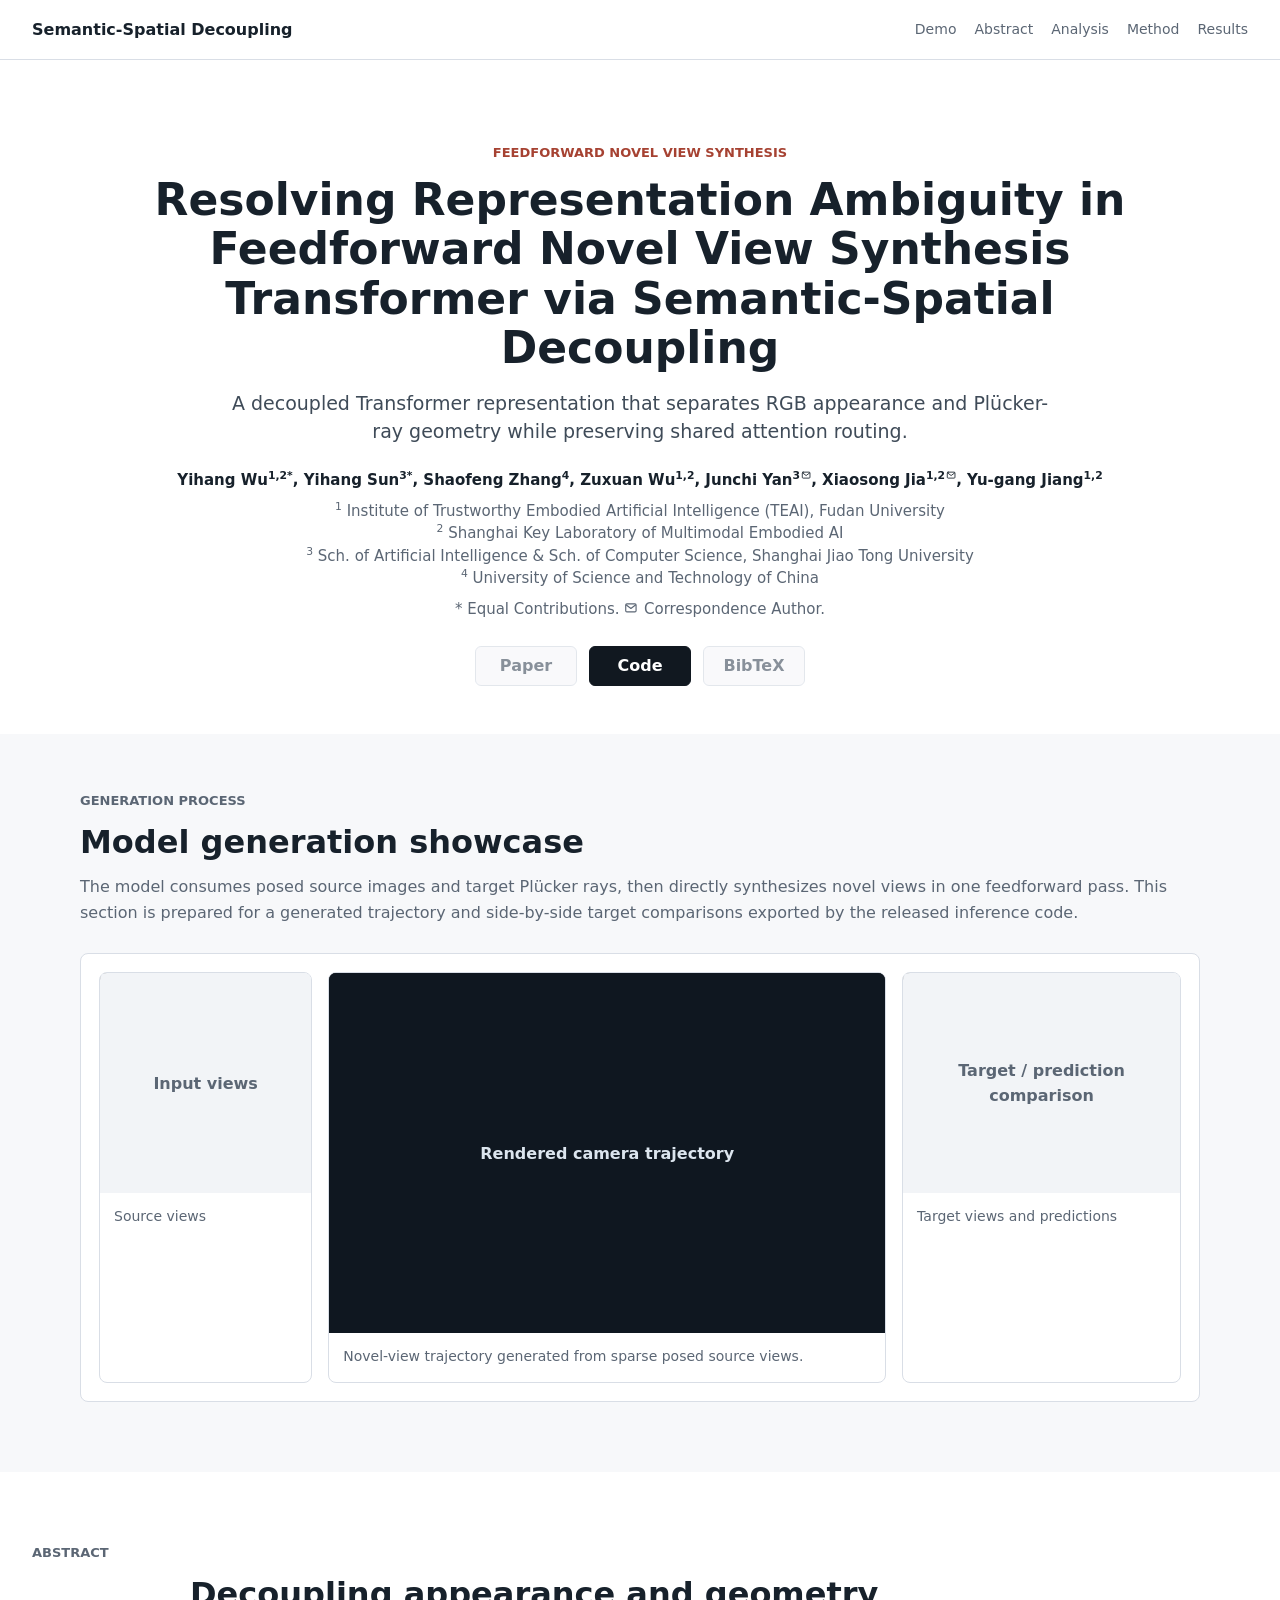
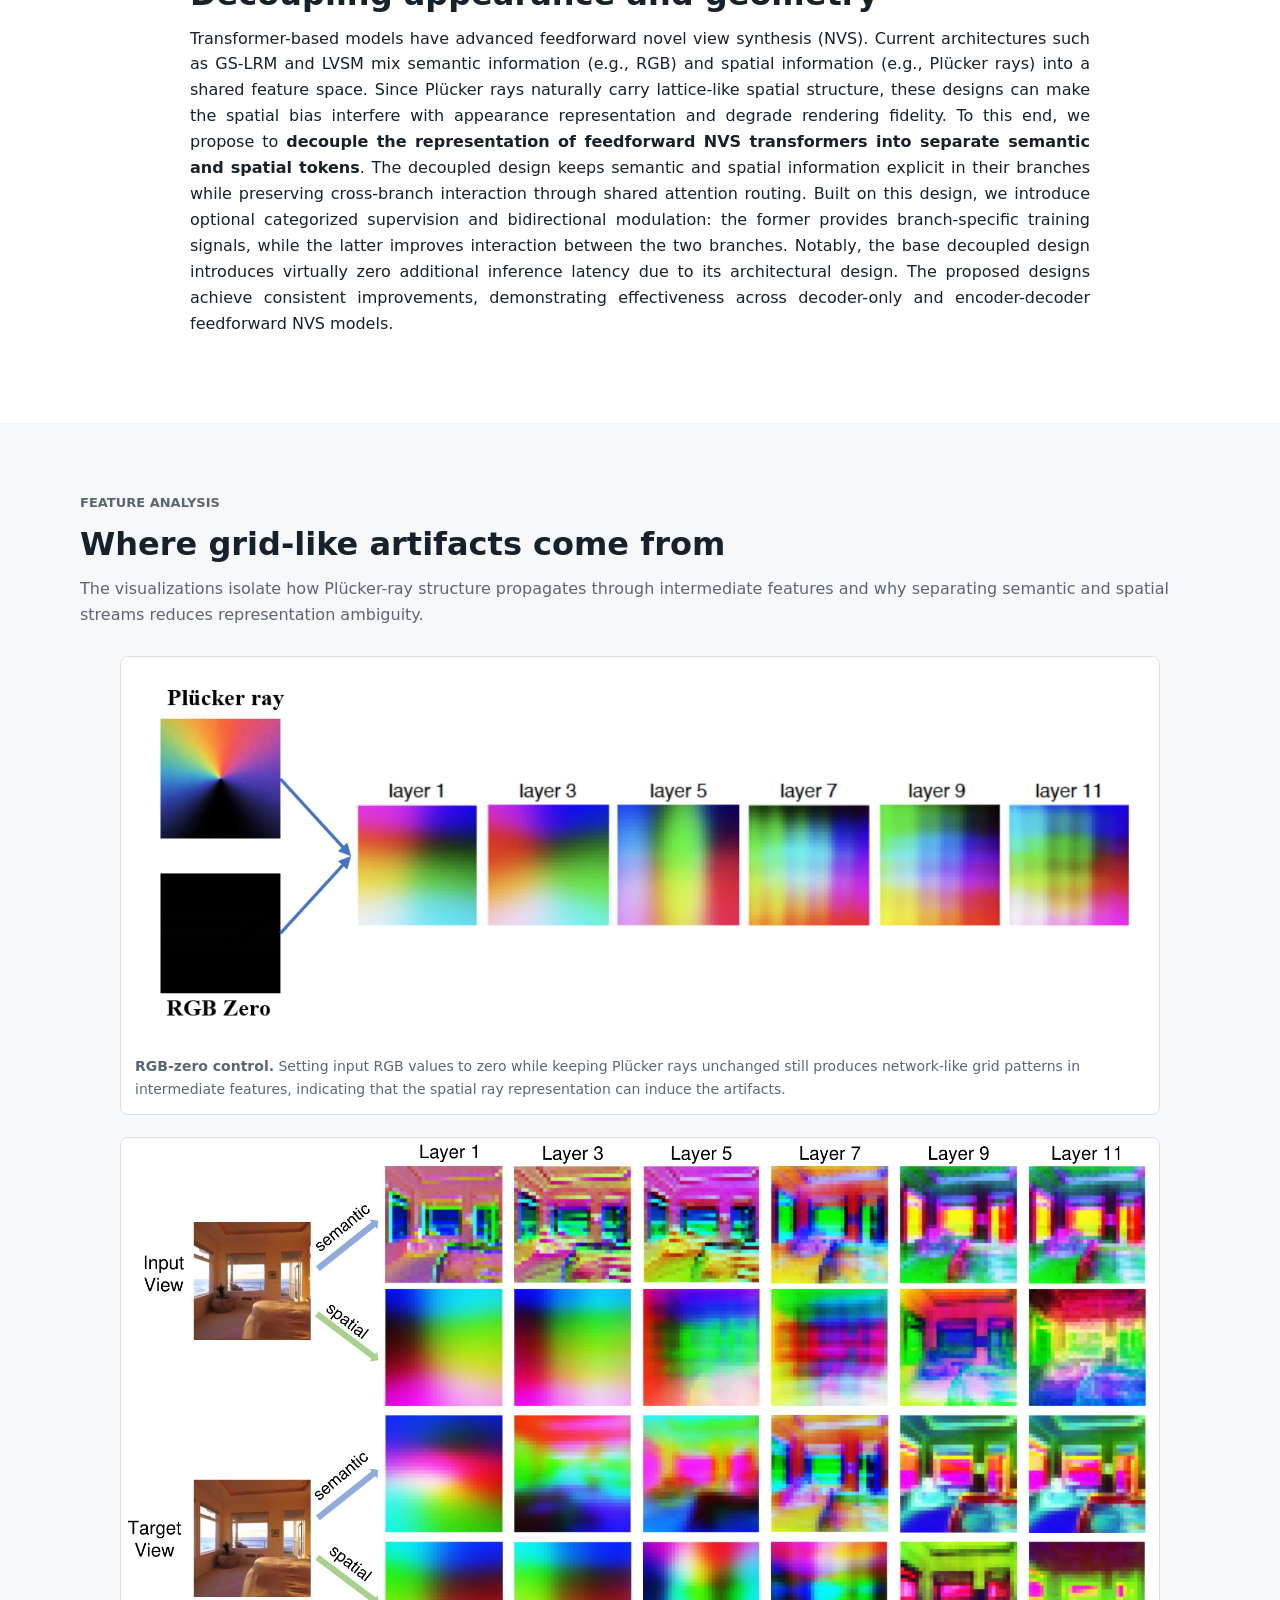
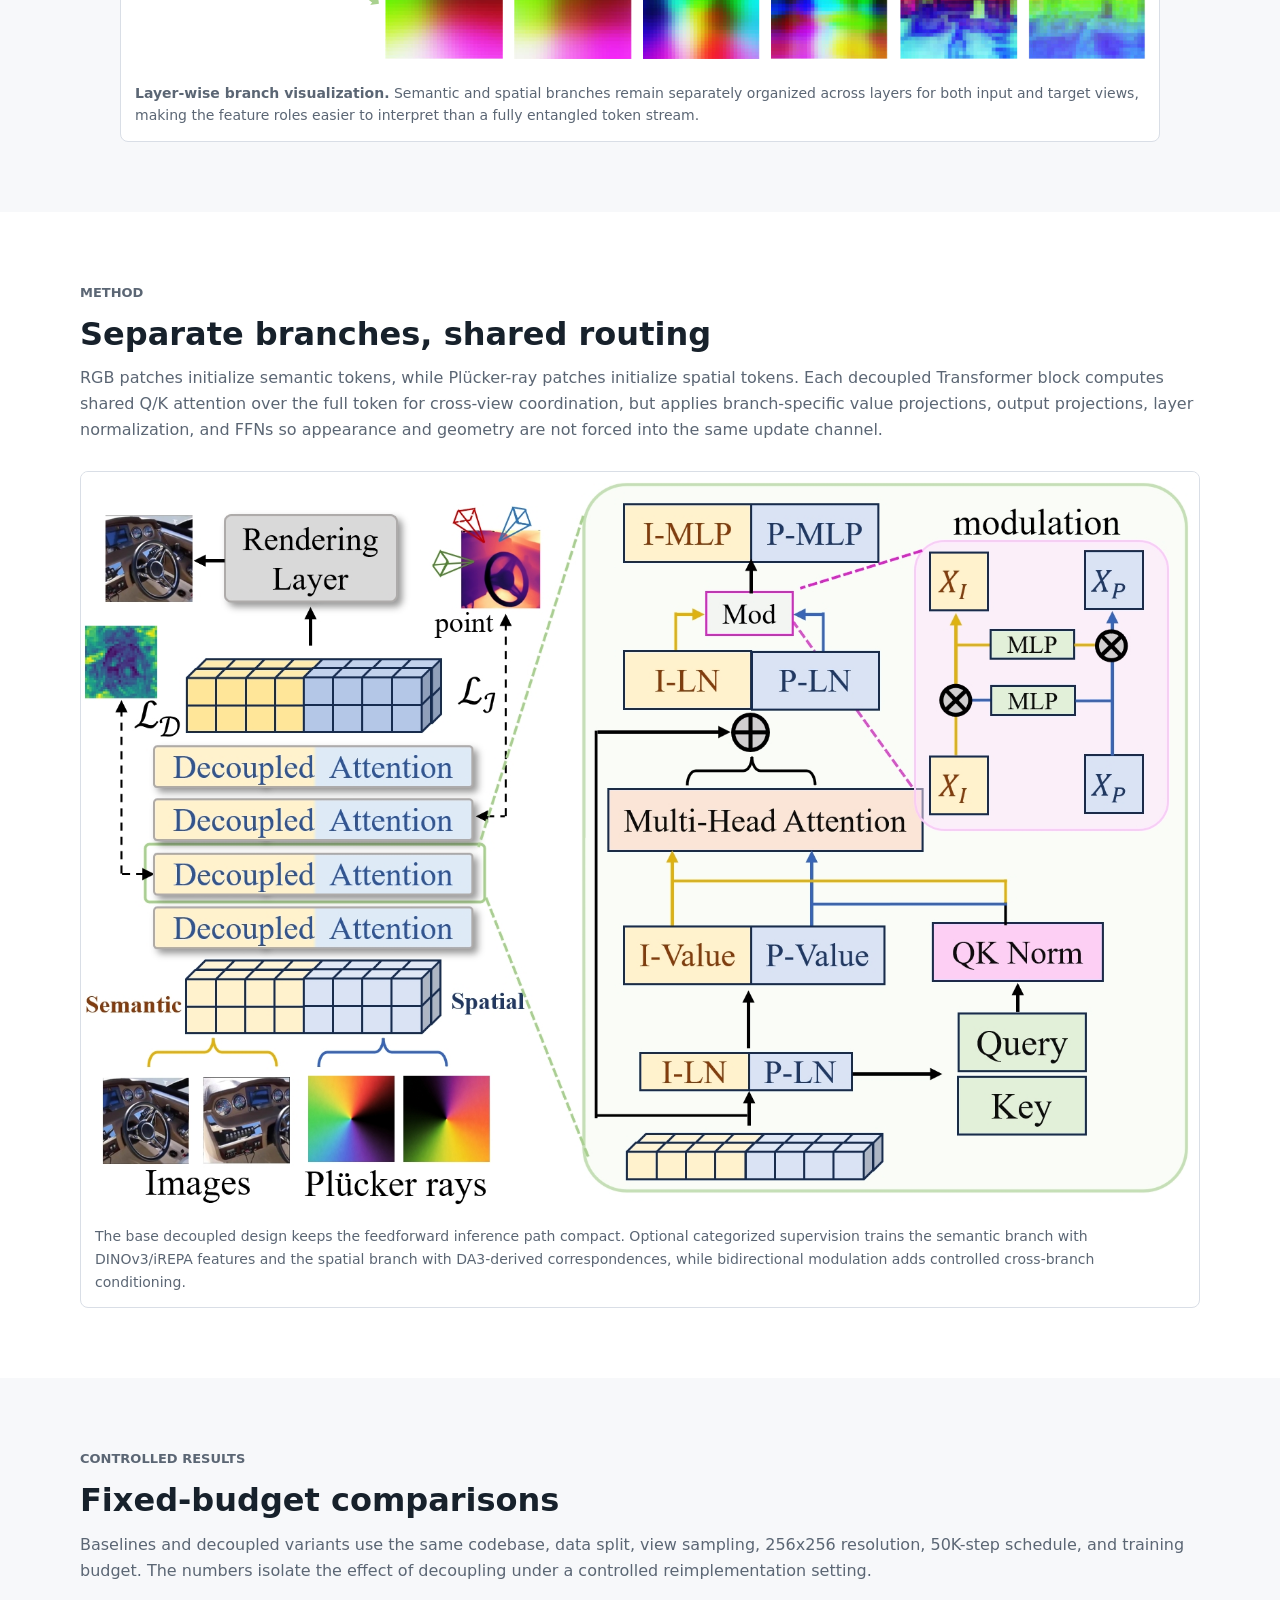
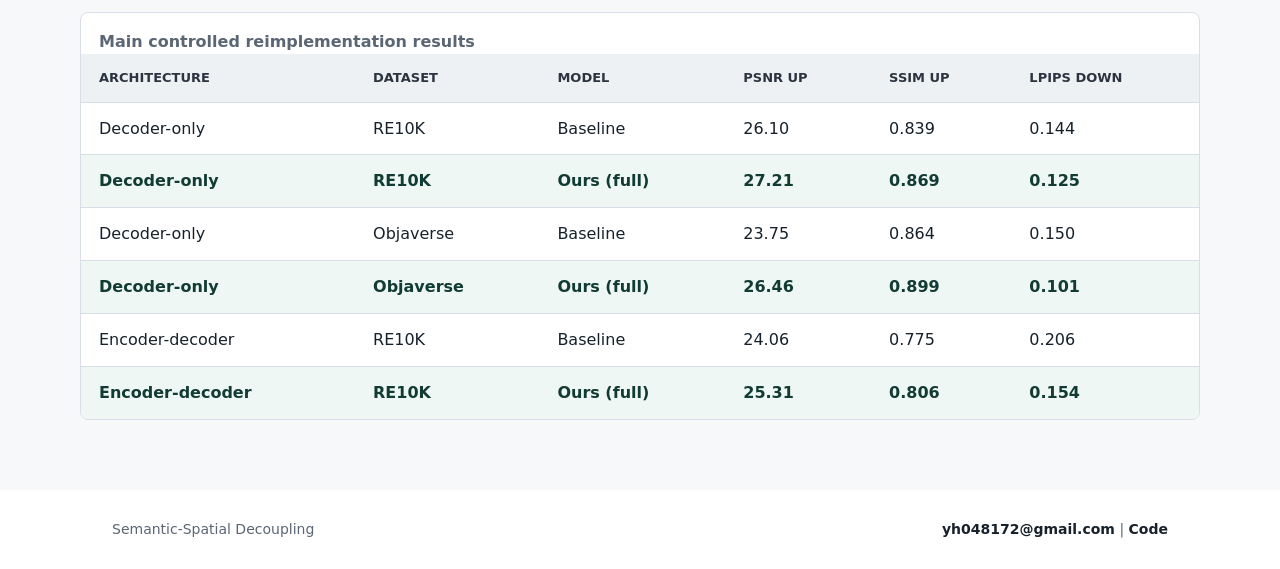
==== docs/index.html @ 6f70162f "docs: simplify demo and restore envelope marker" ====
<!doctype html>
<html lang="en">
  <head>
    <meta charset="utf-8">
    <meta name="viewport" content="width=device-width, initial-scale=1">
    <title>Semantic-Spatial Decoupling</title>
    <meta
      name="description"
      content="Semantic-Spatial Decoupling in feedforward novel view synthesis transformers."
    >
    <link rel="icon" href="data:,">
    <link rel="stylesheet" href="style.css">
  </head>
  <body>
    <header class="site-header" aria-label="Site navigation">
      <a class="brand" href="#top">Semantic-Spatial Decoupling</a>
      <nav>
        <a href="#demo">Demo</a>
        <a href="#abstract">Abstract</a>
        <a href="#analysis">Analysis</a>
        <a href="#method">Method</a>
        <a href="#results">Results</a>
      </nav>
    </header>

    <main id="top">
      <section class="hero" aria-labelledby="hero-title">
        <div class="hero-inner">
          <p class="eyebrow">Feedforward novel view synthesis</p>
          <h1 id="hero-title">
            Resolving Representation Ambiguity in Feedforward Novel View Synthesis Transformer via Semantic-Spatial Decoupling
          </h1>
          <p class="subtitle">
            A decoupled Transformer representation that separates RGB appearance and Pl&uuml;cker-ray geometry while preserving shared attention routing.
          </p>
          <div class="author-block" aria-label="Authors and affiliations">
            <p class="author-list">
              Yihang Wu<sup>1,2*</sup>, Yihang Sun<sup>3*</sup>, Shaofeng Zhang<sup>4</sup>, Zuxuan Wu<sup>1,2</sup>, Junchi Yan<sup>3<span class="corr-envelope" aria-label="Correspondence Author"><svg viewBox="0 0 24 24" aria-hidden="true"><rect x="3" y="5" width="18" height="14" rx="2"></rect><path d="M4 7l8 6 8-6"></path></svg></span></sup>, Xiaosong Jia<sup>1,2<span class="corr-envelope" aria-label="Correspondence Author"><svg viewBox="0 0 24 24" aria-hidden="true"><rect x="3" y="5" width="18" height="14" rx="2"></rect><path d="M4 7l8 6 8-6"></path></svg></span></sup>, Yu-gang Jiang<sup>1,2</sup>
            </p>
            <p class="affiliation-list">
              <sup>1</sup> Institute of Trustworthy Embodied Artificial Intelligence (TEAI), Fudan University<br>
              <sup>2</sup> Shanghai Key Laboratory of Multimodal Embodied AI<br>
              <sup>3</sup> Sch. of Artificial Intelligence &amp; Sch. of Computer Science, Shanghai Jiao Tong University<br>
              <sup>4</sup> University of Science and Technology of China
            </p>
            <p class="contribution-note">* Equal Contributions. <span class="corr-envelope note-envelope" aria-label="Correspondence Author"><svg viewBox="0 0 24 24" aria-hidden="true"><rect x="3" y="5" width="18" height="14" rx="2"></rect><path d="M4 7l8 6 8-6"></path></svg></span> Correspondence Author.</p>
          </div>
          <div class="hero-actions" aria-label="Project links">
            <button class="action secondary" type="button" disabled>Paper</button>
            <a class="action primary" href="https://github.com/hangzay/ssd_lvsm">Code</a>
            <button class="action secondary" type="button" disabled>BibTeX</button>
          </div>
        </div>
      </section>

      <section id="demo" class="section demo-section">
        <div class="section-heading">
          <p class="section-kicker">Generation Process</p>
          <h2>Model generation showcase</h2>
          <p>
            The model consumes posed source images and target Pl&uuml;cker rays, then directly synthesizes novel views in one feedforward pass. This section is prepared for a generated trajectory and side-by-side target comparisons exported by the released inference code.
          </p>
        </div>
        <div class="demo-shell" aria-label="Generation process viewer">
          <div class="demo-grid">
            <figure class="media-card input-card">
              <div class="media-surface image-surface">
                <img id="demoInput" alt="Input source views">
                <div class="media-placeholder" id="demoInputPlaceholder">Input views</div>
              </div>
              <figcaption>Source views</figcaption>
            </figure>
            <figure class="media-card video-card">
              <div class="media-surface video-surface">
                <video id="demoVideo" controls muted loop playsinline></video>
                <div class="media-placeholder" id="demoVideoPlaceholder">Rendered camera trajectory</div>
              </div>
              <figcaption id="demoCaption">Novel-view generation</figcaption>
            </figure>
            <figure class="media-card comparison-card">
              <div class="media-surface image-surface">
                <img id="demoComparison" alt="Ground truth and prediction comparison">
                <div class="media-placeholder" id="demoComparisonPlaceholder">Target / prediction comparison</div>
              </div>
              <figcaption>Target views and predictions</figcaption>
            </figure>
          </div>
        </div>
      </section>

      <section id="abstract" class="section narrow">
        <p class="section-kicker">Abstract</p>
        <h2>Decoupling appearance and geometry</h2>
        <p class="abstract-text">
          Transformer-based models have advanced feedforward novel view synthesis (NVS). Current architectures such as GS-LRM and LVSM mix semantic information (e.g., RGB) and spatial information (e.g., Pl&uuml;cker rays) into a shared feature space. Since Pl&uuml;cker rays naturally carry lattice-like spatial structure, these designs can make the spatial bias interfere with appearance representation and degrade rendering fidelity. To this end, we propose to <strong>decouple the representation of feedforward NVS transformers into separate semantic and spatial tokens</strong>. The decoupled design keeps semantic and spatial information explicit in their branches while preserving cross-branch interaction through shared attention routing. Built on this design, we introduce optional categorized supervision and bidirectional modulation: the former provides branch-specific training signals, while the latter improves interaction between the two branches. Notably, the base decoupled design introduces virtually zero additional inference latency due to its architectural design. The proposed designs achieve consistent improvements, demonstrating effectiveness across decoder-only and encoder-decoder feedforward NVS models.
        </p>
      </section>

      <section id="analysis" class="section muted">
        <div class="section-heading">
          <p class="section-kicker">Feature Analysis</p>
          <h2>Where grid-like artifacts come from</h2>
          <p>
            The visualizations isolate how Pl&uuml;cker-ray structure propagates through intermediate features and why separating semantic and spatial streams reduces representation ambiguity.
          </p>
        </div>
        <div class="analysis-stack">
          <figure class="figure analysis-figure">
            <img src="assets/rgb0.png" alt="RGB-zero Plucker-ray control feature visualization">
            <figcaption>
              <strong>RGB-zero control.</strong> Setting input RGB values to zero while keeping Pl&uuml;cker rays unchanged still produces network-like grid patterns in intermediate features, indicating that the spatial ray representation can induce the artifacts.
            </figcaption>
          </figure>
          <figure class="figure analysis-figure">
            <img src="assets/full-vis.png" alt="Layer-wise semantic and spatial feature visualization">
            <figcaption>
              <strong>Layer-wise branch visualization.</strong> Semantic and spatial branches remain separately organized across layers for both input and target views, making the feature roles easier to interpret than a fully entangled token stream.
            </figcaption>
          </figure>
        </div>
      </section>

      <section id="method" class="section">
        <div class="section-heading">
          <p class="section-kicker">Method</p>
          <h2>Separate branches, shared routing</h2>
          <p>
            RGB patches initialize semantic tokens, while Pl&uuml;cker-ray patches initialize spatial tokens. Each decoupled Transformer block computes shared Q/K attention over the full token for cross-view coordination, but applies branch-specific value projections, output projections, layer normalization, and FFNs so appearance and geometry are not forced into the same update channel.
          </p>
        </div>
        <figure class="figure">
          <img src="assets/model.png" alt="Semantic-Spatial Decoupling architecture diagram">
          <figcaption>
            The base decoupled design keeps the feedforward inference path compact. Optional categorized supervision trains the semantic branch with DINOv3/iREPA features and the spatial branch with DA3-derived correspondences, while bidirectional modulation adds controlled cross-branch conditioning.
          </figcaption>
        </figure>
      </section>

      <section id="results" class="section muted">
        <div class="section-heading">
          <p class="section-kicker">Controlled Results</p>
          <h2>Fixed-budget comparisons</h2>
          <p>
            Baselines and decoupled variants use the same codebase, data split, view sampling, 256x256 resolution, 50K-step schedule, and training budget. The numbers isolate the effect of decoupling under a controlled reimplementation setting.
          </p>
        </div>

        <div class="table-wrap" role="region" aria-label="Main controlled reimplementation results" tabindex="0">
          <table>
            <caption>Main controlled reimplementation results</caption>
            <thead>
              <tr>
                <th>Architecture</th>
                <th>Dataset</th>
                <th>Model</th>
                <th>PSNR up</th>
                <th>SSIM up</th>
                <th>LPIPS down</th>
              </tr>
            </thead>
            <tbody>
              <tr>
                <td>Decoder-only</td>
                <td>RE10K</td>
                <td>Baseline</td>
                <td>26.10</td>
                <td>0.839</td>
                <td>0.144</td>
              </tr>
              <tr class="ours">
                <td>Decoder-only</td>
                <td>RE10K</td>
                <td>Ours (full)</td>
                <td>27.21</td>
                <td>0.869</td>
                <td>0.125</td>
              </tr>
              <tr>
                <td>Decoder-only</td>
                <td>Objaverse</td>
                <td>Baseline</td>
                <td>23.75</td>
                <td>0.864</td>
                <td>0.150</td>
              </tr>
              <tr class="ours">
                <td>Decoder-only</td>
                <td>Objaverse</td>
                <td>Ours (full)</td>
                <td>26.46</td>
                <td>0.899</td>
                <td>0.101</td>
              </tr>
              <tr>
                <td>Encoder-decoder</td>
                <td>RE10K</td>
                <td>Baseline</td>
                <td>24.06</td>
                <td>0.775</td>
                <td>0.206</td>
              </tr>
              <tr class="ours">
                <td>Encoder-decoder</td>
                <td>RE10K</td>
                <td>Ours (full)</td>
                <td>25.31</td>
                <td>0.806</td>
                <td>0.154</td>
              </tr>
            </tbody>
          </table>
        </div>
      </section>
    </main>

    <footer class="site-footer">
      <p>Semantic-Spatial Decoupling</p>
      <p>
        <a href="mailto:yh048172@gmail.com">yh048172@gmail.com</a>
        <span aria-hidden="true">|</span>
        <a href="https://github.com/hangzay/ssd_lvsm">Code</a>
      </p>
    </footer>
    <script src="demo.js"></script>
  </body>
</html>
---- docs/style.css ----
:root {
  --bg: #ffffff;
  --surface: #f7f8fa;
  --surface-strong: #eef1f4;
  --line: #d9dee6;
  --text: #17212b;
  --muted: #5b6674;
  --muted-strong: #3f4b58;
  --green: #0b7564;
  --blue: #245fa8;
  --red: #a64232;
  --ink: #111820;
}

* {
  box-sizing: border-box;
}

html {
  scroll-behavior: smooth;
}

body {
  margin: 0;
  background: var(--bg);
  color: var(--text);
  font-family: Inter, ui-sans-serif, system-ui, -apple-system, BlinkMacSystemFont, "Segoe UI", sans-serif;
  font-size: 16px;
  line-height: 1.62;
}

a {
  color: inherit;
}

img,
video {
  display: block;
  max-width: 100%;
}

.site-header {
  position: sticky;
  top: 0;
  z-index: 20;
  display: flex;
  align-items: center;
  justify-content: space-between;
  gap: 24px;
  min-height: 60px;
  padding: 0 32px;
  background: rgba(255, 255, 255, 0.96);
  border-bottom: 1px solid var(--line);
  backdrop-filter: blur(10px);
}

.brand {
  flex: 0 0 auto;
  color: var(--text);
  font-weight: 800;
  text-decoration: none;
}

nav {
  display: flex;
  align-items: center;
  justify-content: flex-end;
  gap: 18px;
  color: var(--muted);
  font-size: 14px;
  white-space: nowrap;
}

nav a {
  text-decoration: none;
}

nav a:hover {
  color: var(--text);
}

.hero {
  padding: 82px 32px 48px;
  background: var(--bg);
}

.hero-inner,
.section > *,
.site-footer {
  max-width: 1120px;
  margin-left: auto;
  margin-right: auto;
}

.hero-inner {
  text-align: center;
}

.eyebrow,
.section-kicker {
  margin: 0 0 12px;
  color: var(--red);
  font-size: 13px;
  font-weight: 800;
  letter-spacing: 0;
  text-transform: uppercase;
}

h1,
h2,
h3,
p {
  margin-top: 0;
}

h1 {
  max-width: 1040px;
  margin: 0 auto 18px;
  font-size: 44px;
  line-height: 1.12;
  font-weight: 800;
}

.subtitle {
  max-width: 820px;
  margin: 0 auto 24px;
  color: var(--muted-strong);
  font-size: 19px;
  line-height: 1.45;
}

.author-block {
  max-width: 1000px;
  margin: 0 auto 26px;
  color: var(--muted);
  font-size: 15px;
  line-height: 1.5;
}

.author-list {
  margin-bottom: 8px;
  color: var(--text);
  font-weight: 750;
}

.author-list sup,
.affiliation-list sup {
  font-size: 0.72em;
  line-height: 0;
}

.corr-envelope {
  display: inline-flex;
  width: 0.95em;
  height: 0.95em;
  margin-left: 0.08em;
  vertical-align: -0.12em;
  color: currentColor;
}

.corr-envelope svg {
  width: 100%;
  height: 100%;
  fill: none;
  stroke: currentColor;
  stroke-width: 2;
  stroke-linecap: round;
  stroke-linejoin: round;
}

.note-envelope {
  width: 0.92em;
  height: 0.92em;
  margin: 0 0.08em 0 0;
  vertical-align: -0.08em;
}

.affiliation-list {
  margin-bottom: 8px;
}

.contribution-note {
  margin-bottom: 0;
}

.hero-actions {
  display: flex;
  flex-wrap: wrap;
  justify-content: center;
  gap: 12px;
}

.action {
  display: inline-flex;
  align-items: center;
  justify-content: center;
  min-width: 102px;
  min-height: 40px;
  padding: 0 18px;
  border: 1px solid var(--line);
  border-radius: 6px;
  font: inherit;
  font-weight: 750;
  text-decoration: none;
}

.action.primary {
  border-color: var(--ink);
  background: var(--ink);
  color: #ffffff;
}

.action.secondary {
  background: var(--surface);
  color: var(--muted);
  cursor: default;
}

.action:disabled {
  opacity: 0.72;
}

.section {
  padding: 70px 32px;
}

.section.narrow > * {
  max-width: 900px;
}

.muted {
  background: var(--surface);
}

.section-heading {
  margin-bottom: 28px;
}

h2 {
  margin-bottom: 12px;
  font-size: 32px;
  line-height: 1.2;
}

.section-heading p,
.section.narrow p {
  color: var(--muted);
}

.abstract-text {
  color: var(--text) !important;
  text-align: justify;
  text-justify: inter-word;
  hyphens: auto;
}

.demo-section {
  padding-top: 56px;
  background: var(--surface);
}

.demo-shell {
  border: 1px solid var(--line);
  border-radius: 8px;
  background: #ffffff;
  padding: 18px;
}

.demo-grid {
  display: grid;
  grid-template-columns: minmax(170px, 0.65fr) minmax(0, 1.7fr) minmax(190px, 0.85fr);
  gap: 16px;
  align-items: stretch;
}

.media-card {
  display: flex;
  min-width: 0;
  margin: 0;
  flex-direction: column;
  overflow: hidden;
  border: 1px solid var(--line);
  border-radius: 8px;
  background: #ffffff;
}

.media-surface {
  position: relative;
  display: flex;
  min-height: 220px;
  align-items: center;
  justify-content: center;
  overflow: hidden;
  background: #f2f4f7;
}

.video-surface {
  min-height: 360px;
  background: #0f1720;
}

.media-surface img,
.media-surface video {
  width: 100%;
  height: 100%;
  object-fit: contain;
}

.video-surface video {
  min-height: 360px;
  background: #0f1720;
}

.media-placeholder {
  position: absolute;
  inset: 0;
  display: flex;
  align-items: center;
  justify-content: center;
  padding: 20px;
  color: var(--muted);
  text-align: center;
  background: #f2f4f7;
  font-weight: 750;
}

.video-surface .media-placeholder {
  color: #dce5ee;
  background: #0f1720;
}

.media-surface.has-media .media-placeholder {
  display: none;
}

figcaption {
  padding: 12px 14px 14px;
  color: var(--muted);
  font-size: 14px;
}

.analysis-stack {
  display: grid;
  gap: 22px;
}

.figure {
  margin-top: 0;
  margin-bottom: 0;
  overflow: hidden;
  border: 1px solid var(--line);
  border-radius: 8px;
  background: #ffffff;
}

.figure img {
  width: 100%;
  background: #ffffff;
}

.analysis-figure:first-child img {
  padding: 18px;
}

.table-wrap {
  overflow-x: auto;
  border: 1px solid var(--line);
  border-radius: 8px;
  background: #ffffff;
}

table {
  width: 100%;
  min-width: 720px;
  border-collapse: collapse;
}

caption {
  padding: 16px 18px 0;
  text-align: left;
  color: var(--muted);
  font-weight: 750;
}

th,
td {
  padding: 13px 18px;
  border-bottom: 1px solid var(--line);
  text-align: left;
  vertical-align: top;
}

th {
  background: var(--surface-strong);
  color: #2c3440;
  font-size: 13px;
  text-transform: uppercase;
}

tbody tr:last-child td {
  border-bottom: 0;
}

.ours td {
  background: #eef7f3;
  color: #123b34;
  font-weight: 750;
}

.site-footer {
  display: flex;
  justify-content: space-between;
  gap: 24px;
  padding: 28px 32px;
  color: var(--muted);
  font-size: 14px;
}

.site-footer p {
  margin: 0;
}

.site-footer a {
  color: var(--text);
  font-weight: 750;
  text-decoration: none;
}

@media (max-width: 980px) {
  .demo-grid {
    grid-template-columns: 1fr;
  }

  .input-card,
  .comparison-card {
    max-width: none;
  }
}

@media (max-width: 900px) {
  .site-header {
    align-items: flex-start;
    flex-direction: column;
    padding: 14px 22px;
  }

  nav {
    width: 100%;
    flex-wrap: wrap;
    justify-content: flex-start;
    gap: 14px;
    white-space: normal;
  }

  .hero {
    padding: 64px 22px 42px;
  }

  .section {
    padding: 54px 22px;
  }

  h1 {
    font-size: 34px;
  }

  h2 {
    font-size: 27px;
  }

  .subtitle {
    font-size: 17px;
  }

  .site-footer {
    flex-direction: column;
  }
}

@media (max-width: 560px) {
  body {
    font-size: 15px;
  }

  .brand {
    line-height: 1.25;
  }

  nav {
    font-size: 13px;
  }

  h1 {
    font-size: 28px;
  }

  .action {
    min-width: 94px;
    min-height: 38px;
    padding: 0 14px;
  }

  .demo-shell {
    padding: 12px;
  }

  .video-surface,
  .video-surface video {
    min-height: 260px;
  }

  .abstract-text {
    text-align: left;
    hyphens: none;
  }

  th,
  td {
    padding: 11px 13px;
  }
}
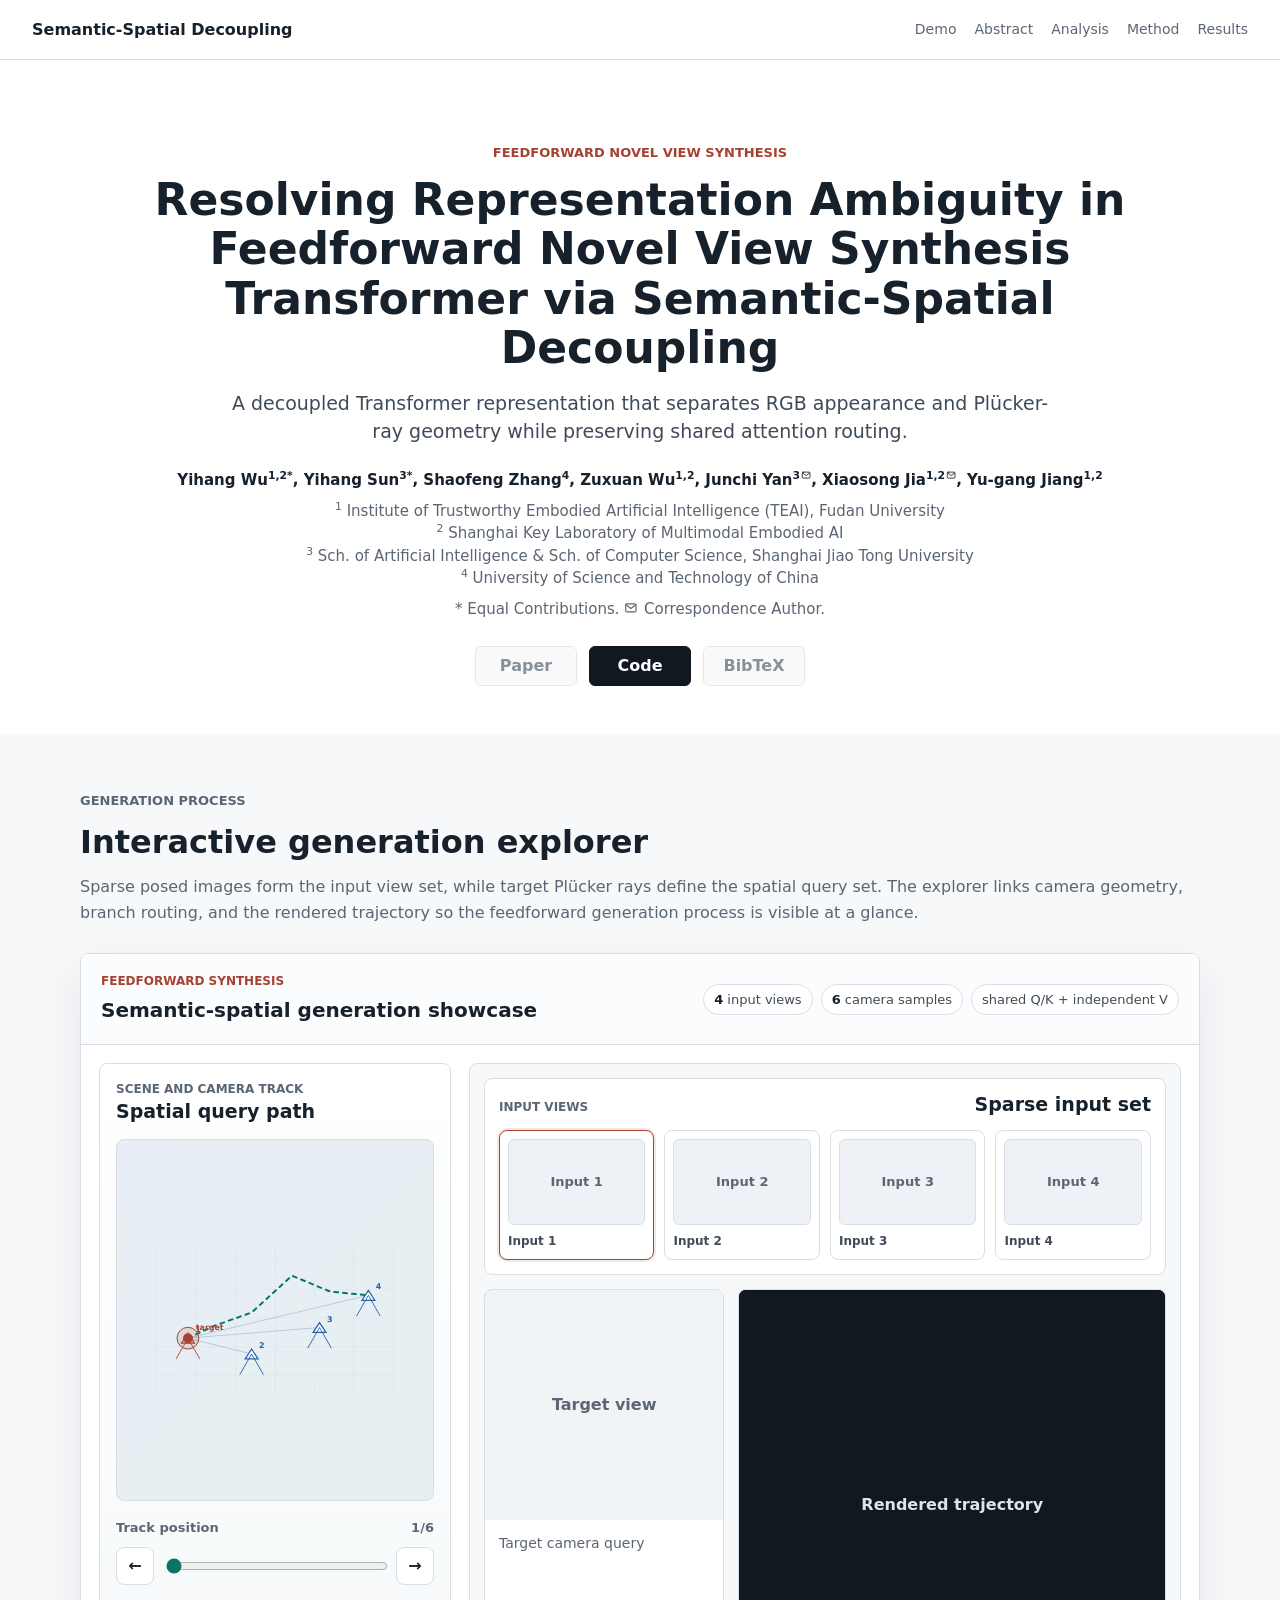
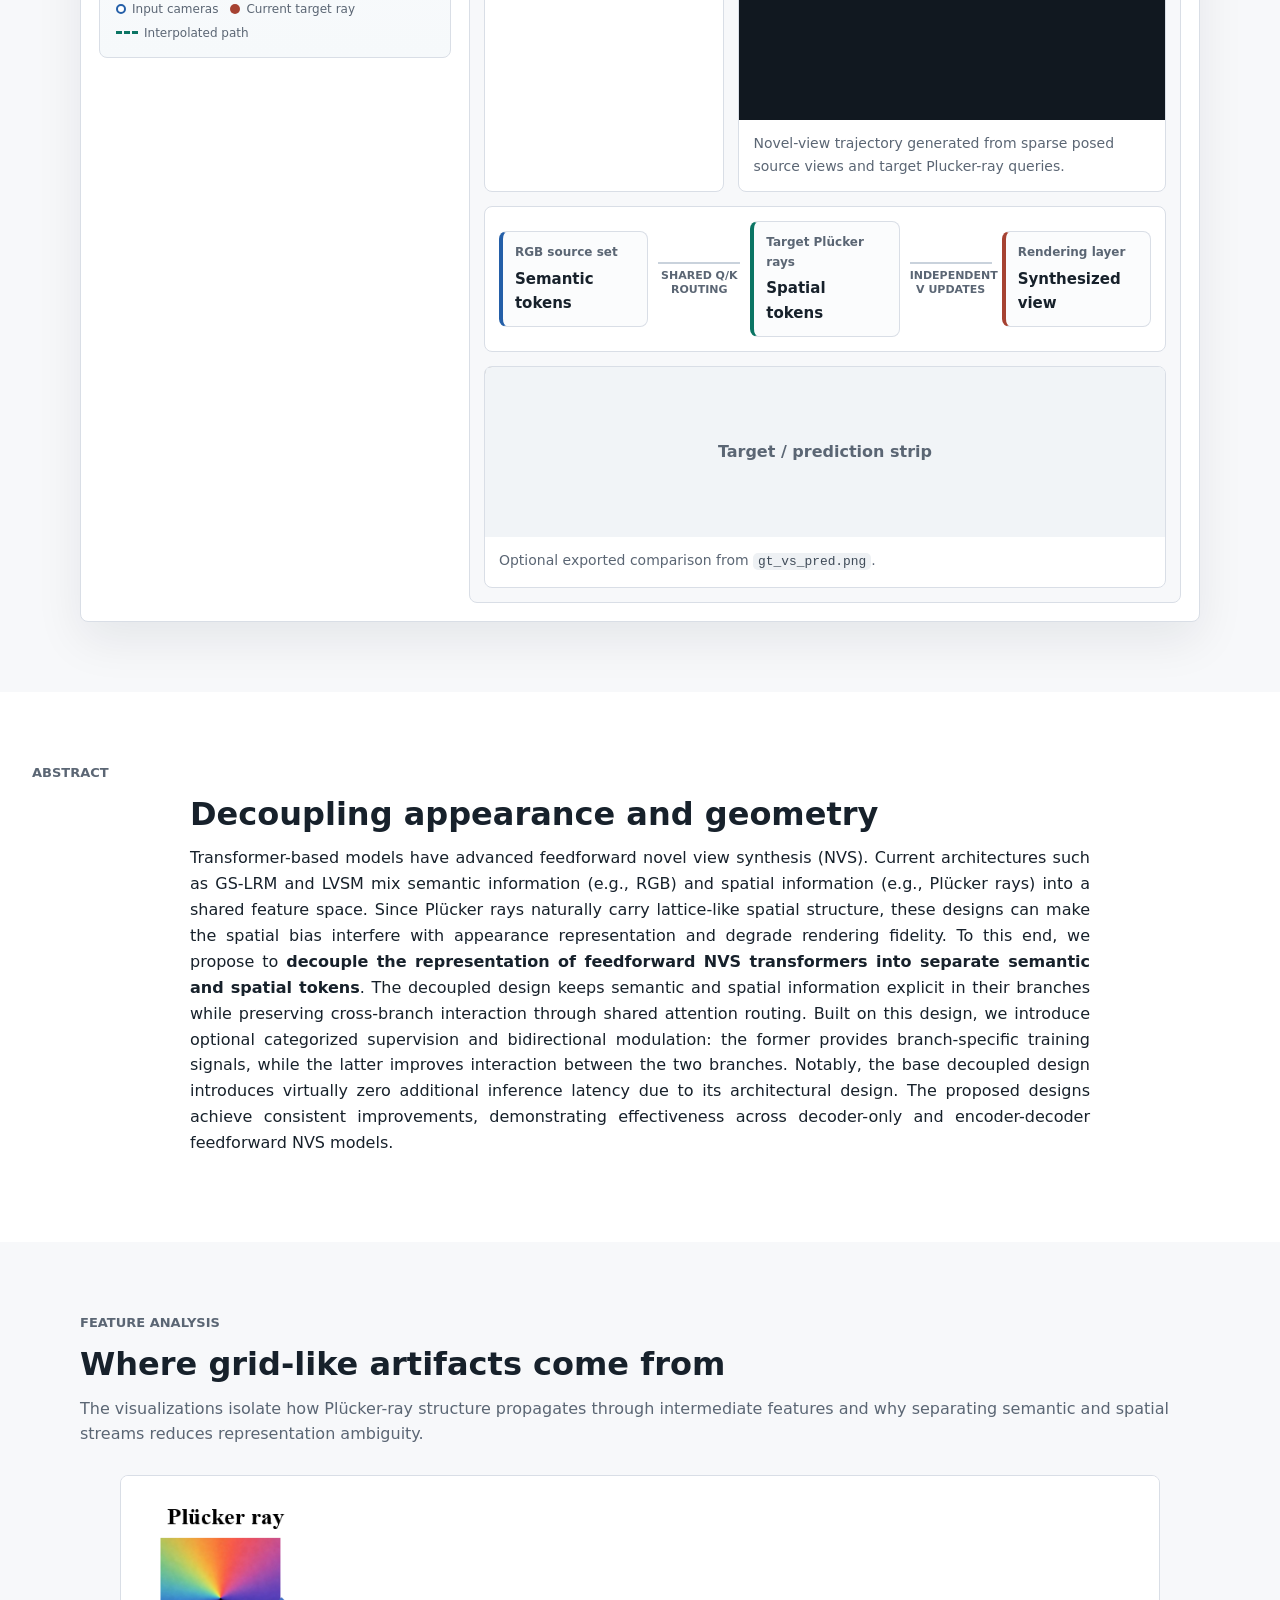
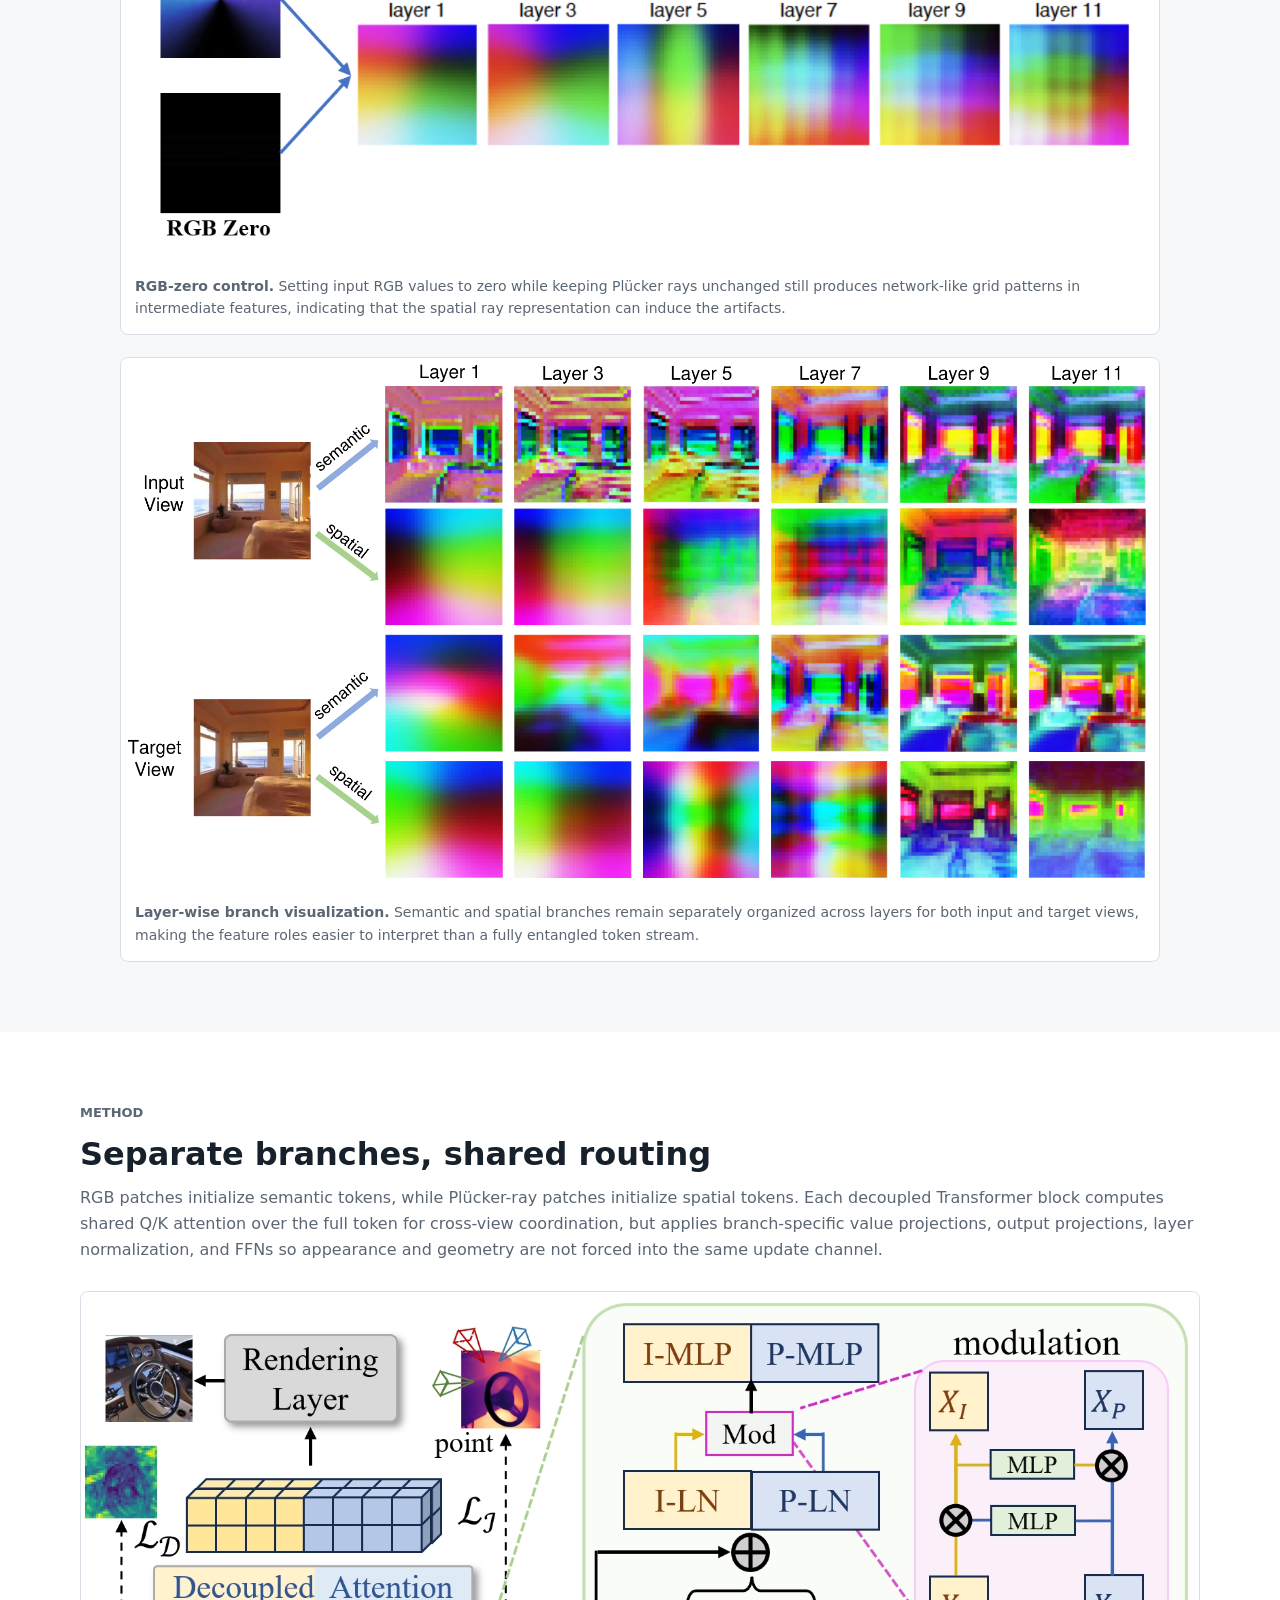
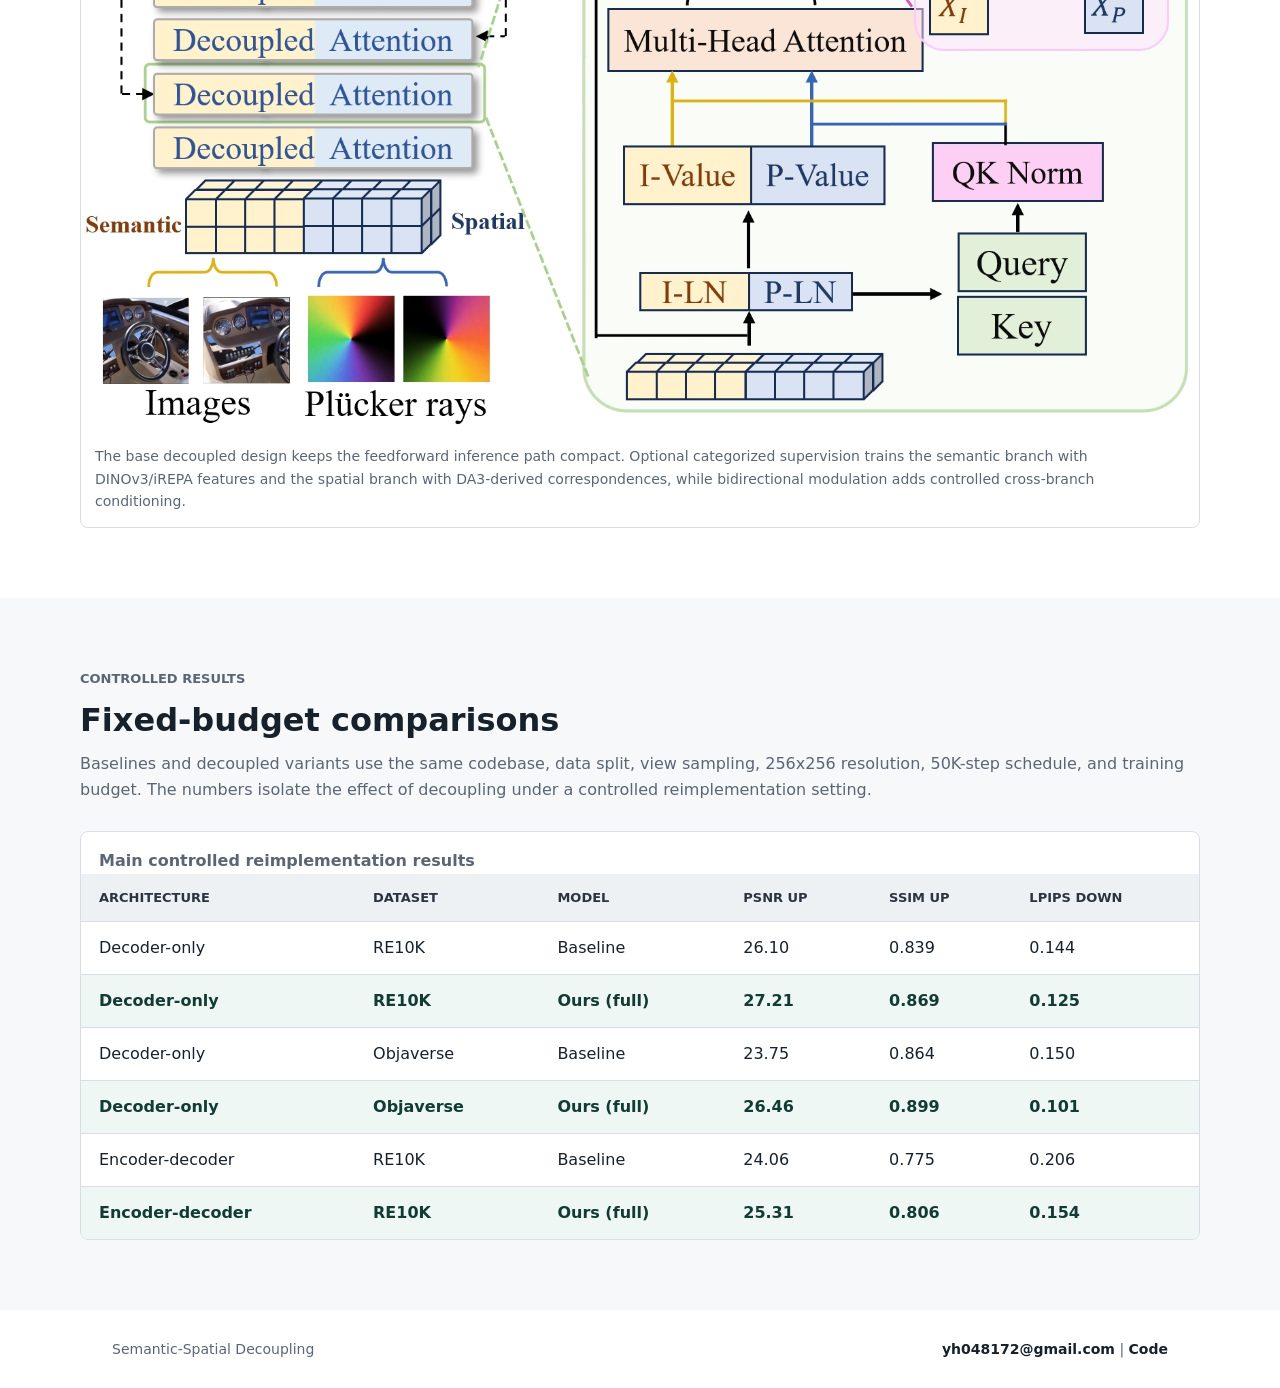
==== commit c9eb2002: "docs: enhance demo visualization explorer" ====
--- a/docs/index.html
+++ b/docs/index.html
@@ -56,34 +56,105 @@
       <section id="demo" class="section demo-section">
         <div class="section-heading">
           <p class="section-kicker">Generation Process</p>
-          <h2>Model generation showcase</h2>
-          <p>
-            The model consumes posed source images and target Pl&uuml;cker rays, then directly synthesizes novel views in one feedforward pass. This section is prepared for a generated trajectory and side-by-side target comparisons exported by the released inference code.
-          </p>
-        </div>
-        <div class="demo-shell" aria-label="Generation process viewer">
-          <div class="demo-grid">
-            <figure class="media-card input-card">
-              <div class="media-surface image-surface">
-                <img id="demoInput" alt="Input source views">
-                <div class="media-placeholder" id="demoInputPlaceholder">Input views</div>
-              </div>
-              <figcaption>Source views</figcaption>
-            </figure>
-            <figure class="media-card video-card">
-              <div class="media-surface video-surface">
-                <video id="demoVideo" controls muted loop playsinline></video>
-                <div class="media-placeholder" id="demoVideoPlaceholder">Rendered camera trajectory</div>
-              </div>
-              <figcaption id="demoCaption">Novel-view generation</figcaption>
-            </figure>
-            <figure class="media-card comparison-card">
-              <div class="media-surface image-surface">
-                <img id="demoComparison" alt="Ground truth and prediction comparison">
-                <div class="media-placeholder" id="demoComparisonPlaceholder">Target / prediction comparison</div>
-              </div>
-              <figcaption>Target views and predictions</figcaption>
-            </figure>
+          <h2>Interactive generation explorer</h2>
+          <p>
+            Sparse posed images form the input view set, while target Pl&uuml;cker rays define the spatial query set. The explorer links camera geometry, branch routing, and the rendered trajectory so the feedforward generation process is visible at a glance.
+          </p>
+        </div>
+        <div class="generation-explorer" aria-label="Interactive generation explorer">
+          <div class="explorer-toolbar">
+            <div>
+              <p class="toolbar-label">Feedforward synthesis</p>
+              <p class="toolbar-title" id="demoTitle">Semantic-spatial generation showcase</p>
+            </div>
+            <div class="toolbar-stats" aria-label="Demo metadata">
+              <span><strong id="demoViewCount">0</strong> input views</span>
+              <span><strong id="demoFrameCount">0</strong> camera samples</span>
+              <span>shared Q/K + independent V</span>
+            </div>
+          </div>
+
+          <div class="explorer-layout">
+            <aside class="camera-panel" aria-label="Spatial camera visualization">
+              <div class="panel-heading">
+                <p class="panel-kicker">Scene and camera track</p>
+                <h3>Spatial query path</h3>
+              </div>
+              <div class="spatial-map">
+                <svg id="cameraMap" viewBox="0 0 640 420" role="img" aria-label="Camera positions and target trajectory"></svg>
+                <div class="map-placeholder" id="cameraMapPlaceholder">Camera geometry is drawn from the demo manifest.</div>
+              </div>
+              <div class="track-controls" aria-label="Track position controls">
+                <button class="icon-button" id="trackBack" type="button" aria-label="Previous camera position">
+                  <span aria-hidden="true">&larr;</span>
+                </button>
+                <label class="track-slider-label" for="trackSlider">
+                  <span>Track position</span>
+                  <strong id="trackPosition">0</strong>
+                </label>
+                <input id="trackSlider" type="range" min="0" max="0" value="0">
+                <button class="icon-button" id="trackForward" type="button" aria-label="Next camera position">
+                  <span aria-hidden="true">&rarr;</span>
+                </button>
+              </div>
+              <div class="map-legend" aria-label="Camera legend">
+                <span><i class="legend-dot input-dot"></i>Input cameras</span>
+                <span><i class="legend-dot target-dot"></i>Current target ray</span>
+                <span><i class="legend-line"></i>Interpolated path</span>
+              </div>
+            </aside>
+
+            <div class="stage-panel">
+              <div class="input-deck">
+                <div class="panel-heading compact">
+                  <p class="panel-kicker">Input views</p>
+                  <h3>Sparse input set</h3>
+                </div>
+                <div class="input-view-grid" id="inputViewGrid" aria-label="Input source views"></div>
+              </div>
+
+              <div class="view-stage">
+                <figure class="target-card">
+                  <div class="media-frame image-frame">
+                    <img id="targetImage" alt="Target view">
+                    <div class="media-placeholder" id="targetPlaceholder">Target view</div>
+                  </div>
+                  <figcaption>Target camera query</figcaption>
+                </figure>
+                <figure class="synth-card">
+                  <div class="media-frame video-frame">
+                    <video id="demoVideo" controls muted loop playsinline></video>
+                    <div class="media-placeholder" id="demoVideoPlaceholder">Rendered trajectory</div>
+                  </div>
+                  <figcaption id="demoCaption">Novel-view trajectory generated from sparse posed source views.</figcaption>
+                </figure>
+              </div>
+
+              <div class="branch-flow" aria-label="Semantic-spatial generation flow">
+                <div class="flow-node semantic-node">
+                  <span>RGB source set</span>
+                  <strong>Semantic tokens</strong>
+                </div>
+                <div class="flow-link">shared Q/K routing</div>
+                <div class="flow-node spatial-node">
+                  <span>Target Pl&uuml;cker rays</span>
+                  <strong>Spatial tokens</strong>
+                </div>
+                <div class="flow-link">independent V updates</div>
+                <div class="flow-node output-node">
+                  <span>Rendering layer</span>
+                  <strong>Synthesized view</strong>
+                </div>
+              </div>
+
+              <figure class="comparison-strip">
+                <div class="media-frame image-frame">
+                  <img id="comparisonImage" alt="Ground truth and prediction comparison">
+                  <div class="media-placeholder" id="comparisonPlaceholder">Target / prediction strip</div>
+                </div>
+                <figcaption>Optional exported comparison from <code>gt_vs_pred.png</code>.</figcaption>
+              </figure>
+            </div>
           </div>
         </div>
       </section>
--- a/docs/style.css
+++ b/docs/style.css
@@ -259,56 +259,425 @@
   background: var(--surface);
 }
 
-.demo-shell {
+.generation-explorer {
+  overflow: hidden;
   border: 1px solid var(--line);
   border-radius: 8px;
   background: #ffffff;
+  box-shadow: 0 18px 48px rgba(17, 24, 32, 0.08);
+}
+
+.explorer-toolbar {
+  display: flex;
+  align-items: center;
+  justify-content: space-between;
+  gap: 18px;
+  padding: 18px 20px;
+  border-bottom: 1px solid var(--line);
+  background: #fbfcfd;
+}
+
+.toolbar-label {
+  margin-bottom: 2px;
+  color: var(--red);
+  font-size: 12px;
+  font-weight: 800;
+  letter-spacing: 0;
+  text-transform: uppercase;
+}
+
+.toolbar-title {
+  margin: 0;
+  color: var(--text);
+  font-size: 20px;
+  font-weight: 850;
+}
+
+.toolbar-stats {
+  display: flex;
+  flex-wrap: wrap;
+  justify-content: flex-end;
+  gap: 8px;
+  color: var(--muted-strong);
+  font-size: 13px;
+}
+
+.toolbar-stats span {
+  min-height: 30px;
+  padding: 4px 10px;
+  border: 1px solid var(--line);
+  border-radius: 999px;
+  background: #ffffff;
+}
+
+.toolbar-stats strong {
+  color: var(--text);
+}
+
+.explorer-layout {
+  display: grid;
+  align-items: start;
+  grid-template-columns: minmax(280px, 0.86fr) minmax(0, 1.74fr);
+  gap: 18px;
   padding: 18px;
 }
 
-.demo-grid {
+.camera-panel,
+.stage-panel,
+.input-deck,
+.target-card,
+.synth-card,
+.branch-flow,
+.comparison-strip {
+  border: 1px solid var(--line);
+  border-radius: 8px;
+  background: #ffffff;
+}
+
+.camera-panel {
+  display: flex;
+  min-width: 0;
+  flex-direction: column;
+  gap: 16px;
+  padding: 16px;
+  background: linear-gradient(180deg, #ffffff 0%, #f6f9fb 100%);
+}
+
+.stage-panel {
   display: grid;
-  grid-template-columns: minmax(170px, 0.65fr) minmax(0, 1.7fr) minmax(190px, 0.85fr);
-  gap: 16px;
+  min-width: 0;
+  gap: 14px;
+  padding: 14px;
+  background: #f7f8fa;
+}
+
+.panel-heading h3,
+.panel-heading p {
+  margin: 0;
+}
+
+.panel-heading h3 {
+  color: var(--text);
+  font-size: 19px;
+  line-height: 1.25;
+}
+
+.panel-heading.compact {
+  display: flex;
+  align-items: baseline;
+  justify-content: space-between;
+  gap: 14px;
+  margin-bottom: 12px;
+}
+
+.panel-kicker {
+  color: var(--muted);
+  font-size: 12px;
+  font-weight: 800;
+  letter-spacing: 0;
+  text-transform: uppercase;
+}
+
+.spatial-map {
+  position: relative;
+  min-height: 360px;
+  overflow: hidden;
+  border: 1px solid var(--line);
+  border-radius: 8px;
+  background:
+    linear-gradient(135deg, rgba(36, 95, 168, 0.08), rgba(11, 117, 100, 0.08)),
+    #f8fafc;
+}
+
+.spatial-map svg {
+  display: block;
+  width: 100%;
+  height: 100%;
+  min-height: 360px;
+}
+
+.map-placeholder {
+  position: absolute;
+  inset: 0;
+  display: flex;
+  align-items: center;
+  justify-content: center;
+  padding: 20px;
+  color: var(--muted);
+  text-align: center;
+  font-weight: 750;
+}
+
+.map-placeholder[hidden] {
+  display: none;
+}
+
+.map-grid-lines line {
+  stroke: #d8e2eb;
+  stroke-width: 1;
+}
+
+.trajectory-line {
+  fill: none;
+  stroke: var(--green);
+  stroke-dasharray: 8 10;
+  stroke-linecap: round;
+  stroke-linejoin: round;
+  stroke-width: 4;
+}
+
+.ray-fan line {
+  stroke: rgba(36, 95, 168, 0.25);
+  stroke-linecap: round;
+  stroke-width: 2;
+}
+
+.input-camera polygon {
+  fill: #ffffff;
+  stroke: var(--blue);
+  stroke-width: 2.5;
+}
+
+.input-camera line {
+  stroke: var(--blue);
+  stroke-width: 1.8;
+}
+
+.input-camera text,
+.current-camera text {
+  font-family: inherit;
+  font-size: 16px;
+  font-weight: 850;
+}
+
+.input-camera text {
+  fill: var(--blue);
+}
+
+.input-camera.active polygon {
+  fill: #fff4f1;
+  stroke: var(--red);
+}
+
+.input-camera.active line {
+  stroke: var(--red);
+}
+
+.input-camera.active text {
+  fill: var(--red);
+}
+
+.current-camera circle:first-child {
+  fill: var(--red);
+}
+
+.current-camera circle:nth-child(2) {
+  fill: rgba(166, 66, 50, 0.13);
+  stroke: var(--red);
+  stroke-width: 2;
+}
+
+.current-camera text {
+  fill: var(--red);
+}
+
+.track-controls {
+  display: grid;
+  grid-template-columns: 38px minmax(0, 1fr) 38px;
+  gap: 8px 10px;
+  align-items: center;
+}
+
+#trackBack {
+  grid-column: 1;
+  grid-row: 2;
+}
+
+#trackForward {
+  grid-column: 3;
+  grid-row: 2;
+}
+
+.icon-button {
+  display: inline-flex;
+  align-items: center;
+  justify-content: center;
+  width: 38px;
+  height: 38px;
+  border: 1px solid var(--line);
+  border-radius: 8px;
+  background: #ffffff;
+  color: var(--text);
+  cursor: pointer;
+  font: inherit;
+  font-weight: 850;
+}
+
+.icon-button:hover,
+.input-view-tile:hover {
+  border-color: #b9c2cc;
+  background: #fbfcfd;
+}
+
+.track-slider-label {
+  display: flex;
+  grid-column: 1 / -1;
+  align-items: center;
+  justify-content: space-between;
+  gap: 10px;
+  color: var(--muted);
+  font-size: 13px;
+  font-weight: 750;
+}
+
+#trackSlider {
+  grid-column: 2;
+  grid-row: 2;
+  width: 100%;
+  accent-color: var(--green);
+}
+
+.map-legend {
+  display: flex;
+  flex-wrap: wrap;
+  gap: 8px 12px;
+  color: var(--muted);
+  font-size: 12px;
+  line-height: 1.35;
+}
+
+.map-legend span {
+  display: inline-flex;
+  align-items: center;
+  gap: 6px;
+}
+
+.legend-dot {
+  display: inline-block;
+  width: 10px;
+  height: 10px;
+  border-radius: 999px;
+}
+
+.input-dot {
+  border: 2px solid var(--blue);
+  background: #ffffff;
+}
+
+.target-dot {
+  background: var(--red);
+}
+
+.legend-line {
+  display: inline-block;
+  width: 22px;
+  border-top: 3px dashed var(--green);
+}
+
+.input-deck {
+  padding: 14px;
+}
+
+.input-view-grid {
+  display: grid;
+  grid-template-columns: repeat(4, minmax(0, 1fr));
+  gap: 10px;
+}
+
+.input-view-tile {
+  display: grid;
+  min-width: 0;
+  gap: 7px;
+  padding: 8px;
+  border: 1px solid var(--line);
+  border-radius: 8px;
+  background: #ffffff;
+  color: var(--text);
+  cursor: pointer;
+  font: inherit;
+  text-align: left;
+}
+
+.input-view-tile.active {
+  border-color: var(--red);
+  box-shadow: 0 0 0 2px rgba(166, 66, 50, 0.12);
+}
+
+.input-thumb-frame {
+  display: flex;
+  align-items: center;
+  justify-content: center;
+  aspect-ratio: 16 / 10;
+  overflow: hidden;
+  border: 1px solid var(--line);
+  border-radius: 6px;
+  background: #eef2f6;
+  color: var(--muted);
+  font-size: 13px;
+  font-weight: 800;
+}
+
+.input-thumb-frame.has-media img {
+  width: 100%;
+  height: 100%;
+  object-fit: cover;
+}
+
+.input-thumb-label {
+  overflow: hidden;
+  color: var(--muted-strong);
+  font-size: 12px;
+  font-weight: 800;
+  text-overflow: ellipsis;
+  white-space: nowrap;
+}
+
+.view-stage {
+  display: grid;
+  grid-template-columns: minmax(0, 0.72fr) minmax(0, 1.28fr);
+  gap: 14px;
   align-items: stretch;
 }
 
-.media-card {
+.target-card,
+.synth-card,
+.comparison-strip {
   display: flex;
   min-width: 0;
   margin: 0;
   flex-direction: column;
   overflow: hidden;
-  border: 1px solid var(--line);
-  border-radius: 8px;
-  background: #ffffff;
-}
-
-.media-surface {
+}
+
+.media-frame {
   position: relative;
   display: flex;
-  min-height: 220px;
+  min-height: 230px;
   align-items: center;
   justify-content: center;
   overflow: hidden;
-  background: #f2f4f7;
-}
-
-.video-surface {
-  min-height: 360px;
-  background: #0f1720;
-}
-
-.media-surface img,
-.media-surface video {
+  background: #f1f4f7;
+}
+
+.video-frame {
+  min-height: 430px;
+  background: var(--ink);
+}
+
+.comparison-strip .media-frame {
+  min-height: 170px;
+}
+
+.media-frame img,
+.media-frame video {
   width: 100%;
   height: 100%;
   object-fit: contain;
 }
 
-.video-surface video {
-  min-height: 360px;
-  background: #0f1720;
+.video-frame video {
+  min-height: 430px;
+  background: var(--ink);
 }
 
 .media-placeholder {
@@ -320,17 +689,85 @@
   padding: 20px;
   color: var(--muted);
   text-align: center;
-  background: #f2f4f7;
+  background: #f1f4f7;
   font-weight: 750;
 }
 
-.video-surface .media-placeholder {
+.video-frame .media-placeholder {
   color: #dce5ee;
-  background: #0f1720;
-}
-
-.media-surface.has-media .media-placeholder {
+  background: var(--ink);
+}
+
+.media-frame.has-media .media-placeholder {
   display: none;
+}
+
+.branch-flow {
+  display: grid;
+  grid-template-columns: minmax(0, 1fr) minmax(82px, 0.46fr) minmax(0, 1fr) minmax(82px, 0.46fr) minmax(0, 1fr);
+  gap: 10px;
+  align-items: center;
+  padding: 14px;
+}
+
+.flow-node {
+  display: grid;
+  gap: 4px;
+  min-height: 78px;
+  align-content: center;
+  padding: 11px 12px;
+  border: 1px solid var(--line);
+  border-radius: 8px;
+  background: #fbfcfd;
+}
+
+.flow-node span {
+  color: var(--muted);
+  font-size: 12px;
+  font-weight: 750;
+}
+
+.flow-node strong {
+  color: var(--text);
+  font-size: 15px;
+}
+
+.semantic-node {
+  border-left: 4px solid var(--blue);
+}
+
+.spatial-node {
+  border-left: 4px solid var(--green);
+}
+
+.output-node {
+  border-left: 4px solid var(--red);
+}
+
+.flow-link {
+  color: var(--muted);
+  font-size: 11px;
+  font-weight: 850;
+  line-height: 1.25;
+  text-align: center;
+  text-transform: uppercase;
+}
+
+.flow-link::before {
+  display: block;
+  width: 100%;
+  margin-bottom: 5px;
+  border-top: 2px solid #c9d2dc;
+  content: "";
+}
+
+.generation-explorer code {
+  padding: 1px 5px;
+  border-radius: 5px;
+  background: #eef1f4;
+  color: var(--muted-strong);
+  font-family: "SFMono-Regular", Consolas, "Liberation Mono", monospace;
+  font-size: 0.92em;
 }
 
 figcaption {
@@ -427,13 +864,28 @@
 }
 
 @media (max-width: 980px) {
-  .demo-grid {
+  .explorer-layout,
+  .view-stage {
     grid-template-columns: 1fr;
   }
 
-  .input-card,
-  .comparison-card {
-    max-width: none;
+  .input-view-grid {
+    grid-template-columns: repeat(2, minmax(0, 1fr));
+  }
+
+  .spatial-map,
+  .spatial-map svg {
+    min-height: 310px;
+  }
+
+  .branch-flow {
+    grid-template-columns: 1fr;
+  }
+
+  .flow-link::before {
+    width: 48px;
+    margin-left: auto;
+    margin-right: auto;
   }
 }
 
@@ -500,12 +952,29 @@
     padding: 0 14px;
   }
 
-  .demo-shell {
+  .generation-explorer {
     padding: 12px;
   }
 
-  .video-surface,
-  .video-surface video {
+  .explorer-toolbar {
+    align-items: flex-start;
+    flex-direction: column;
+  }
+
+  .toolbar-stats {
+    justify-content: flex-start;
+  }
+
+  .explorer-layout {
+    padding: 0;
+  }
+
+  .track-controls {
+    grid-template-columns: 38px minmax(0, 1fr) 38px;
+  }
+
+  .video-frame,
+  .video-frame video {
     min-height: 260px;
   }
 
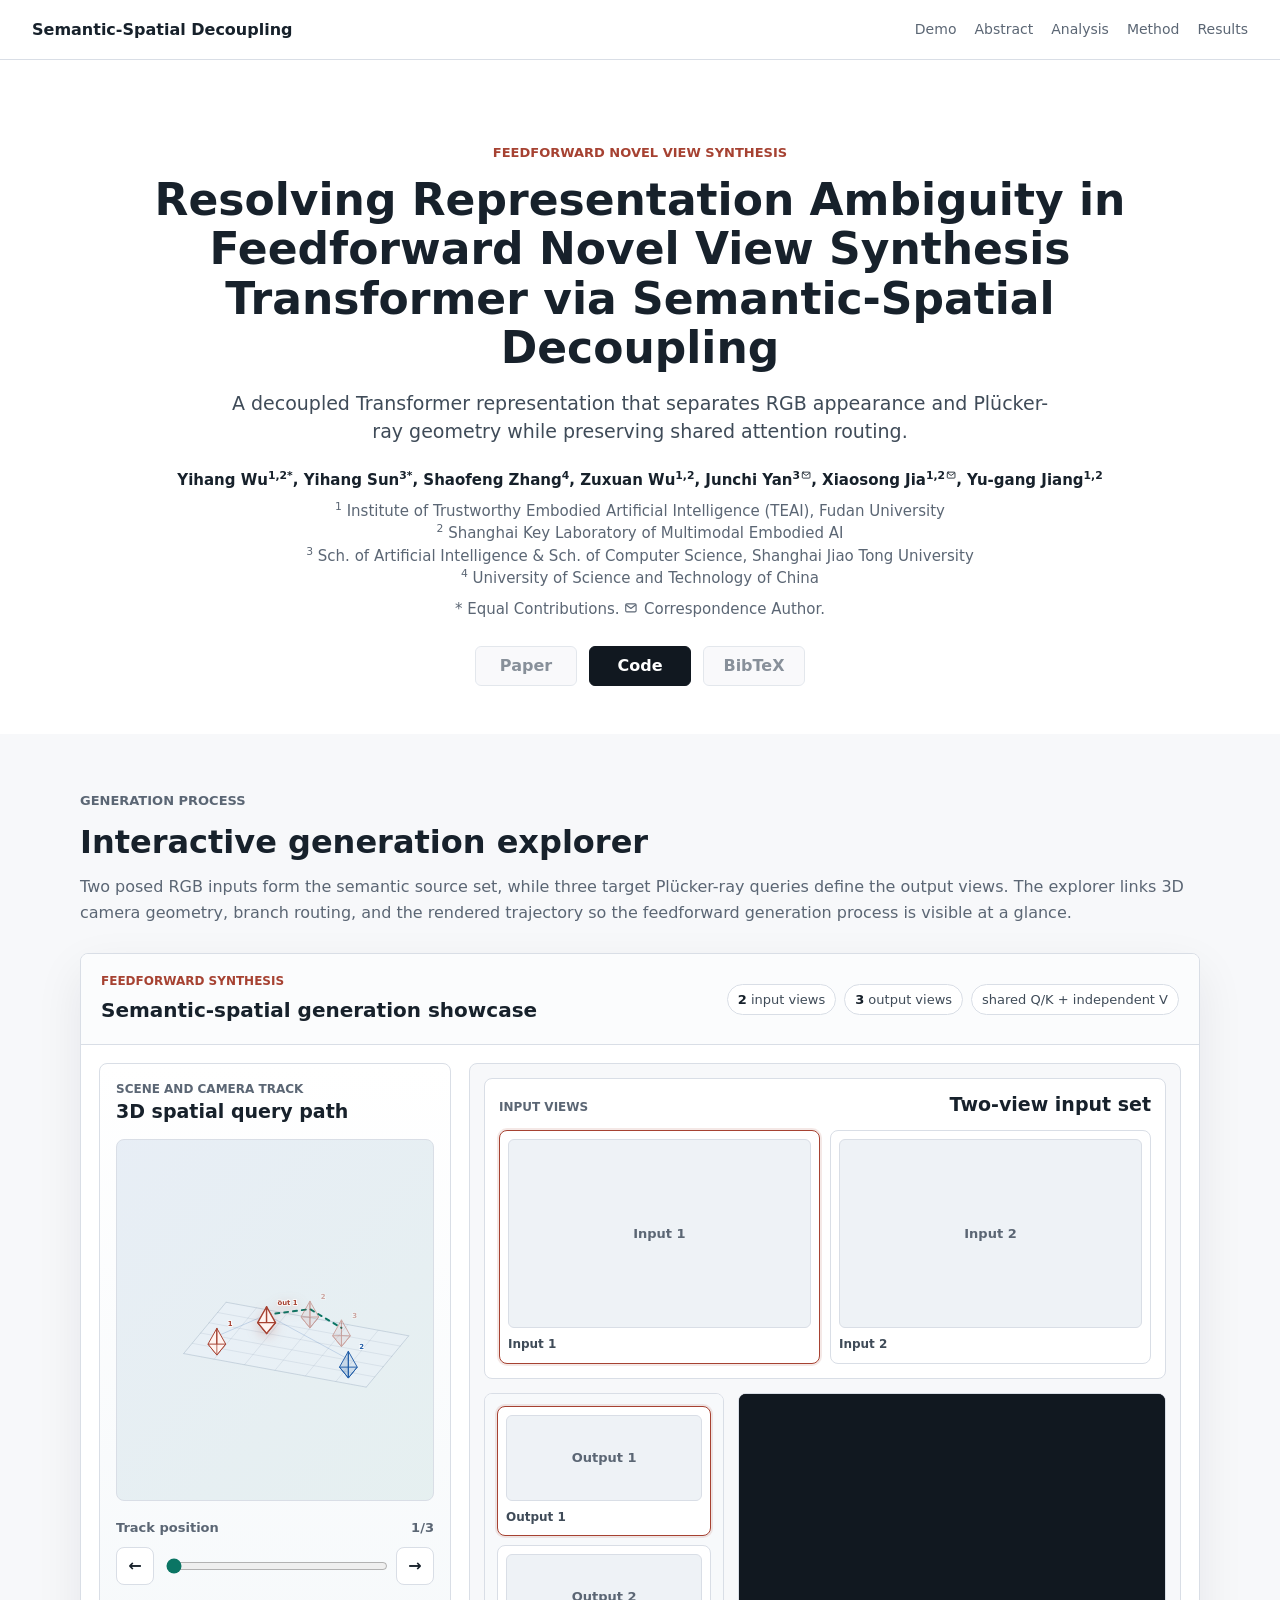
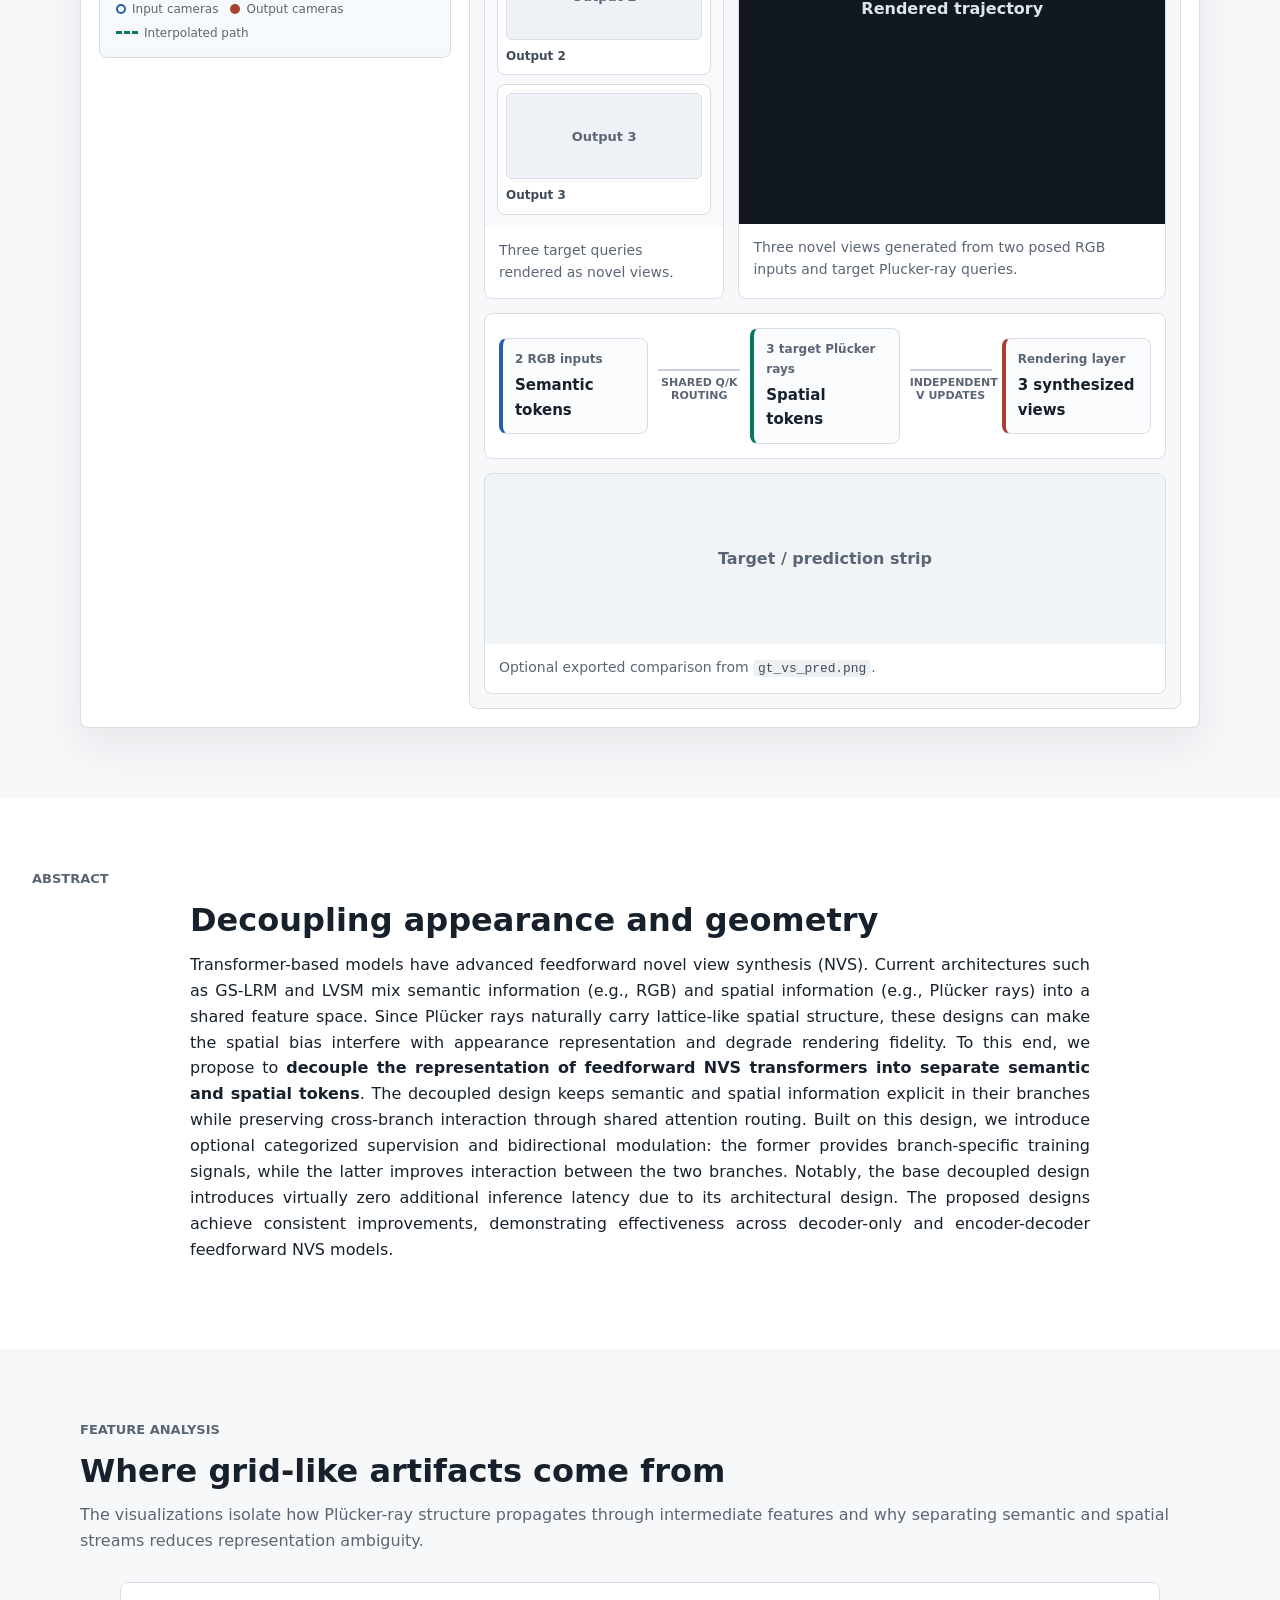
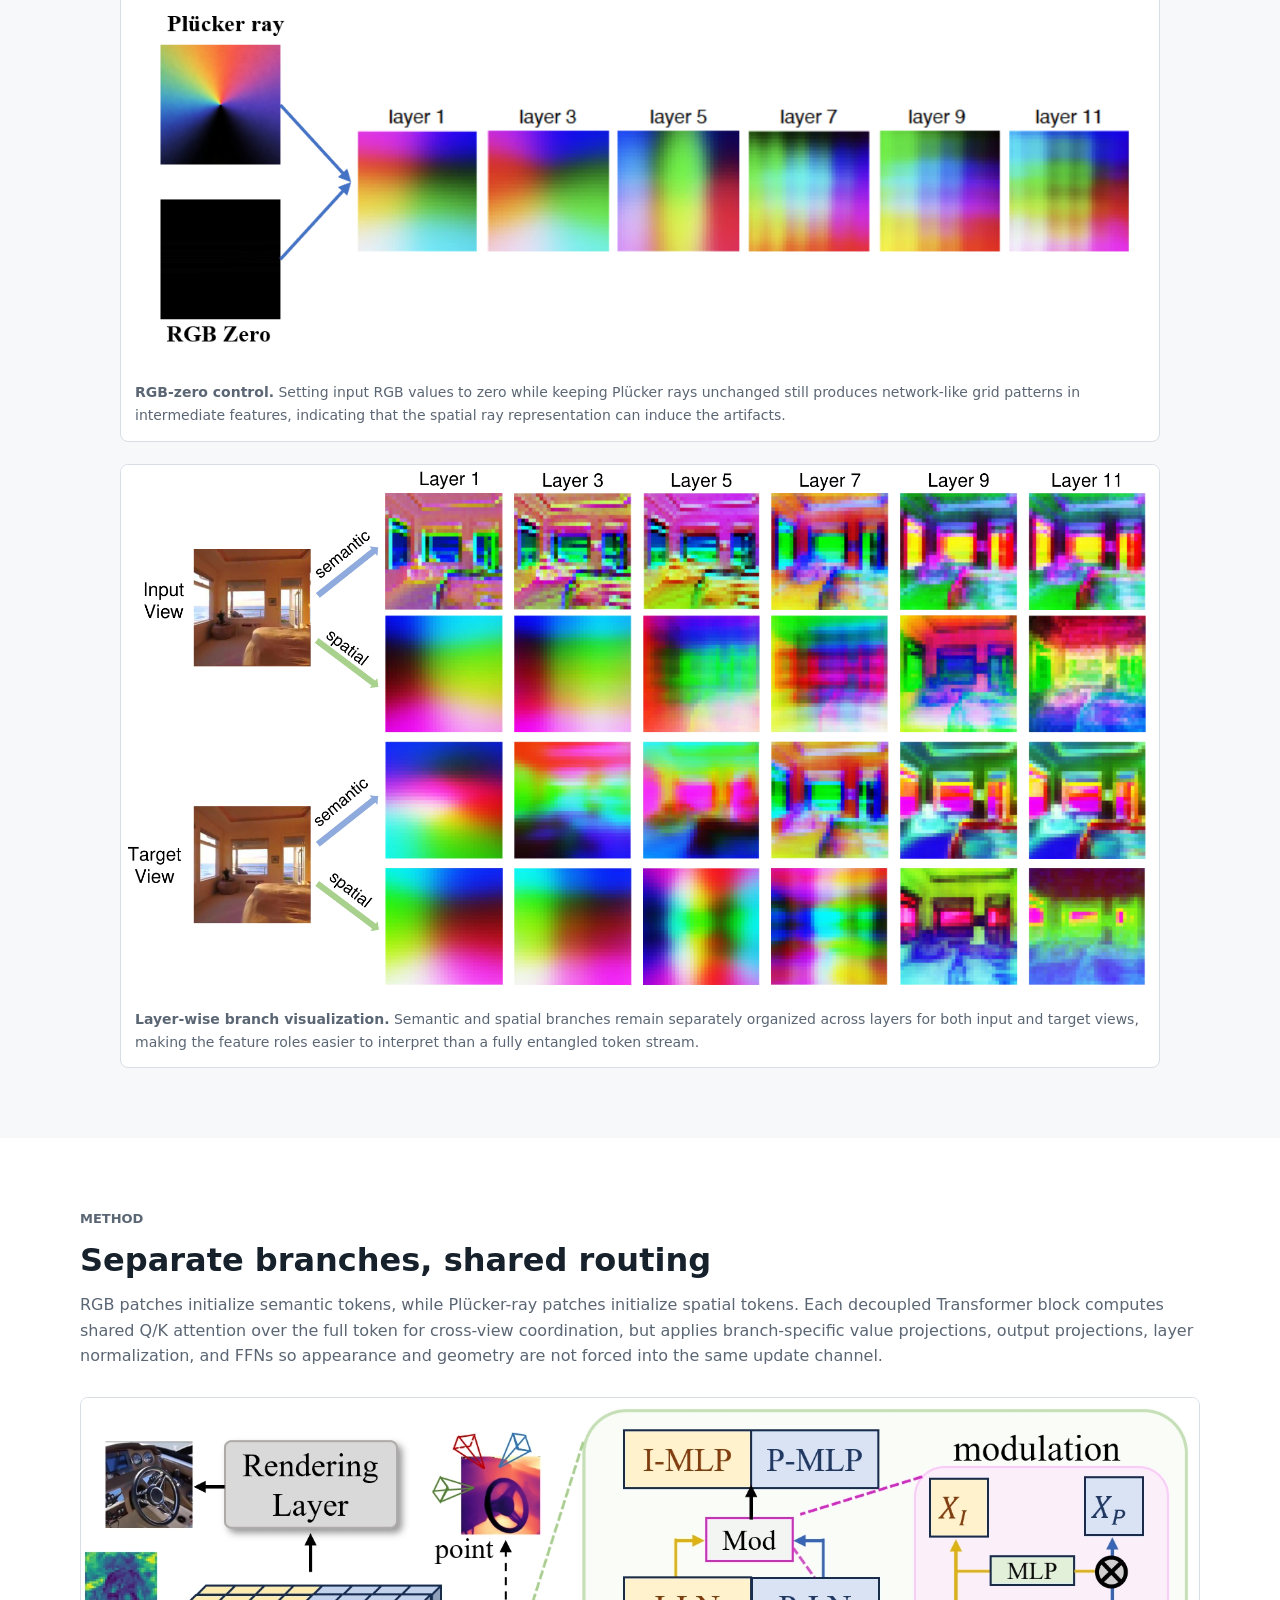
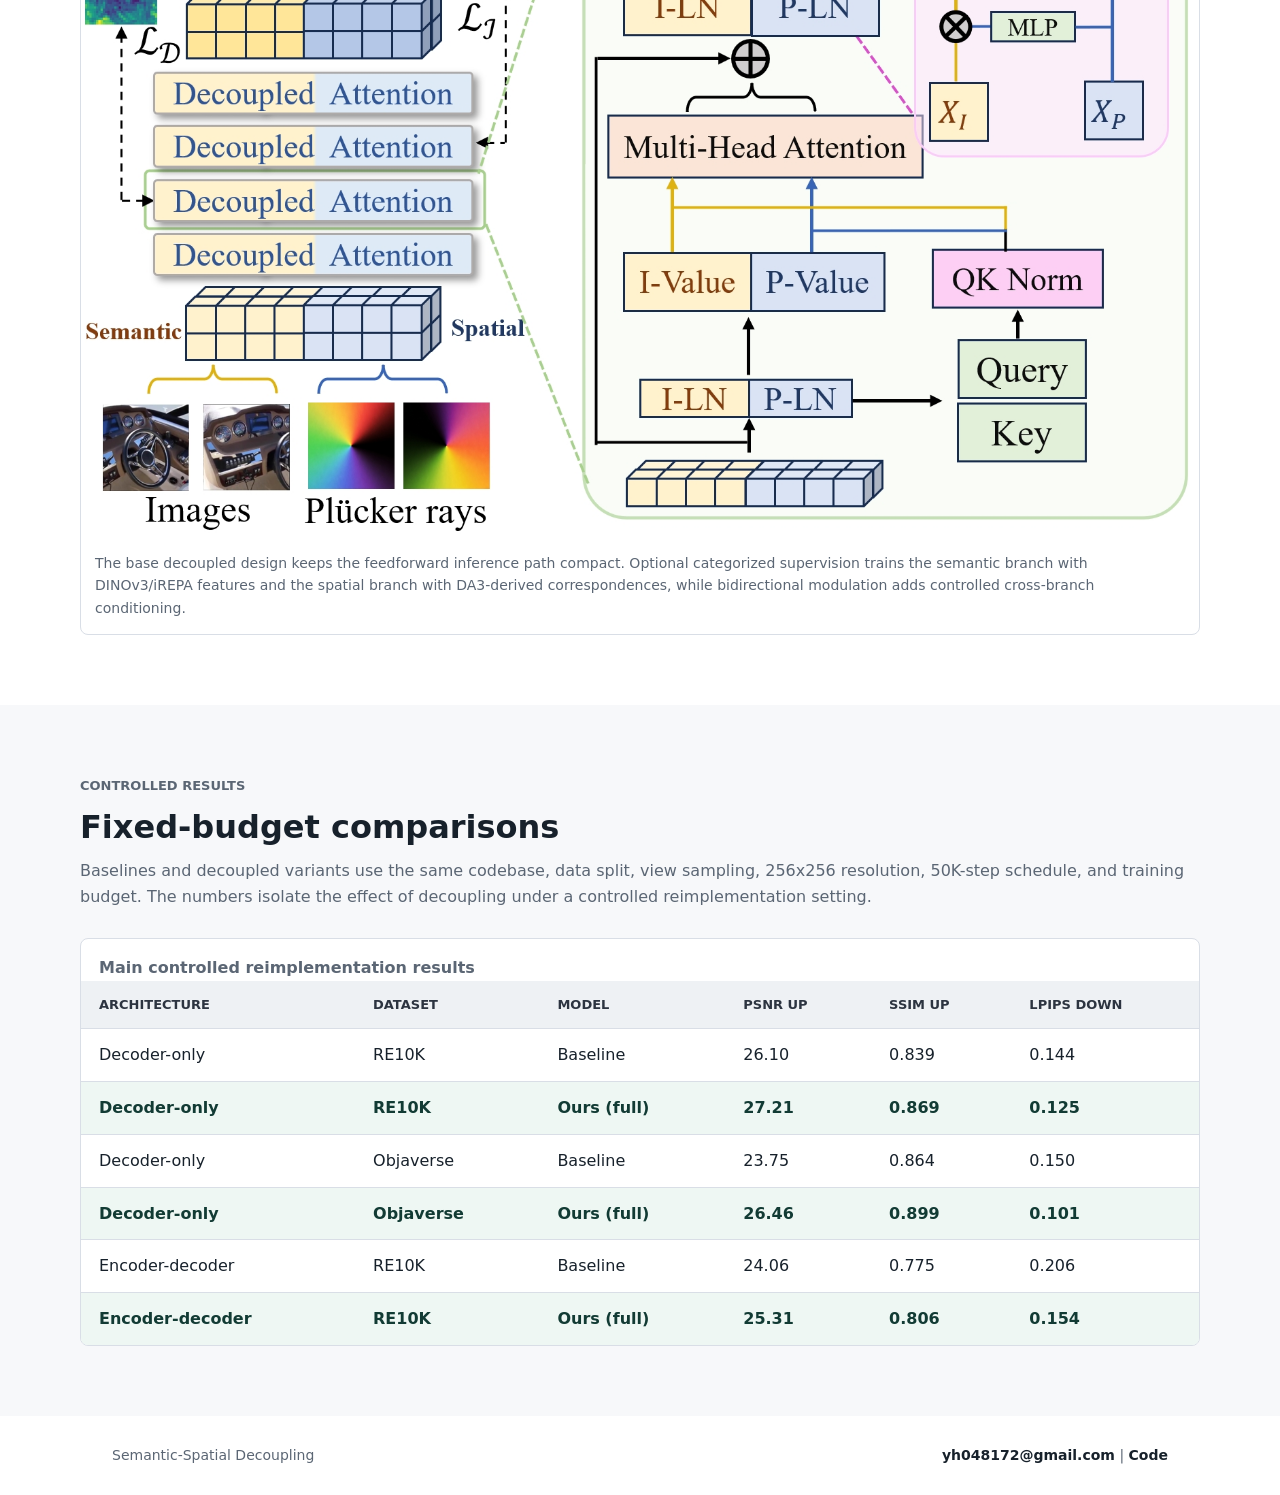
==== commit 534e3bfb: "docs: refine demo camera visualization" ====
--- a/docs/index.html
+++ b/docs/index.html
@@ -58,7 +58,7 @@
           <p class="section-kicker">Generation Process</p>
           <h2>Interactive generation explorer</h2>
           <p>
-            Sparse posed images form the input view set, while target Pl&uuml;cker rays define the spatial query set. The explorer links camera geometry, branch routing, and the rendered trajectory so the feedforward generation process is visible at a glance.
+            Two posed RGB inputs form the semantic source set, while three target Pl&uuml;cker-ray queries define the output views. The explorer links 3D camera geometry, branch routing, and the rendered trajectory so the feedforward generation process is visible at a glance.
           </p>
         </div>
         <div class="generation-explorer" aria-label="Interactive generation explorer">
@@ -69,7 +69,7 @@
             </div>
             <div class="toolbar-stats" aria-label="Demo metadata">
               <span><strong id="demoViewCount">0</strong> input views</span>
-              <span><strong id="demoFrameCount">0</strong> camera samples</span>
+              <span><strong id="demoFrameCount">0</strong> output views</span>
               <span>shared Q/K + independent V</span>
             </div>
           </div>
@@ -78,10 +78,10 @@
             <aside class="camera-panel" aria-label="Spatial camera visualization">
               <div class="panel-heading">
                 <p class="panel-kicker">Scene and camera track</p>
-                <h3>Spatial query path</h3>
+                <h3>3D spatial query path</h3>
               </div>
               <div class="spatial-map">
-                <svg id="cameraMap" viewBox="0 0 640 420" role="img" aria-label="Camera positions and target trajectory"></svg>
+                <svg id="cameraMap" viewBox="0 0 640 460" role="img" aria-label="3D camera positions and target trajectory"></svg>
                 <div class="map-placeholder" id="cameraMapPlaceholder">Camera geometry is drawn from the demo manifest.</div>
               </div>
               <div class="track-controls" aria-label="Track position controls">
@@ -99,7 +99,7 @@
               </div>
               <div class="map-legend" aria-label="Camera legend">
                 <span><i class="legend-dot input-dot"></i>Input cameras</span>
-                <span><i class="legend-dot target-dot"></i>Current target ray</span>
+                <span><i class="legend-dot target-dot"></i>Output cameras</span>
                 <span><i class="legend-line"></i>Interpolated path</span>
               </div>
             </aside>
@@ -108,18 +108,15 @@
               <div class="input-deck">
                 <div class="panel-heading compact">
                   <p class="panel-kicker">Input views</p>
-                  <h3>Sparse input set</h3>
+                  <h3>Two-view input set</h3>
                 </div>
                 <div class="input-view-grid" id="inputViewGrid" aria-label="Input source views"></div>
               </div>
 
               <div class="view-stage">
-                <figure class="target-card">
-                  <div class="media-frame image-frame">
-                    <img id="targetImage" alt="Target view">
-                    <div class="media-placeholder" id="targetPlaceholder">Target view</div>
-                  </div>
-                  <figcaption>Target camera query</figcaption>
+                <figure class="output-card">
+                  <div class="output-view-grid" id="outputViewGrid" aria-label="Generated output views"></div>
+                  <figcaption>Three target queries rendered as novel views.</figcaption>
                 </figure>
                 <figure class="synth-card">
                   <div class="media-frame video-frame">
@@ -132,18 +129,18 @@
 
               <div class="branch-flow" aria-label="Semantic-spatial generation flow">
                 <div class="flow-node semantic-node">
-                  <span>RGB source set</span>
+                  <span>2 RGB inputs</span>
                   <strong>Semantic tokens</strong>
                 </div>
                 <div class="flow-link">shared Q/K routing</div>
                 <div class="flow-node spatial-node">
-                  <span>Target Pl&uuml;cker rays</span>
+                  <span>3 target Pl&uuml;cker rays</span>
                   <strong>Spatial tokens</strong>
                 </div>
                 <div class="flow-link">independent V updates</div>
                 <div class="flow-node output-node">
                   <span>Rendering layer</span>
-                  <strong>Synthesized view</strong>
+                  <strong>3 synthesized views</strong>
                 </div>
               </div>
 
--- a/docs/style.css
+++ b/docs/style.css
@@ -325,7 +325,7 @@
 .camera-panel,
 .stage-panel,
 .input-deck,
-.target-card,
+.output-card,
 .synth-card,
 .branch-flow,
 .comparison-strip {
@@ -412,9 +412,16 @@
   display: none;
 }
 
+.map-floor {
+  fill: rgba(234, 241, 247, 0.82);
+  stroke: #c8d5df;
+  stroke-width: 1.2;
+}
+
 .map-grid-lines line {
-  stroke: #d8e2eb;
-  stroke-width: 1;
+  stroke: rgba(139, 159, 176, 0.34);
+  stroke-linecap: round;
+  stroke-width: 1.1;
 }
 
 .trajectory-line {
@@ -427,39 +434,82 @@
 }
 
 .ray-fan line {
-  stroke: rgba(36, 95, 168, 0.25);
+  stroke: rgba(36, 95, 168, 0.2);
   stroke-linecap: round;
   stroke-width: 2;
 }
 
-.input-camera polygon {
-  fill: #ffffff;
+.camera-glyph {
+  transform-box: fill-box;
+  transform-origin: center;
+}
+
+.camera-glyph .pyramid-face,
+.camera-glyph .pyramid-base {
+  stroke-linejoin: round;
+  stroke-width: 2;
+}
+
+.camera-glyph .pyramid-center {
+  stroke-linecap: round;
+  stroke-width: 1.6;
+}
+
+.input-camera .pyramid-left {
+  fill: rgba(36, 95, 168, 0.16);
   stroke: var(--blue);
-  stroke-width: 2.5;
-}
-
-.input-camera line {
+}
+
+.input-camera .pyramid-right,
+.input-camera .pyramid-base {
+  fill: rgba(36, 95, 168, 0.07);
   stroke: var(--blue);
-  stroke-width: 1.8;
-}
-
-.input-camera text,
-.current-camera text {
+}
+
+.input-camera .pyramid-center {
+  stroke: rgba(36, 95, 168, 0.82);
+}
+
+.output-camera .pyramid-left {
+  fill: rgba(166, 66, 50, 0.16);
+  stroke: var(--red);
+}
+
+.output-camera .pyramid-right,
+.output-camera .pyramid-base {
+  fill: rgba(166, 66, 50, 0.08);
+  stroke: var(--red);
+}
+
+.output-camera .pyramid-center {
+  stroke: rgba(166, 66, 50, 0.82);
+}
+
+.camera-glyph text {
   font-family: inherit;
-  font-size: 16px;
+  font-size: 14px;
   font-weight: 850;
+  paint-order: stroke;
+  stroke: #ffffff;
+  stroke-width: 3px;
 }
 
 .input-camera text {
   fill: var(--blue);
 }
 
-.input-camera.active polygon {
+.output-camera text,
+.current-camera text {
+  fill: var(--red);
+}
+
+.input-camera.active .pyramid-face,
+.input-camera.active .pyramid-base {
   fill: #fff4f1;
   stroke: var(--red);
 }
 
-.input-camera.active line {
+.input-camera.active .pyramid-center {
   stroke: var(--red);
 }
 
@@ -467,18 +517,23 @@
   fill: var(--red);
 }
 
-.current-camera circle:first-child {
-  fill: var(--red);
-}
-
-.current-camera circle:nth-child(2) {
-  fill: rgba(166, 66, 50, 0.13);
+.output-camera {
+  opacity: 0.42;
+}
+
+.output-camera.active {
+  opacity: 0.7;
+}
+
+.current-camera {
+  filter: drop-shadow(0 8px 12px rgba(166, 66, 50, 0.25));
+}
+
+.current-camera .pyramid-face,
+.current-camera .pyramid-base {
+  fill: #fff4f1;
   stroke: var(--red);
-  stroke-width: 2;
-}
-
-.current-camera text {
-  fill: var(--red);
+  stroke-width: 2.8;
 }
 
 .track-controls {
@@ -514,7 +569,8 @@
 }
 
 .icon-button:hover,
-.input-view-tile:hover {
+.input-view-tile:hover,
+.output-view-tile:hover {
   border-color: #b9c2cc;
   background: #fbfcfd;
 }
@@ -580,11 +636,20 @@
 
 .input-view-grid {
   display: grid;
-  grid-template-columns: repeat(4, minmax(0, 1fr));
+  grid-template-columns: repeat(2, minmax(0, 1fr));
   gap: 10px;
 }
 
-.input-view-tile {
+.output-view-grid {
+  display: grid;
+  grid-template-columns: 1fr;
+  gap: 9px;
+  padding: 12px;
+  background: #f7f9fb;
+}
+
+.input-view-tile,
+.output-view-tile {
   display: grid;
   min-width: 0;
   gap: 7px;
@@ -598,12 +663,14 @@
   text-align: left;
 }
 
-.input-view-tile.active {
+.input-view-tile.active,
+.output-view-tile.active {
   border-color: var(--red);
   box-shadow: 0 0 0 2px rgba(166, 66, 50, 0.12);
 }
 
-.input-thumb-frame {
+.input-thumb-frame,
+.output-thumb-frame {
   display: flex;
   align-items: center;
   justify-content: center;
@@ -617,19 +684,22 @@
   font-weight: 800;
 }
 
-.input-thumb-frame.has-media img {
+.output-thumb-frame {
+  aspect-ratio: 16 / 7;
+}
+
+.input-thumb-frame.has-media img,
+.output-thumb-frame.has-media img {
   width: 100%;
   height: 100%;
   object-fit: cover;
 }
 
-.input-thumb-label {
-  overflow: hidden;
+.input-thumb-label,
+.output-thumb-label {
   color: var(--muted-strong);
   font-size: 12px;
   font-weight: 800;
-  text-overflow: ellipsis;
-  white-space: nowrap;
 }
 
 .view-stage {
@@ -639,7 +709,7 @@
   align-items: stretch;
 }
 
-.target-card,
+.output-card,
 .synth-card,
 .comparison-strip {
   display: flex;
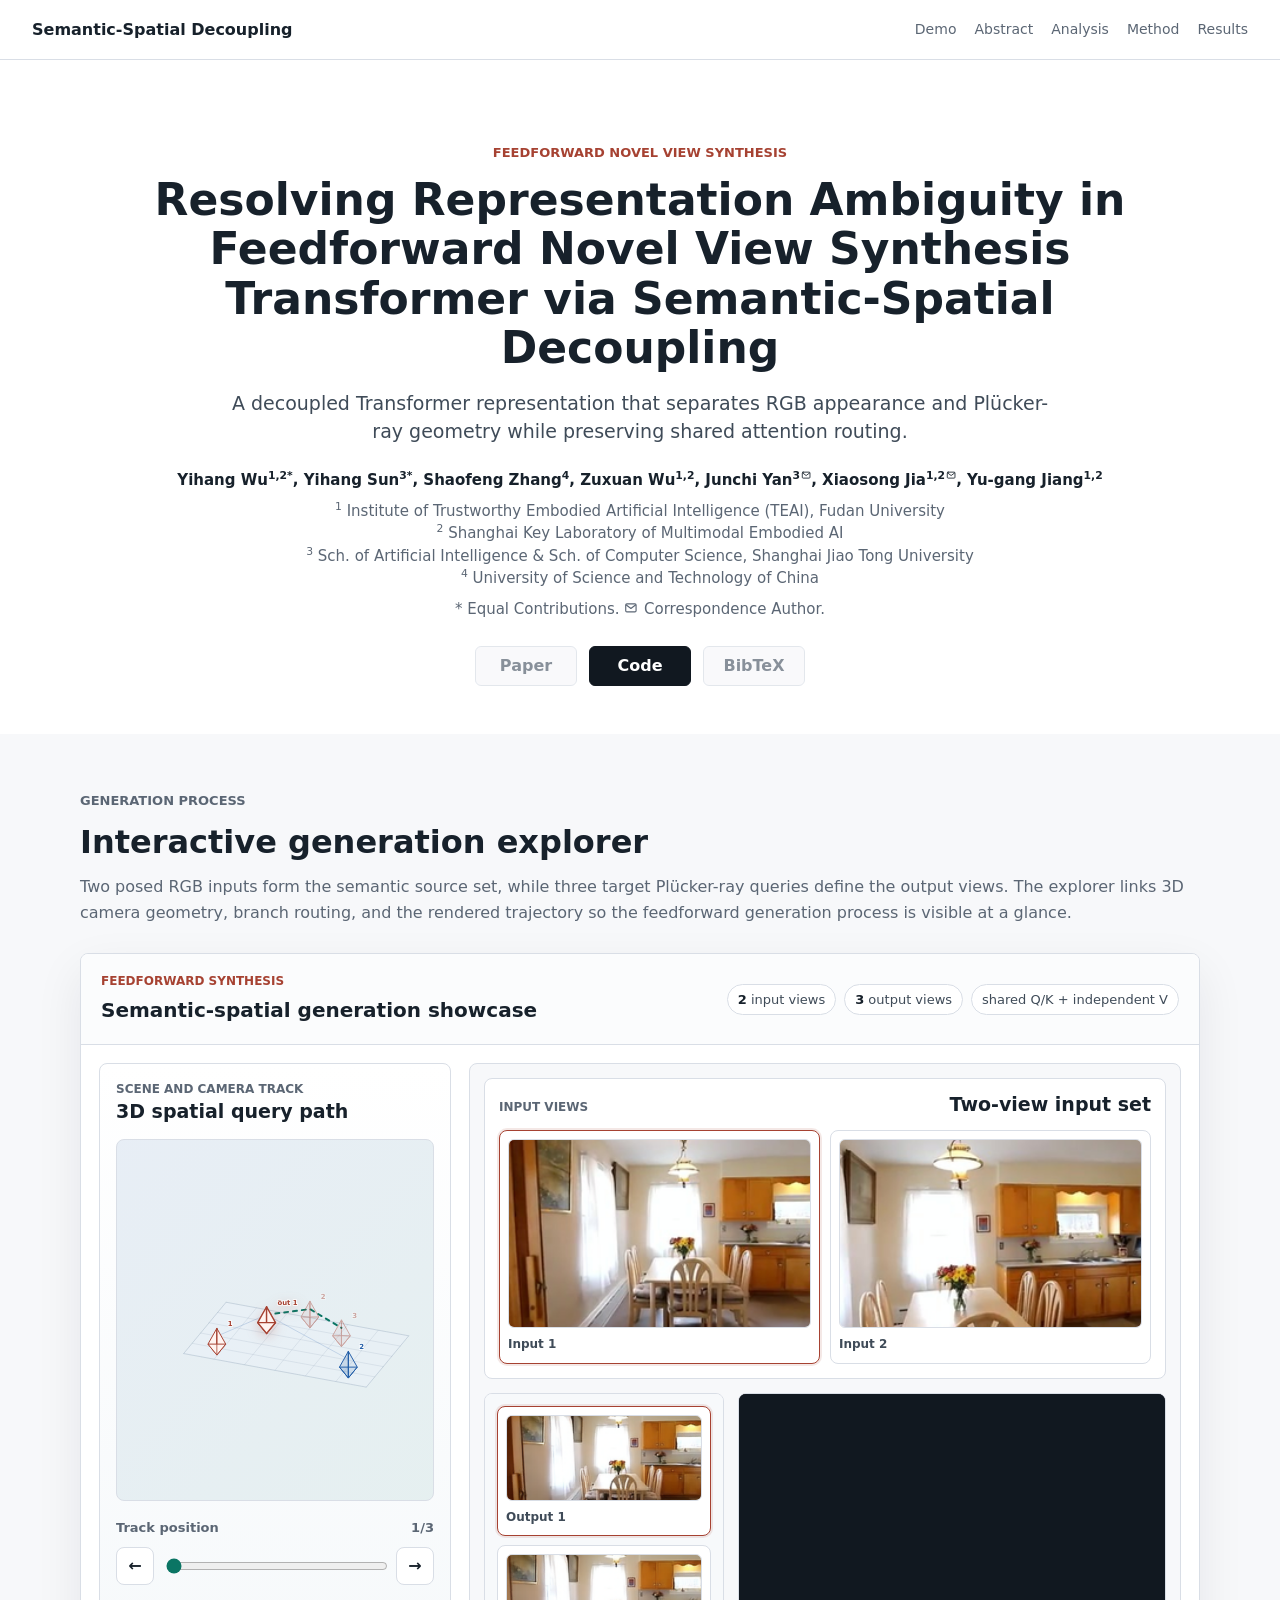
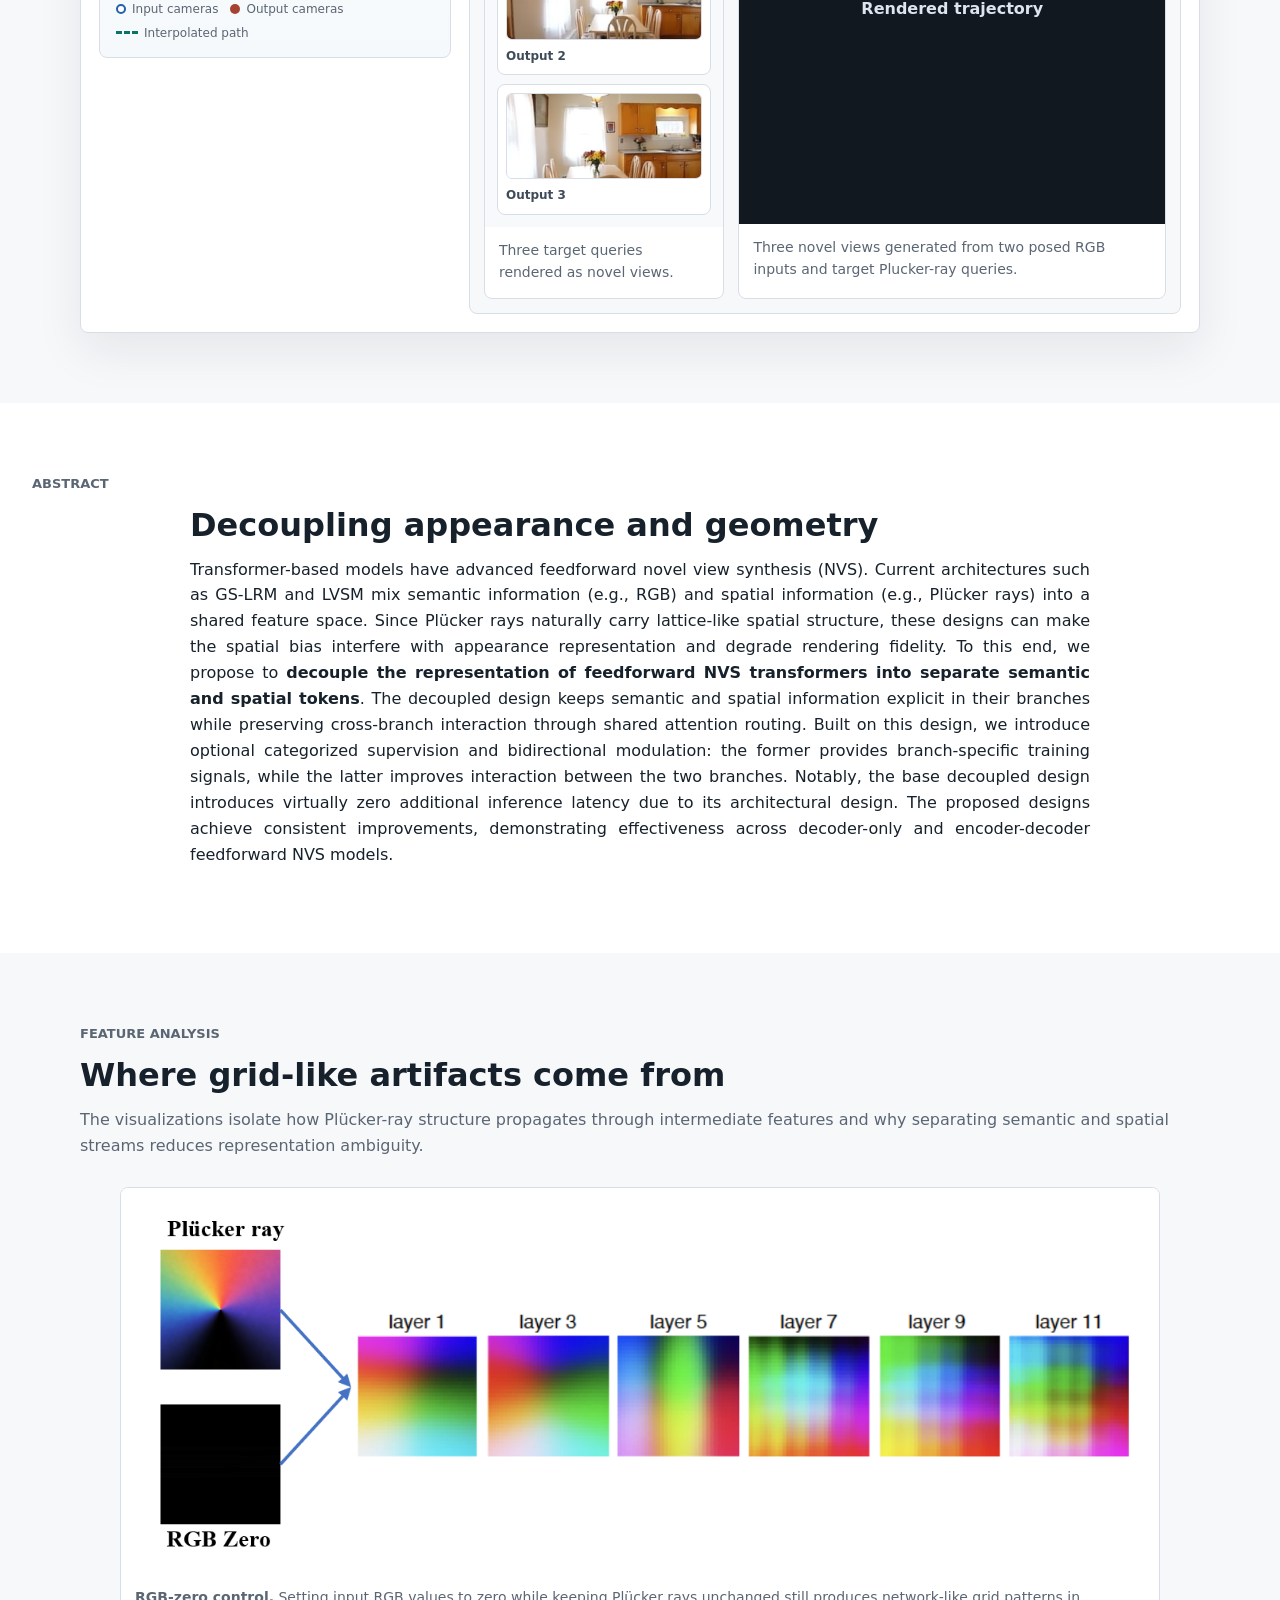
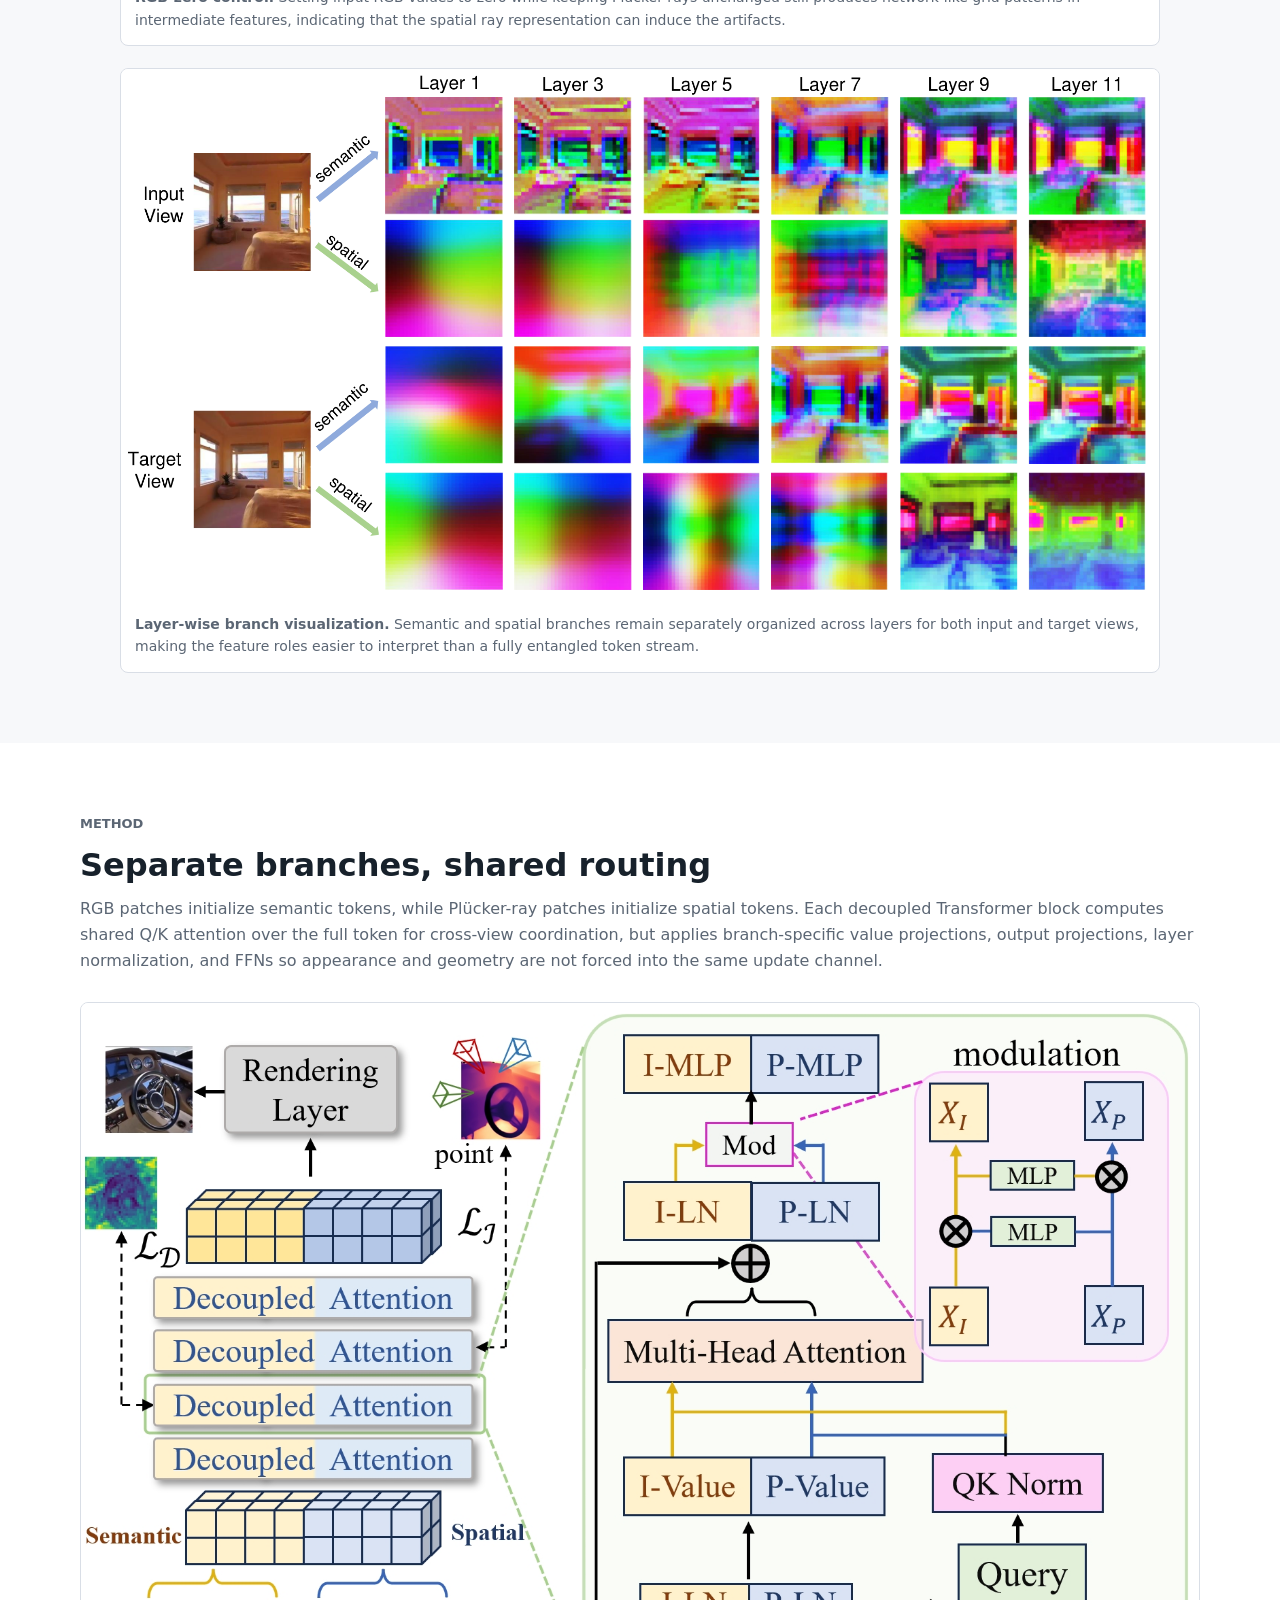
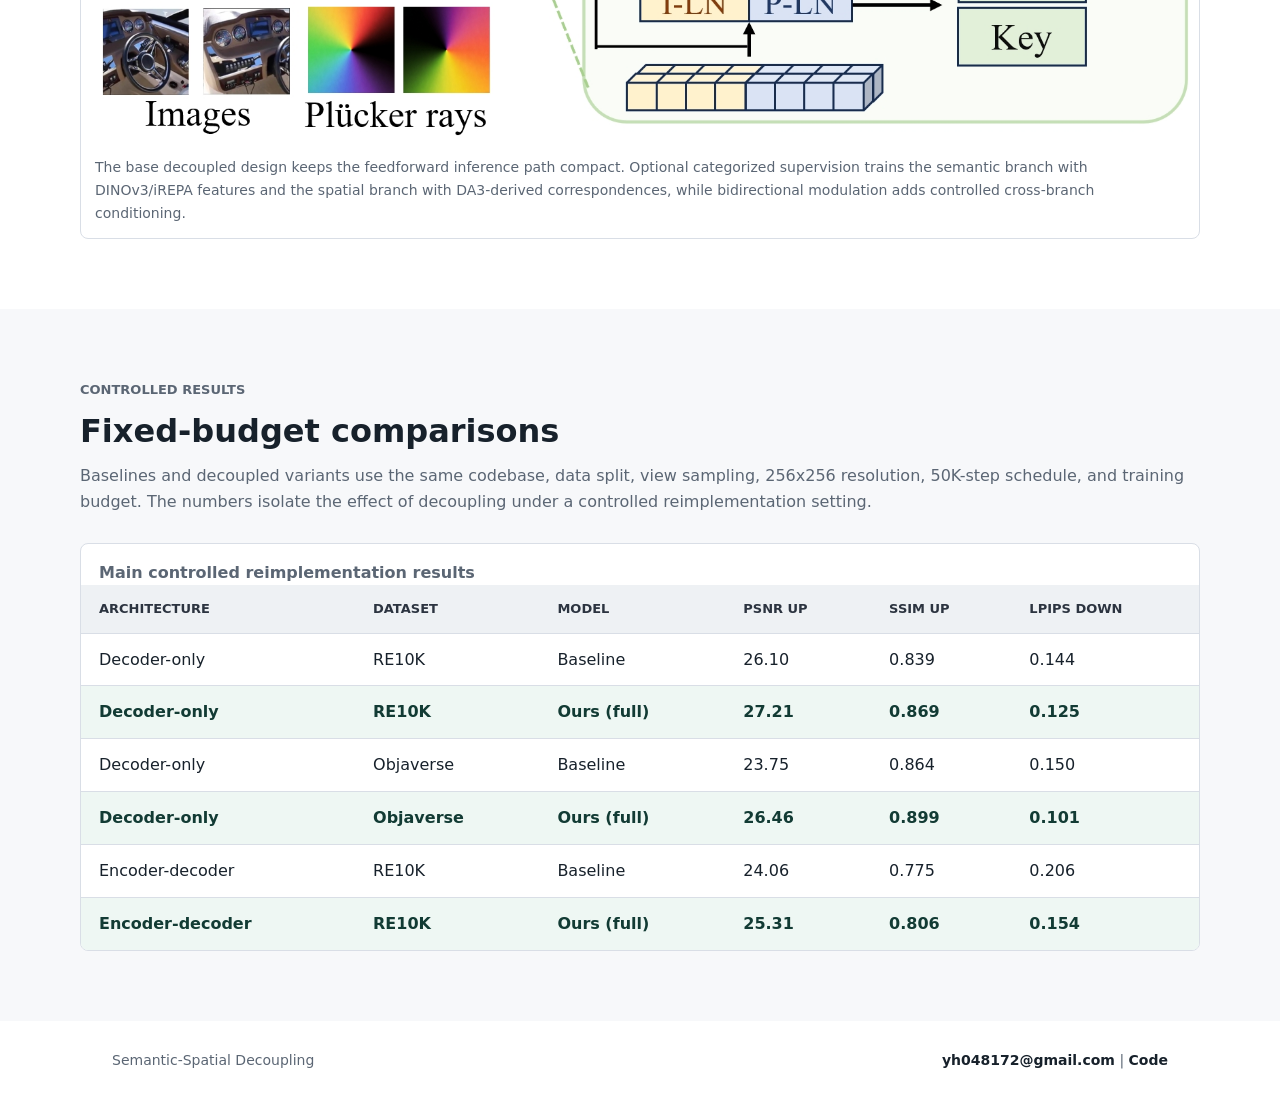
==== commit e8223282: "docs: simplify demo showcase" ====
--- a/docs/index.html
+++ b/docs/index.html
@@ -126,31 +126,6 @@
                   <figcaption id="demoCaption">Novel-view trajectory generated from sparse posed source views.</figcaption>
                 </figure>
               </div>
-
-              <div class="branch-flow" aria-label="Semantic-spatial generation flow">
-                <div class="flow-node semantic-node">
-                  <span>2 RGB inputs</span>
-                  <strong>Semantic tokens</strong>
-                </div>
-                <div class="flow-link">shared Q/K routing</div>
-                <div class="flow-node spatial-node">
-                  <span>3 target Pl&uuml;cker rays</span>
-                  <strong>Spatial tokens</strong>
-                </div>
-                <div class="flow-link">independent V updates</div>
-                <div class="flow-node output-node">
-                  <span>Rendering layer</span>
-                  <strong>3 synthesized views</strong>
-                </div>
-              </div>
-
-              <figure class="comparison-strip">
-                <div class="media-frame image-frame">
-                  <img id="comparisonImage" alt="Ground truth and prediction comparison">
-                  <div class="media-placeholder" id="comparisonPlaceholder">Target / prediction strip</div>
-                </div>
-                <figcaption>Optional exported comparison from <code>gt_vs_pred.png</code>.</figcaption>
-              </figure>
             </div>
           </div>
         </div>
--- a/docs/style.css
+++ b/docs/style.css
@@ -326,9 +326,7 @@
 .stage-panel,
 .input-deck,
 .output-card,
-.synth-card,
-.branch-flow,
-.comparison-strip {
+.synth-card {
   border: 1px solid var(--line);
   border-radius: 8px;
   background: #ffffff;
@@ -710,8 +708,7 @@
 }
 
 .output-card,
-.synth-card,
-.comparison-strip {
+.synth-card {
   display: flex;
   min-width: 0;
   margin: 0;
@@ -732,10 +729,6 @@
 .video-frame {
   min-height: 430px;
   background: var(--ink);
-}
-
-.comparison-strip .media-frame {
-  min-height: 170px;
 }
 
 .media-frame img,
@@ -770,74 +763,6 @@
 
 .media-frame.has-media .media-placeholder {
   display: none;
-}
-
-.branch-flow {
-  display: grid;
-  grid-template-columns: minmax(0, 1fr) minmax(82px, 0.46fr) minmax(0, 1fr) minmax(82px, 0.46fr) minmax(0, 1fr);
-  gap: 10px;
-  align-items: center;
-  padding: 14px;
-}
-
-.flow-node {
-  display: grid;
-  gap: 4px;
-  min-height: 78px;
-  align-content: center;
-  padding: 11px 12px;
-  border: 1px solid var(--line);
-  border-radius: 8px;
-  background: #fbfcfd;
-}
-
-.flow-node span {
-  color: var(--muted);
-  font-size: 12px;
-  font-weight: 750;
-}
-
-.flow-node strong {
-  color: var(--text);
-  font-size: 15px;
-}
-
-.semantic-node {
-  border-left: 4px solid var(--blue);
-}
-
-.spatial-node {
-  border-left: 4px solid var(--green);
-}
-
-.output-node {
-  border-left: 4px solid var(--red);
-}
-
-.flow-link {
-  color: var(--muted);
-  font-size: 11px;
-  font-weight: 850;
-  line-height: 1.25;
-  text-align: center;
-  text-transform: uppercase;
-}
-
-.flow-link::before {
-  display: block;
-  width: 100%;
-  margin-bottom: 5px;
-  border-top: 2px solid #c9d2dc;
-  content: "";
-}
-
-.generation-explorer code {
-  padding: 1px 5px;
-  border-radius: 5px;
-  background: #eef1f4;
-  color: var(--muted-strong);
-  font-family: "SFMono-Regular", Consolas, "Liberation Mono", monospace;
-  font-size: 0.92em;
 }
 
 figcaption {
@@ -948,15 +873,6 @@
     min-height: 310px;
   }
 
-  .branch-flow {
-    grid-template-columns: 1fr;
-  }
-
-  .flow-link::before {
-    width: 48px;
-    margin-left: auto;
-    margin-right: auto;
-  }
 }
 
 @media (max-width: 900px) {
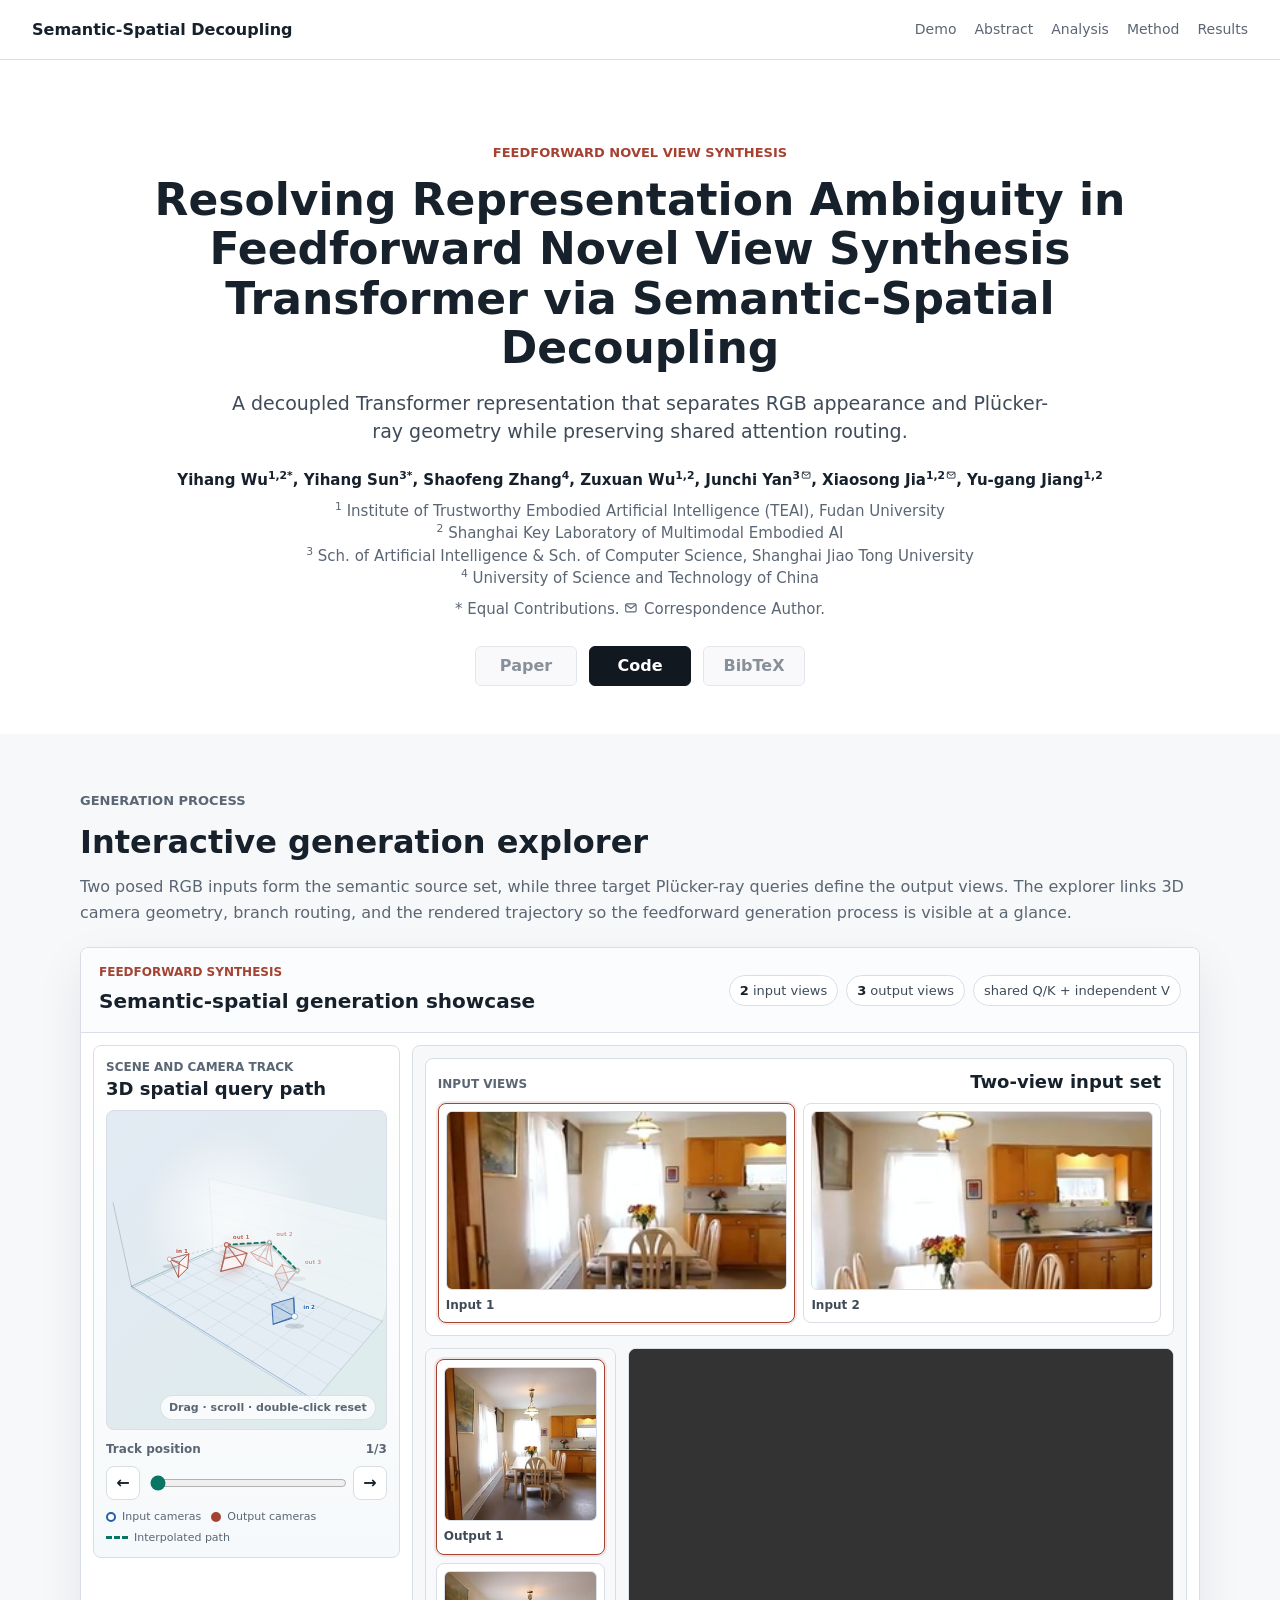
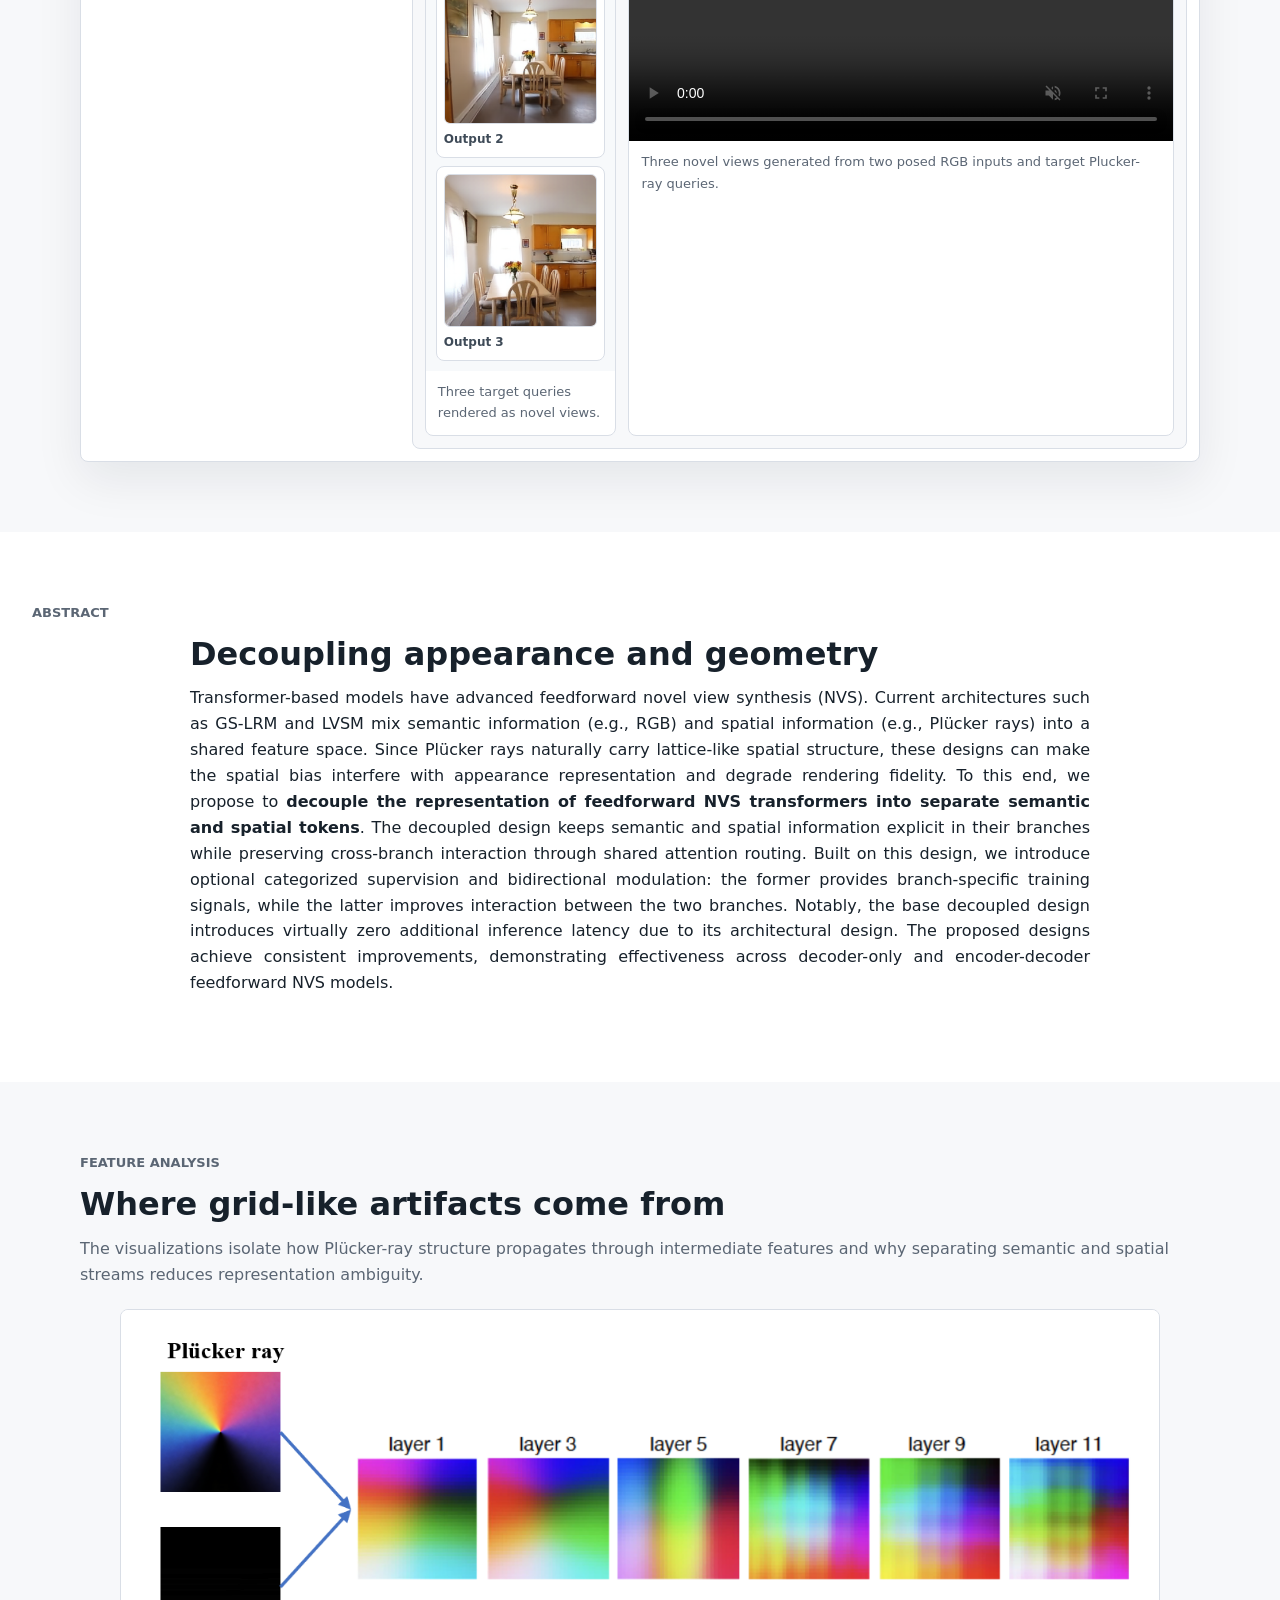
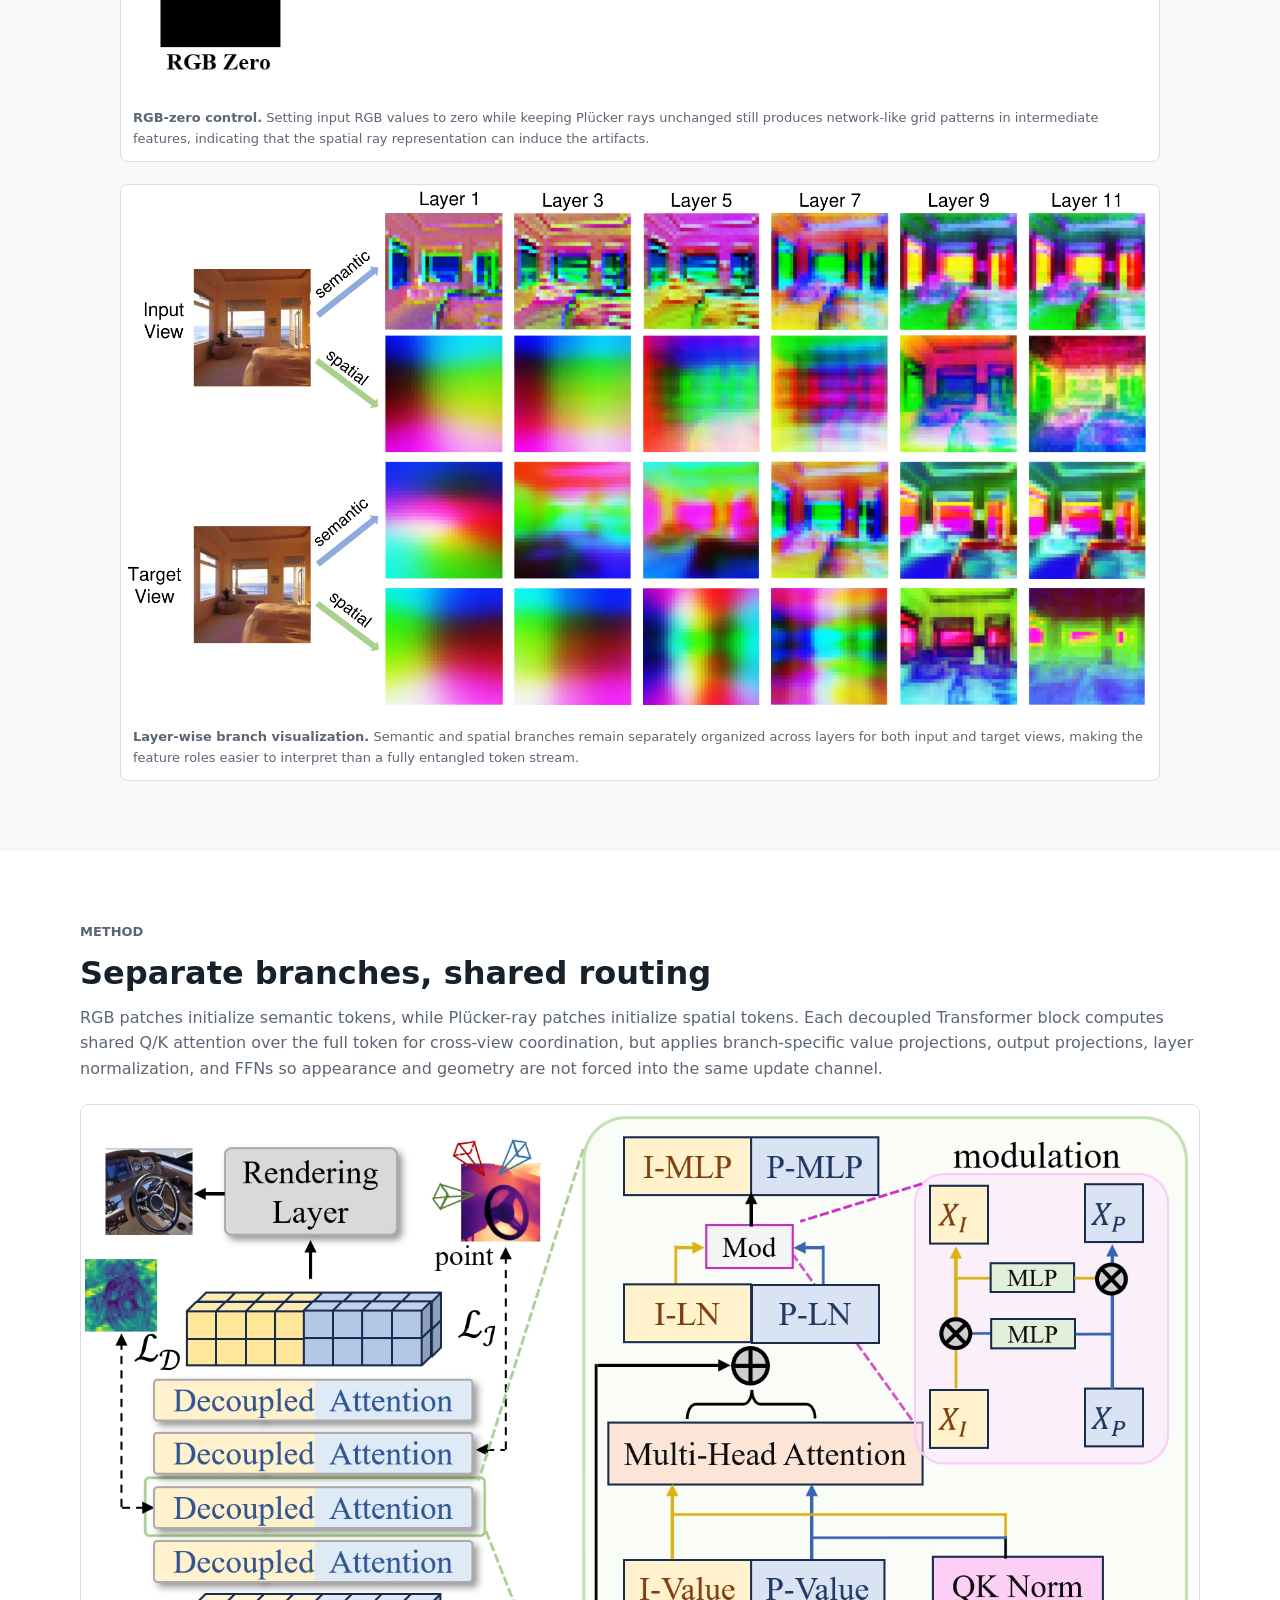
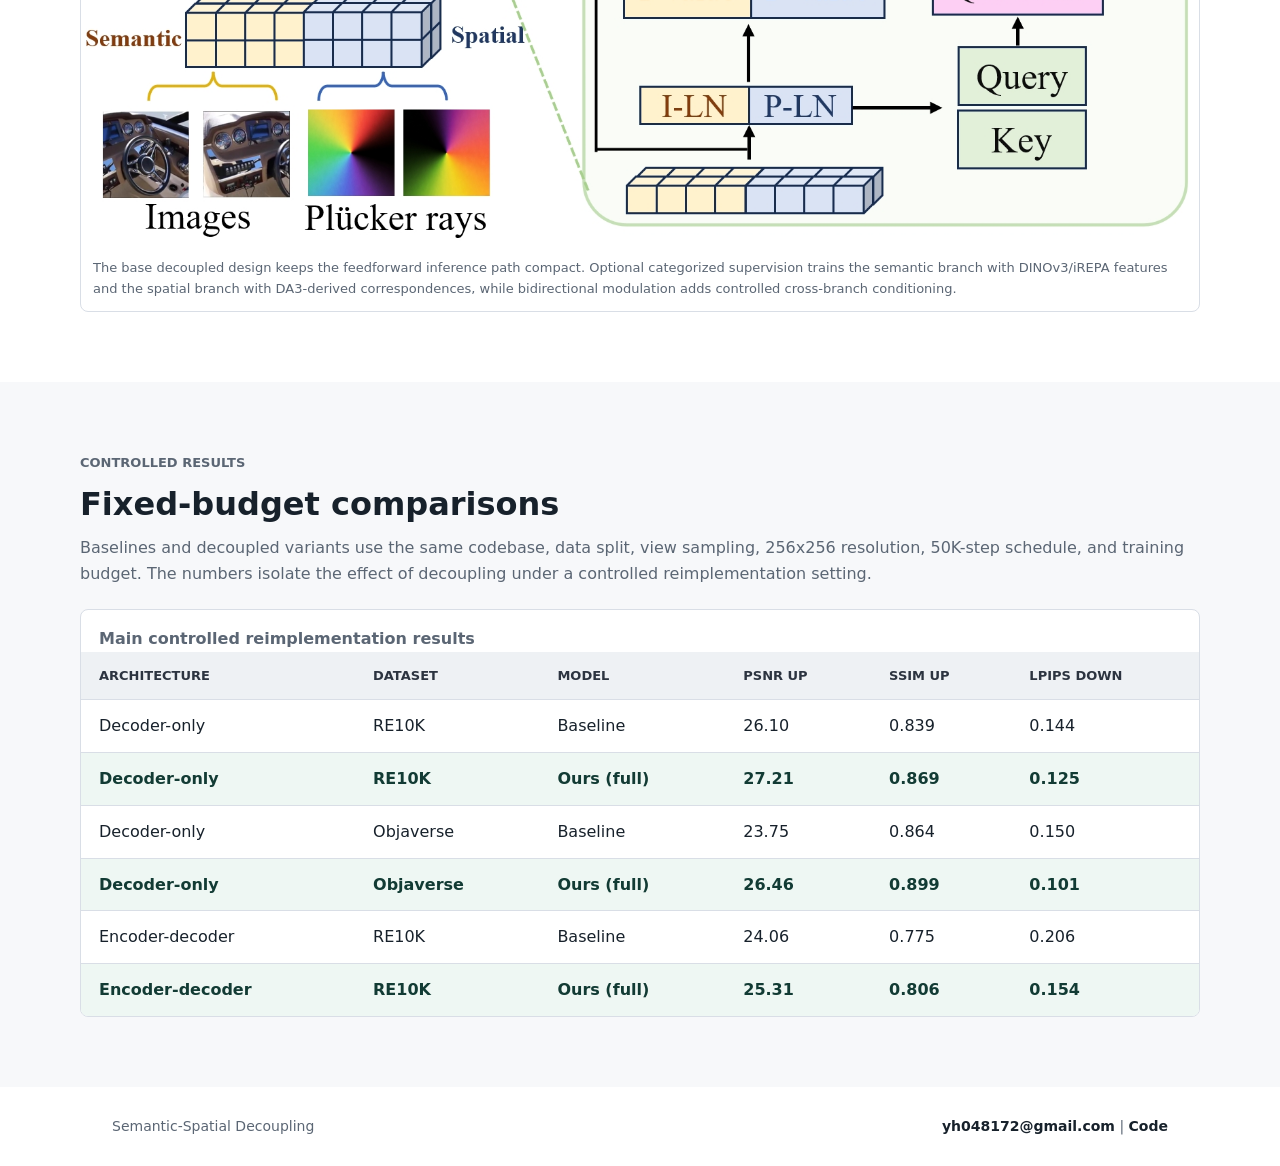
==== commit 48b1d313: "docs: improve interactive demo visualization" ====
--- a/docs/index.html
+++ b/docs/index.html
@@ -81,8 +81,9 @@
                 <h3>3D spatial query path</h3>
               </div>
               <div class="spatial-map">
-                <svg id="cameraMap" viewBox="0 0 640 460" role="img" aria-label="3D camera positions and target trajectory"></svg>
+                <svg id="cameraMap" viewBox="0 0 640 390" role="img" tabindex="0" aria-label="Interactive 3D camera positions and target trajectory"></svg>
                 <div class="map-placeholder" id="cameraMapPlaceholder">Camera geometry is drawn from the demo manifest.</div>
+                <div class="map-action-hint" aria-hidden="true">Drag · scroll · double-click reset</div>
               </div>
               <div class="track-controls" aria-label="Track position controls">
                 <button class="icon-button" id="trackBack" type="button" aria-label="Previous camera position">
--- a/docs/style.css
+++ b/docs/style.css
@@ -233,7 +233,7 @@
 }
 
 .section-heading {
-  margin-bottom: 28px;
+  margin-bottom: 22px;
 }
 
 h2 {
@@ -272,7 +272,7 @@
   align-items: center;
   justify-content: space-between;
   gap: 18px;
-  padding: 18px 20px;
+  padding: 15px 18px;
   border-bottom: 1px solid var(--line);
   background: #fbfcfd;
 }
@@ -317,9 +317,9 @@
 .explorer-layout {
   display: grid;
   align-items: start;
-  grid-template-columns: minmax(280px, 0.86fr) minmax(0, 1.74fr);
-  gap: 18px;
-  padding: 18px;
+  grid-template-columns: minmax(300px, 0.76fr) minmax(0, 1.92fr);
+  gap: 12px;
+  padding: 12px;
 }
 
 .camera-panel,
@@ -334,18 +334,19 @@
 
 .camera-panel {
   display: flex;
+  align-self: start;
   min-width: 0;
   flex-direction: column;
-  gap: 16px;
-  padding: 16px;
+  gap: 10px;
+  padding: 12px;
   background: linear-gradient(180deg, #ffffff 0%, #f6f9fb 100%);
 }
 
 .stage-panel {
   display: grid;
   min-width: 0;
-  gap: 14px;
-  padding: 14px;
+  gap: 12px;
+  padding: 12px;
   background: #f7f8fa;
 }
 
@@ -356,7 +357,7 @@
 
 .panel-heading h3 {
   color: var(--text);
-  font-size: 19px;
+  font-size: 18px;
   line-height: 1.25;
 }
 
@@ -365,7 +366,7 @@
   align-items: baseline;
   justify-content: space-between;
   gap: 14px;
-  margin-bottom: 12px;
+  margin-bottom: 8px;
 }
 
 .panel-kicker {
@@ -378,20 +379,49 @@
 
 .spatial-map {
   position: relative;
-  min-height: 360px;
+  min-height: 320px;
+  aspect-ratio: 1.32;
   overflow: hidden;
   border: 1px solid var(--line);
   border-radius: 8px;
   background:
-    linear-gradient(135deg, rgba(36, 95, 168, 0.08), rgba(11, 117, 100, 0.08)),
+    radial-gradient(circle at 44% 34%, rgba(255, 255, 255, 0.88), rgba(255, 255, 255, 0) 34%),
+    linear-gradient(135deg, rgba(36, 95, 168, 0.1), rgba(11, 117, 100, 0.11)),
     #f8fafc;
+  cursor: grab;
+  touch-action: none;
+}
+
+.spatial-map:active {
+  cursor: grabbing;
 }
 
 .spatial-map svg {
   display: block;
   width: 100%;
   height: 100%;
-  min-height: 360px;
+  min-height: 320px;
+  outline: none;
+}
+
+.spatial-map svg:focus-visible {
+  box-shadow: inset 0 0 0 2px rgba(36, 95, 168, 0.42);
+}
+
+.map-action-hint {
+  position: absolute;
+  right: 10px;
+  bottom: 9px;
+  max-width: calc(100% - 20px);
+  padding: 5px 8px;
+  border: 1px solid rgba(139, 159, 176, 0.28);
+  border-radius: 999px;
+  background: rgba(255, 255, 255, 0.76);
+  color: var(--muted);
+  font-size: 11px;
+  font-weight: 750;
+  line-height: 1.2;
+  pointer-events: none;
 }
 
 .map-placeholder {
@@ -411,81 +441,131 @@
 }
 
 .map-floor {
-  fill: rgba(234, 241, 247, 0.82);
-  stroke: #c8d5df;
-  stroke-width: 1.2;
-}
-
-.map-grid-lines line {
+  fill: rgba(230, 238, 246, 0.82);
+  stroke: rgba(117, 139, 158, 0.42);
+  stroke-width: 1.1;
+}
+
+.map-backdrop {
+  fill: rgba(245, 248, 251, 0.62);
+  stroke: rgba(160, 176, 190, 0.26);
+  stroke-width: 1;
+}
+
+.map-grid-lines .grid-line {
   stroke: rgba(139, 159, 176, 0.34);
   stroke-linecap: round;
   stroke-width: 1.1;
 }
 
+.map-grid-lines .wall-grid-line {
+  stroke: rgba(139, 159, 176, 0.18);
+  stroke-dasharray: 3 7;
+  stroke-linecap: round;
+}
+
+.scene-axes .axis-line {
+  stroke-linecap: round;
+  stroke-width: 2.1;
+}
+
+.axis-x {
+  stroke: rgba(36, 95, 168, 0.42);
+}
+
+.axis-y {
+  stroke: rgba(82, 93, 105, 0.3);
+}
+
+.axis-z {
+  stroke: rgba(11, 117, 100, 0.4);
+}
+
+.trajectory-shadow {
+  fill: none;
+  stroke: rgba(10, 18, 32, 0.14);
+  stroke-linecap: round;
+  stroke-linejoin: round;
+  stroke-width: 7;
+}
+
 .trajectory-line {
   fill: none;
   stroke: var(--green);
-  stroke-dasharray: 8 10;
+  stroke-dasharray: 8 8;
   stroke-linecap: round;
   stroke-linejoin: round;
-  stroke-width: 4;
-}
-
-.ray-fan line {
-  stroke: rgba(36, 95, 168, 0.2);
+  stroke-width: 4.2;
+}
+
+.trajectory-knot {
+  fill: #ffffff;
+  stroke: var(--green);
+  stroke-width: 2;
+}
+
+.trajectory-knot.active {
+  fill: var(--red);
+  stroke: #ffffff;
+  stroke-width: 2.4;
+}
+
+.ray-fan .ray-line {
+  stroke: rgba(36, 95, 168, 0.22);
+  stroke-dasharray: 4 7;
   stroke-linecap: round;
-  stroke-width: 2;
-}
-
-.camera-glyph {
-  transform-box: fill-box;
-  transform-origin: center;
-}
-
-.camera-glyph .pyramid-face,
-.camera-glyph .pyramid-base {
+  stroke-width: 2.1;
+}
+
+.camera-frustum {
+  transition: opacity 160ms ease;
+}
+
+.camera-shadow {
+  fill: rgba(10, 18, 32, 0.13);
+}
+
+.frustum-face {
   stroke-linejoin: round;
   stroke-width: 2;
 }
 
-.camera-glyph .pyramid-center {
+.frustum-edge {
   stroke-linecap: round;
-  stroke-width: 1.6;
-}
-
-.input-camera .pyramid-left {
-  fill: rgba(36, 95, 168, 0.16);
+  stroke-width: 1.75;
+}
+
+.input-camera .frustum-face {
+  fill: rgba(36, 95, 168, 0.17);
   stroke: var(--blue);
 }
 
-.input-camera .pyramid-right,
-.input-camera .pyramid-base {
-  fill: rgba(36, 95, 168, 0.07);
+.input-camera .frustum-edge,
+.input-camera .camera-center {
   stroke: var(--blue);
 }
 
-.input-camera .pyramid-center {
-  stroke: rgba(36, 95, 168, 0.82);
-}
-
-.output-camera .pyramid-left {
-  fill: rgba(166, 66, 50, 0.16);
+.input-camera .camera-center {
+  fill: #ffffff;
+}
+
+.output-camera .frustum-face {
+  fill: rgba(166, 66, 50, 0.13);
   stroke: var(--red);
 }
 
-.output-camera .pyramid-right,
-.output-camera .pyramid-base {
-  fill: rgba(166, 66, 50, 0.08);
+.output-camera .frustum-edge,
+.output-camera .camera-center {
   stroke: var(--red);
 }
 
-.output-camera .pyramid-center {
-  stroke: rgba(166, 66, 50, 0.82);
-}
-
-.camera-glyph text {
+.output-camera .camera-center {
+  fill: #ffffff;
+}
+
+.camera-frustum text {
   font-family: inherit;
-  font-size: 14px;
+  font-size: 13px;
   font-weight: 850;
   paint-order: stroke;
   stroke: #ffffff;
@@ -501,13 +581,13 @@
   fill: var(--red);
 }
 
-.input-camera.active .pyramid-face,
-.input-camera.active .pyramid-base {
+.input-camera.active .frustum-face {
   fill: #fff4f1;
   stroke: var(--red);
 }
 
-.input-camera.active .pyramid-center {
+.input-camera.active .frustum-edge,
+.input-camera.active .camera-center {
   stroke: var(--red);
 }
 
@@ -516,28 +596,34 @@
 }
 
 .output-camera {
-  opacity: 0.42;
+  opacity: 0.46;
 }
 
 .output-camera.active {
-  opacity: 0.7;
+  opacity: 0.78;
 }
 
 .current-camera {
-  filter: drop-shadow(0 8px 12px rgba(166, 66, 50, 0.25));
-}
-
-.current-camera .pyramid-face,
-.current-camera .pyramid-base {
+  opacity: 1;
+  filter: drop-shadow(0 10px 14px rgba(166, 66, 50, 0.28));
+}
+
+.current-camera .frustum-face {
   fill: #fff4f1;
   stroke: var(--red);
   stroke-width: 2.8;
 }
 
+.current-camera .frustum-edge,
+.current-camera .camera-center {
+  stroke: var(--red);
+  stroke-width: 2.4;
+}
+
 .track-controls {
   display: grid;
-  grid-template-columns: 38px minmax(0, 1fr) 38px;
-  gap: 8px 10px;
+  grid-template-columns: 34px minmax(0, 1fr) 34px;
+  gap: 6px 8px;
   align-items: center;
 }
 
@@ -555,8 +641,8 @@
   display: inline-flex;
   align-items: center;
   justify-content: center;
-  width: 38px;
-  height: 38px;
+  width: 34px;
+  height: 34px;
   border: 1px solid var(--line);
   border-radius: 8px;
   background: #ffffff;
@@ -580,7 +666,7 @@
   justify-content: space-between;
   gap: 10px;
   color: var(--muted);
-  font-size: 13px;
+  font-size: 12px;
   font-weight: 750;
 }
 
@@ -594,9 +680,9 @@
 .map-legend {
   display: flex;
   flex-wrap: wrap;
-  gap: 8px 12px;
-  color: var(--muted);
-  font-size: 12px;
+  gap: 6px 10px;
+  color: var(--muted);
+  font-size: 11px;
   line-height: 1.35;
 }
 
@@ -629,20 +715,22 @@
 }
 
 .input-deck {
-  padding: 14px;
+  padding: 12px;
 }
 
 .input-view-grid {
   display: grid;
   grid-template-columns: repeat(2, minmax(0, 1fr));
-  gap: 10px;
+  gap: 8px;
 }
 
 .output-view-grid {
   display: grid;
   grid-template-columns: 1fr;
-  gap: 9px;
-  padding: 12px;
+  grid-template-rows: repeat(3, minmax(0, 1fr));
+  flex: 1;
+  gap: 8px;
+  padding: 10px;
   background: #f7f9fb;
 }
 
@@ -650,8 +738,8 @@
 .output-view-tile {
   display: grid;
   min-width: 0;
-  gap: 7px;
-  padding: 8px;
+  gap: 6px;
+  padding: 7px;
   border: 1px solid var(--line);
   border-radius: 8px;
   background: #ffffff;
@@ -661,6 +749,10 @@
   text-align: left;
 }
 
+.output-view-tile {
+  grid-template-rows: minmax(0, 1fr) auto;
+}
+
 .input-view-tile.active,
 .output-view-tile.active {
   border-color: var(--red);
@@ -672,7 +764,7 @@
   display: flex;
   align-items: center;
   justify-content: center;
-  aspect-ratio: 16 / 10;
+  aspect-ratio: 16 / 8.4;
   overflow: hidden;
   border: 1px solid var(--line);
   border-radius: 6px;
@@ -683,7 +775,8 @@
 }
 
 .output-thumb-frame {
-  aspect-ratio: 16 / 7;
+  min-height: 0;
+  aspect-ratio: auto;
 }
 
 .input-thumb-frame.has-media img,
@@ -702,8 +795,8 @@
 
 .view-stage {
   display: grid;
-  grid-template-columns: minmax(0, 0.72fr) minmax(0, 1.28fr);
-  gap: 14px;
+  grid-template-columns: minmax(172px, 0.52fr) minmax(0, 1.48fr);
+  gap: 12px;
   align-items: stretch;
 }
 
@@ -719,7 +812,7 @@
 .media-frame {
   position: relative;
   display: flex;
-  min-height: 230px;
+  min-height: 210px;
   align-items: center;
   justify-content: center;
   overflow: hidden;
@@ -727,7 +820,7 @@
 }
 
 .video-frame {
-  min-height: 430px;
+  min-height: 392px;
   background: var(--ink);
 }
 
@@ -739,7 +832,7 @@
 }
 
 .video-frame video {
-  min-height: 430px;
+  min-height: 392px;
   background: var(--ink);
 }
 
@@ -766,9 +859,9 @@
 }
 
 figcaption {
-  padding: 12px 14px 14px;
-  color: var(--muted);
-  font-size: 14px;
+  padding: 10px 12px 12px;
+  color: var(--muted);
+  font-size: 13px;
 }
 
 .analysis-stack {
@@ -870,7 +963,12 @@
 
   .spatial-map,
   .spatial-map svg {
-    min-height: 310px;
+    min-height: 300px;
+  }
+
+  .video-frame,
+  .video-frame video {
+    min-height: 340px;
   }
 
 }
@@ -939,7 +1037,7 @@
   }
 
   .generation-explorer {
-    padding: 12px;
+    border-radius: 8px;
   }
 
   .explorer-toolbar {
@@ -952,11 +1050,11 @@
   }
 
   .explorer-layout {
-    padding: 0;
+    padding: 10px;
   }
 
   .track-controls {
-    grid-template-columns: 38px minmax(0, 1fr) 38px;
+    grid-template-columns: 34px minmax(0, 1fr) 34px;
   }
 
   .video-frame,
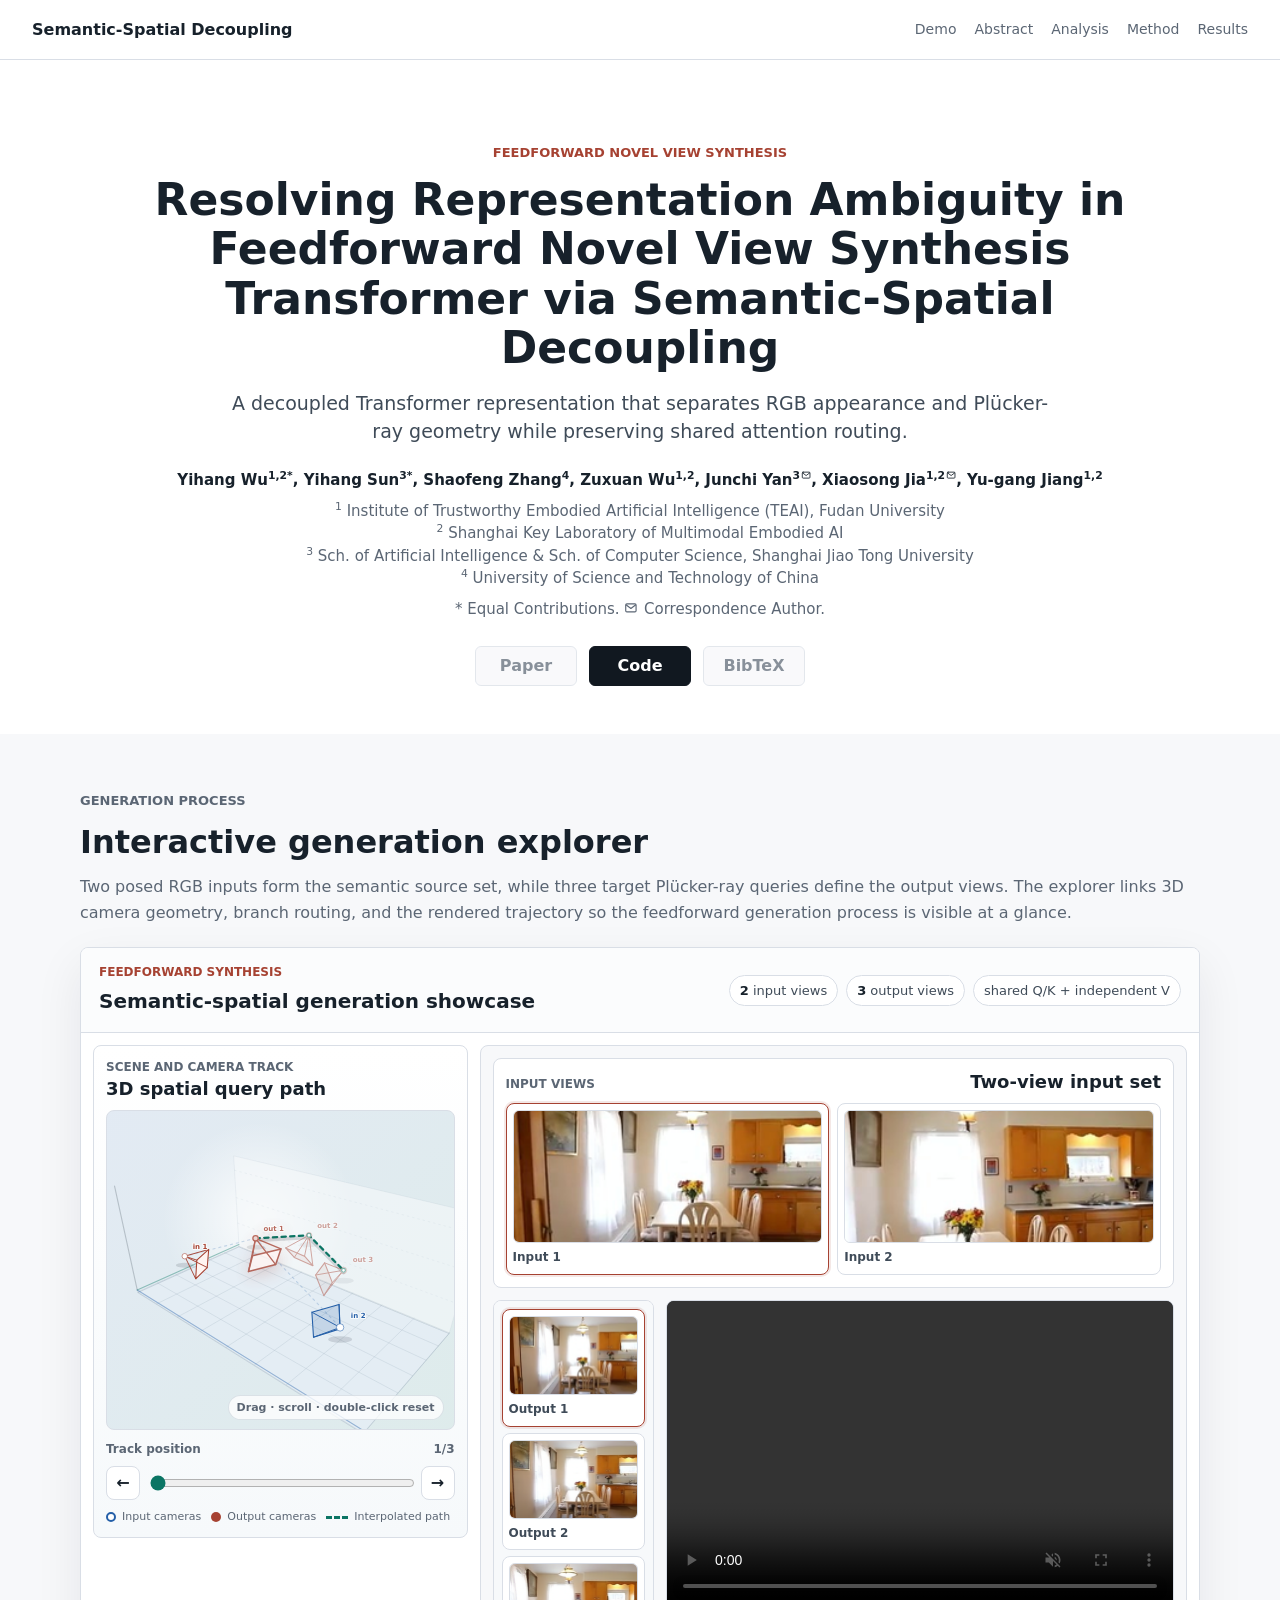
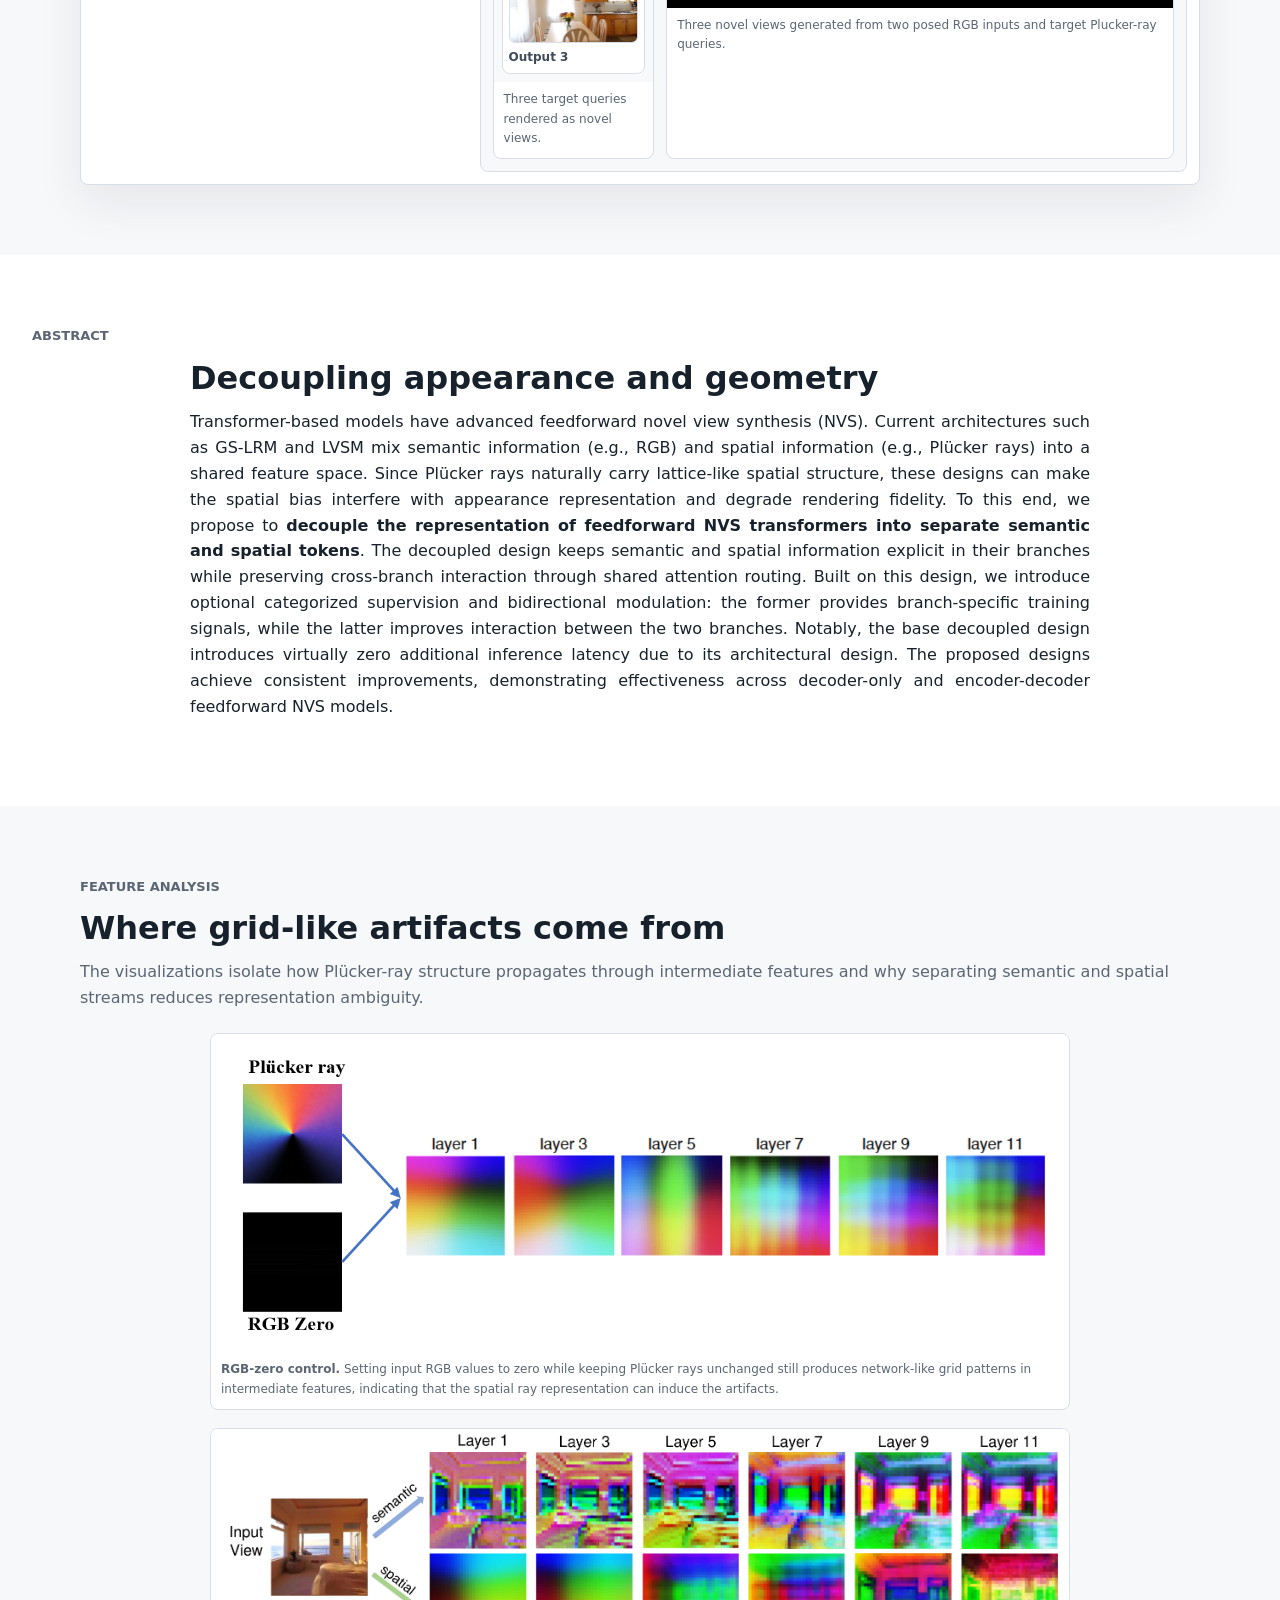
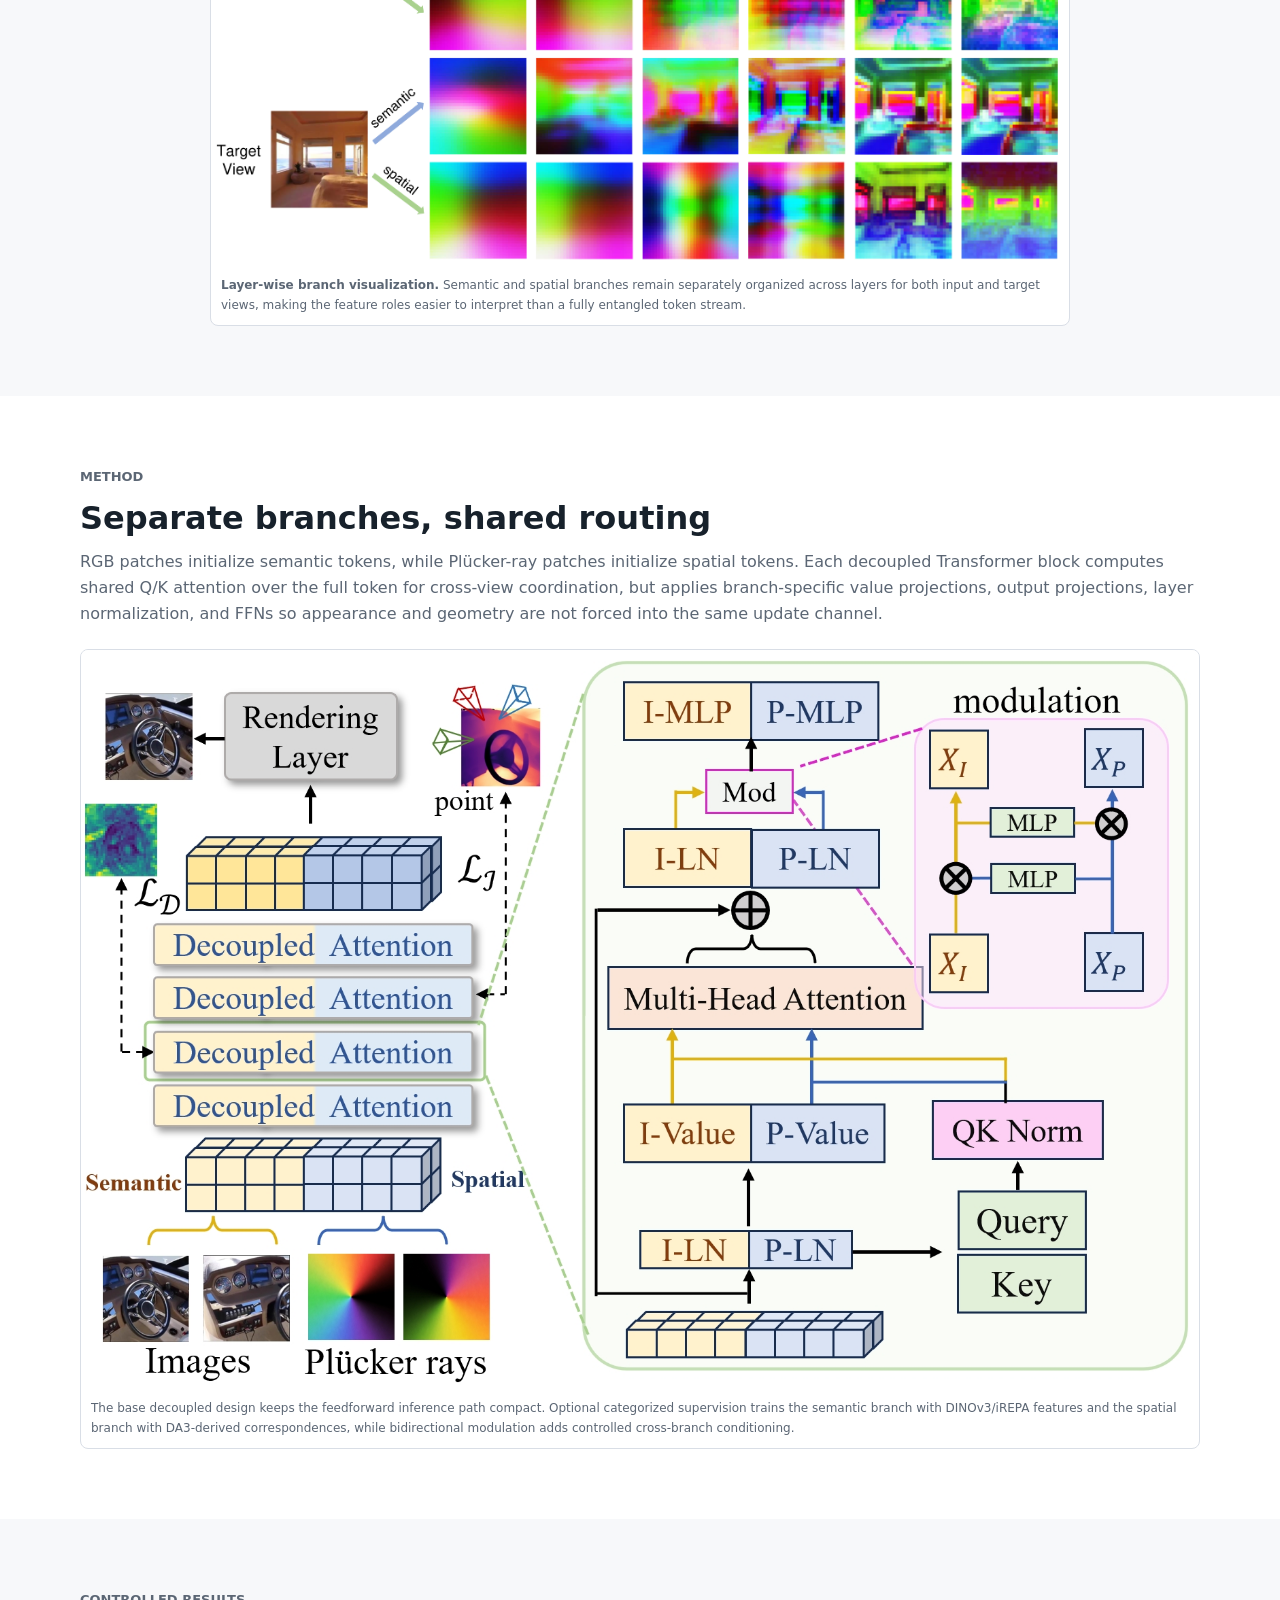
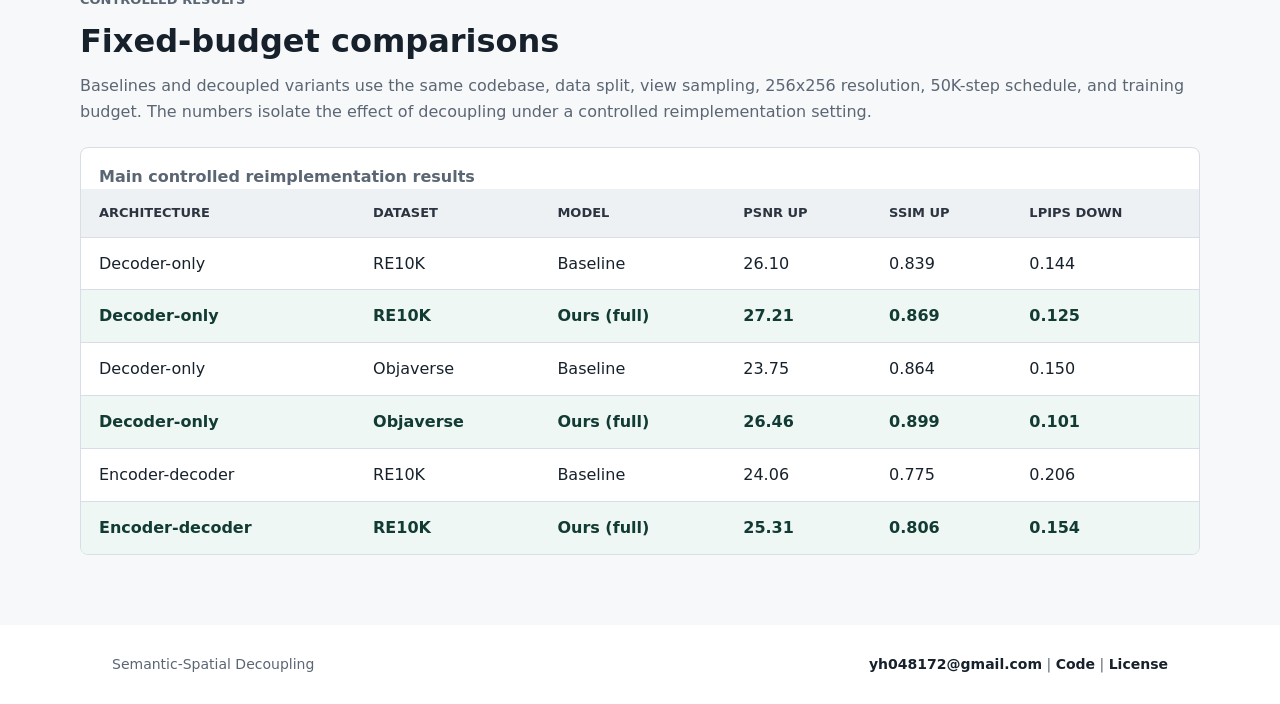
==== commit ef20a633: "fix: polish website and video rendering cleanup" ====
--- a/docs/index.html
+++ b/docs/index.html
@@ -263,6 +263,8 @@
         <a href="mailto:yh048172@gmail.com">yh048172@gmail.com</a>
         <span aria-hidden="true">|</span>
         <a href="https://github.com/hangzay/ssd_lvsm">Code</a>
+        <span aria-hidden="true">|</span>
+        <a href="https://github.com/hangzay/ssd_lvsm/blob/main/LICENSE.md">License</a>
       </p>
     </footer>
     <script src="demo.js"></script>
--- a/docs/style.css
+++ b/docs/style.css
@@ -224,6 +224,10 @@
   padding: 70px 32px;
 }
 
+section[id] {
+  scroll-margin-top: 78px;
+}
+
 .section.narrow > * {
   max-width: 900px;
 }
@@ -317,7 +321,7 @@
 .explorer-layout {
   display: grid;
   align-items: start;
-  grid-template-columns: minmax(300px, 0.76fr) minmax(0, 1.92fr);
+  grid-template-columns: minmax(320px, 0.9fr) minmax(0, 1.7fr);
   gap: 12px;
   padding: 12px;
 }
@@ -727,10 +731,10 @@
 .output-view-grid {
   display: grid;
   grid-template-columns: 1fr;
-  grid-template-rows: repeat(3, minmax(0, 1fr));
-  flex: 1;
-  gap: 8px;
-  padding: 10px;
+  grid-template-rows: repeat(3, auto);
+  flex: 0 0 auto;
+  gap: 6px;
+  padding: 8px;
   background: #f7f9fb;
 }
 
@@ -738,8 +742,8 @@
 .output-view-tile {
   display: grid;
   min-width: 0;
-  gap: 6px;
-  padding: 7px;
+  gap: 5px;
+  padding: 6px;
   border: 1px solid var(--line);
   border-radius: 8px;
   background: #ffffff;
@@ -764,7 +768,7 @@
   display: flex;
   align-items: center;
   justify-content: center;
-  aspect-ratio: 16 / 8.4;
+  aspect-ratio: 16 / 6.9;
   overflow: hidden;
   border: 1px solid var(--line);
   border-radius: 6px;
@@ -776,7 +780,7 @@
 
 .output-thumb-frame {
   min-height: 0;
-  aspect-ratio: auto;
+  aspect-ratio: 16 / 9.8;
 }
 
 .input-thumb-frame.has-media img,
@@ -795,7 +799,7 @@
 
 .view-stage {
   display: grid;
-  grid-template-columns: minmax(172px, 0.52fr) minmax(0, 1.48fr);
+  grid-template-columns: minmax(150px, 0.42fr) minmax(0, 1.32fr);
   gap: 12px;
   align-items: stretch;
 }
@@ -812,7 +816,7 @@
 .media-frame {
   position: relative;
   display: flex;
-  min-height: 210px;
+  min-height: 0;
   align-items: center;
   justify-content: center;
   overflow: hidden;
@@ -820,7 +824,7 @@
 }
 
 .video-frame {
-  min-height: 392px;
+  height: clamp(260px, 24vw, 320px);
   background: var(--ink);
 }
 
@@ -832,7 +836,7 @@
 }
 
 .video-frame video {
-  min-height: 392px;
+  min-height: 0;
   background: var(--ink);
 }
 
@@ -859,14 +863,15 @@
 }
 
 figcaption {
-  padding: 10px 12px 12px;
-  color: var(--muted);
-  font-size: 13px;
+  padding: 8px 10px 10px;
+  color: var(--muted);
+  font-size: 12px;
 }
 
 .analysis-stack {
   display: grid;
-  gap: 22px;
+  max-width: 940px;
+  gap: 18px;
 }
 
 .figure {
@@ -884,7 +889,12 @@
 }
 
 .analysis-figure:first-child img {
-  padding: 18px;
+  padding: 14px;
+}
+
+.analysis-figure img {
+  max-height: 520px;
+  object-fit: contain;
 }
 
 .table-wrap {
@@ -968,7 +978,7 @@
 
   .video-frame,
   .video-frame video {
-    min-height: 340px;
+    height: 300px;
   }
 
 }
@@ -996,6 +1006,10 @@
     padding: 54px 22px;
   }
 
+  section[id] {
+    scroll-margin-top: 124px;
+  }
+
   h1 {
     font-size: 34px;
   }
@@ -1059,7 +1073,7 @@
 
   .video-frame,
   .video-frame video {
-    min-height: 260px;
+    height: 230px;
   }
 
   .abstract-text {
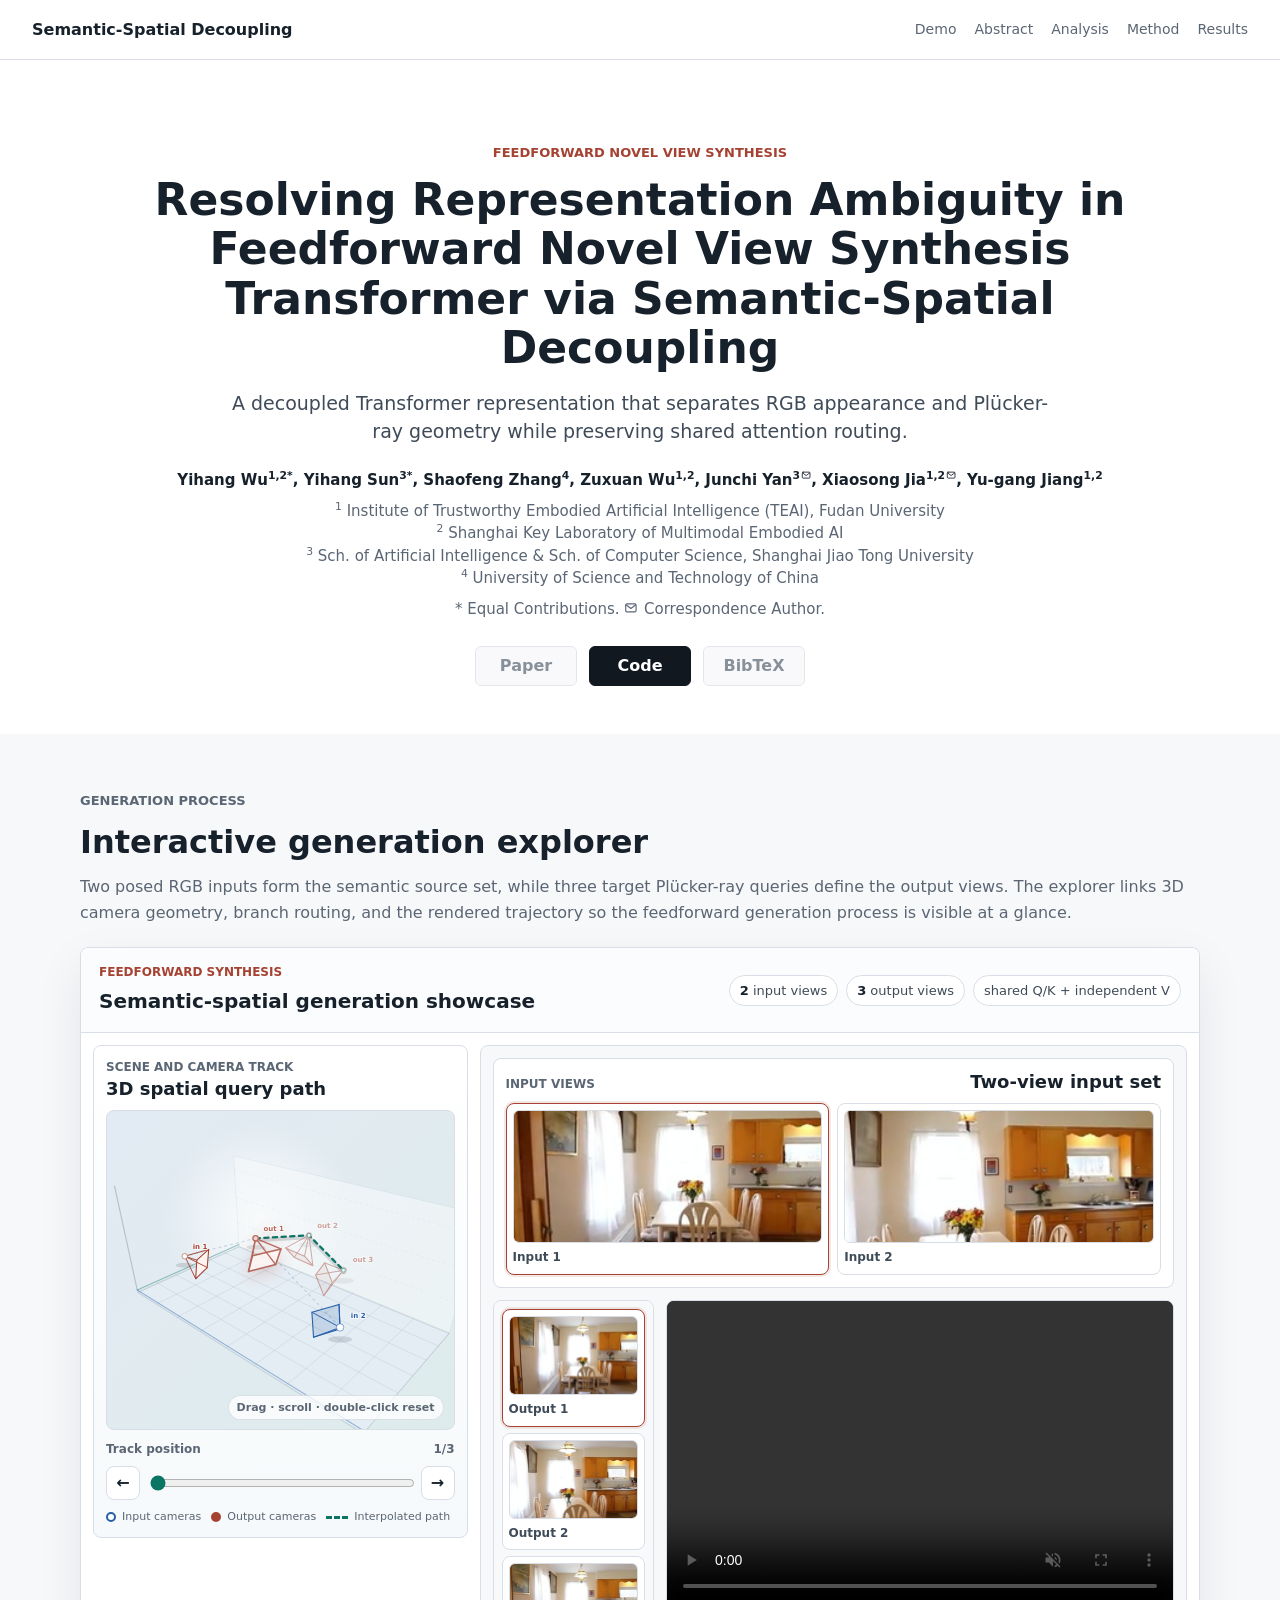
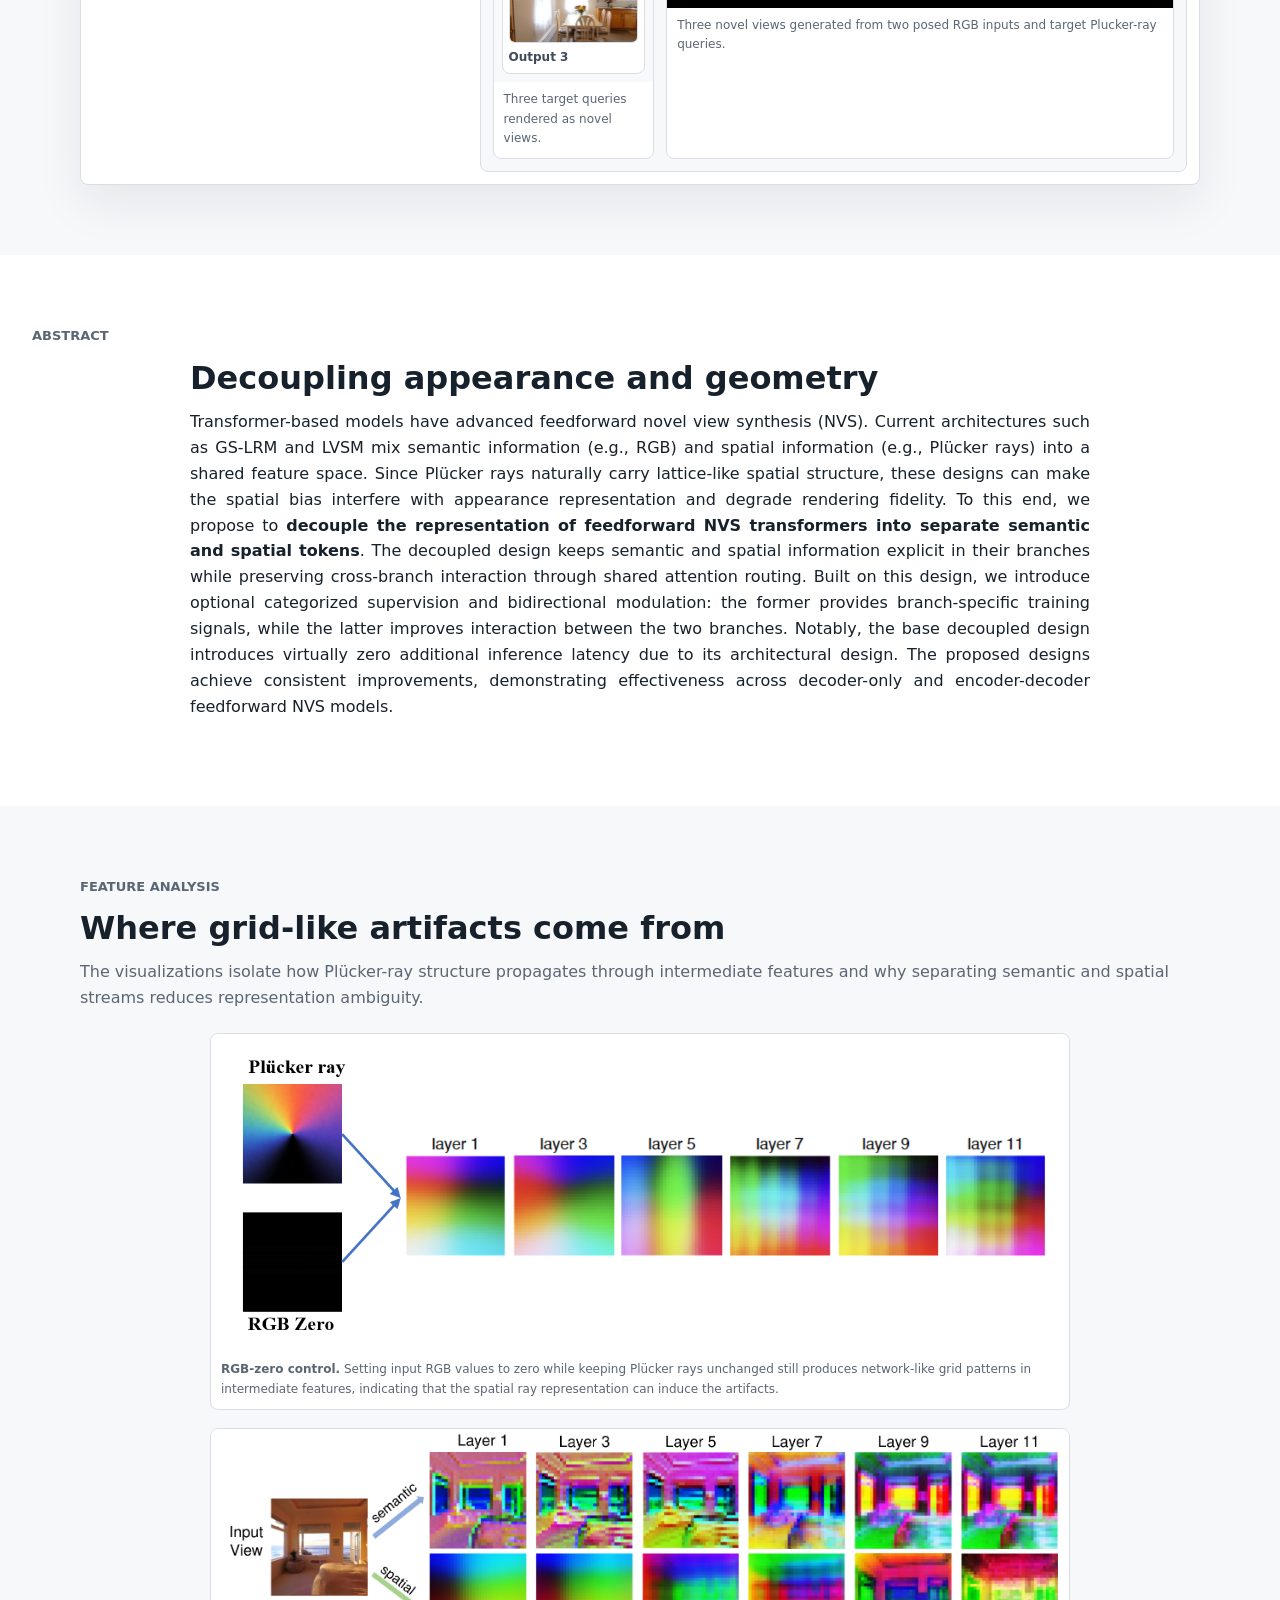
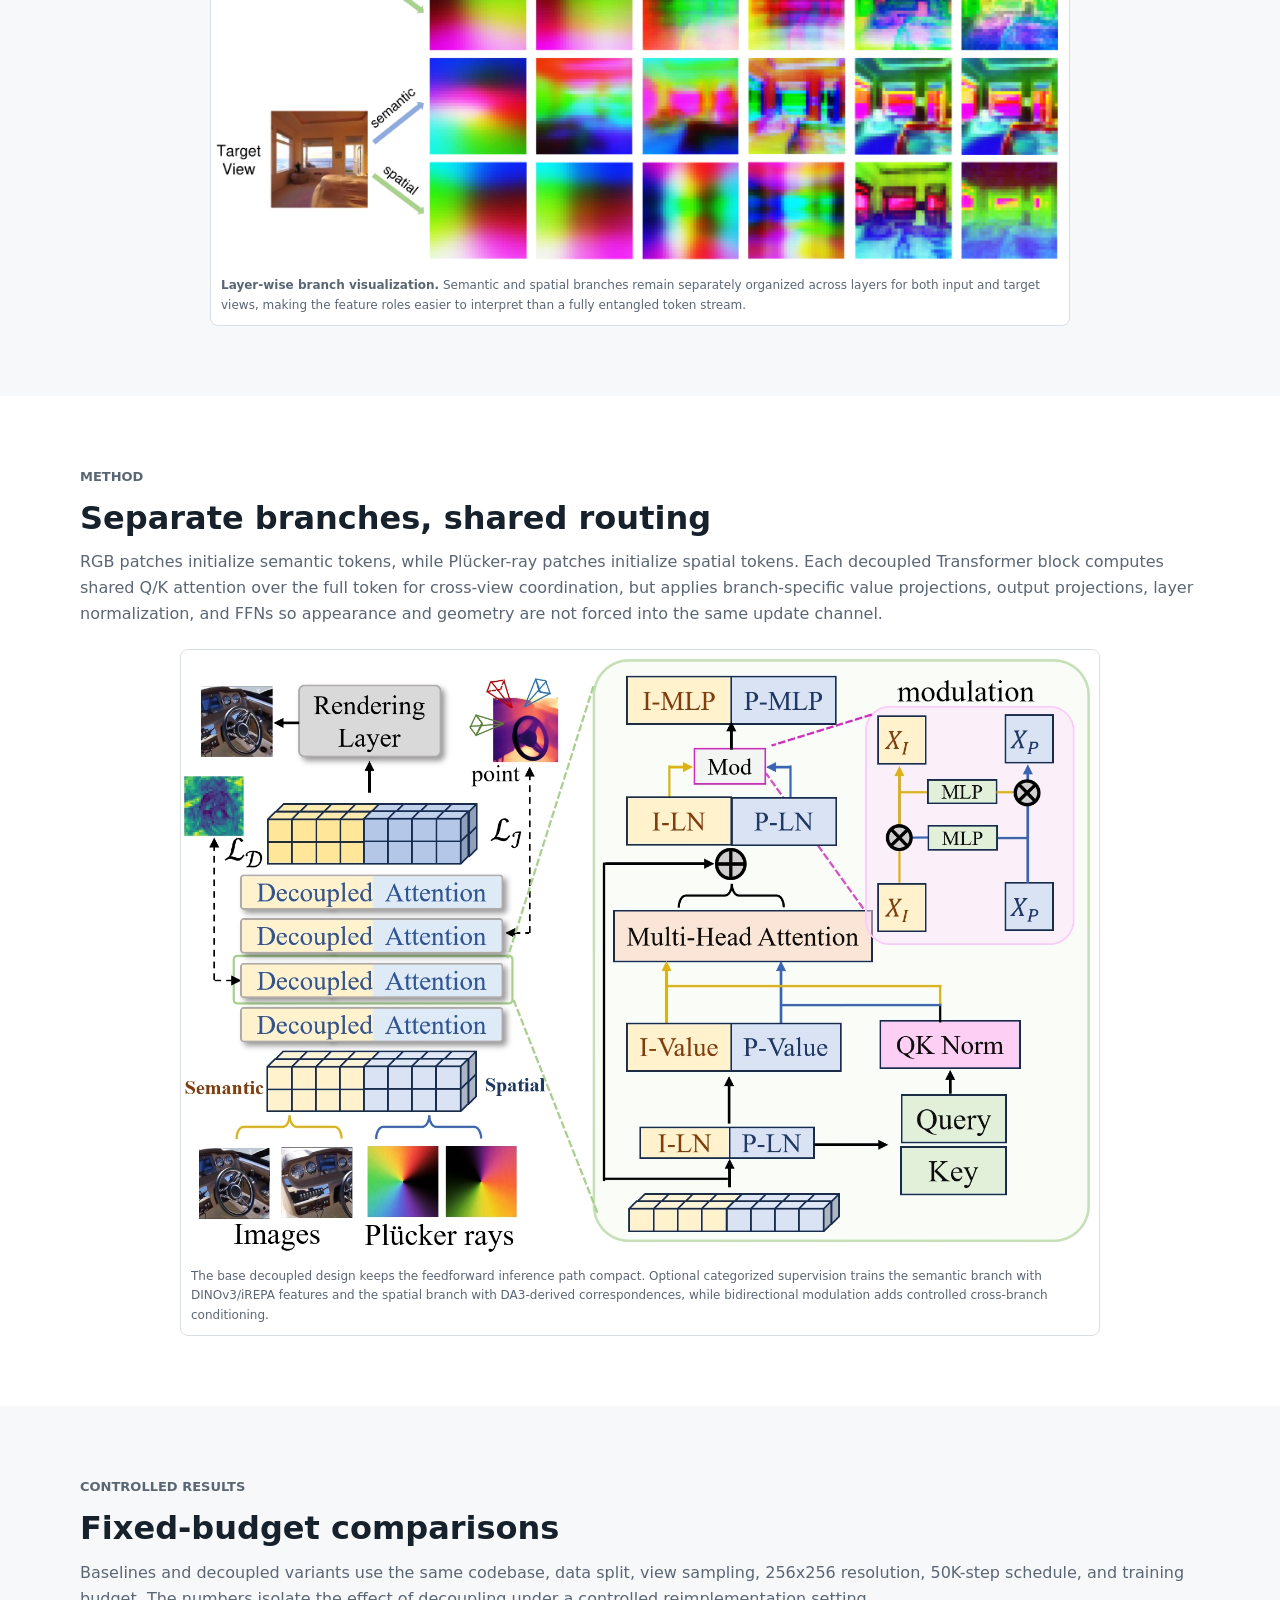
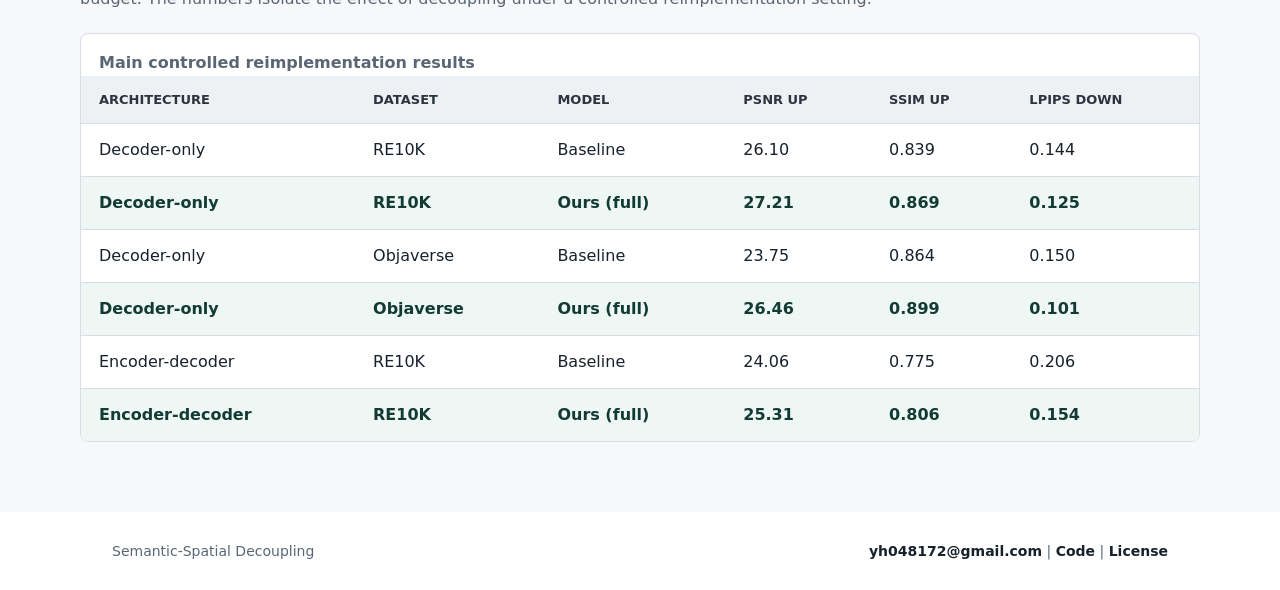
==== commit 6dafa3c1: "docs: resize method architecture figure" ====
--- a/docs/index.html
+++ b/docs/index.html
@@ -172,7 +172,7 @@
             RGB patches initialize semantic tokens, while Pl&uuml;cker-ray patches initialize spatial tokens. Each decoupled Transformer block computes shared Q/K attention over the full token for cross-view coordination, but applies branch-specific value projections, output projections, layer normalization, and FFNs so appearance and geometry are not forced into the same update channel.
           </p>
         </div>
-        <figure class="figure">
+        <figure class="figure method-figure">
           <img src="assets/model.png" alt="Semantic-Spatial Decoupling architecture diagram">
           <figcaption>
             The base decoupled design keeps the feedforward inference path compact. Optional categorized supervision trains the semantic branch with DINOv3/iREPA features and the spatial branch with DA3-derived correspondences, while bidirectional modulation adds controlled cross-branch conditioning.
--- a/docs/style.css
+++ b/docs/style.css
@@ -897,6 +897,10 @@
   object-fit: contain;
 }
 
+.method-figure {
+  max-width: 920px;
+}
+
 .table-wrap {
   overflow-x: auto;
   border: 1px solid var(--line);
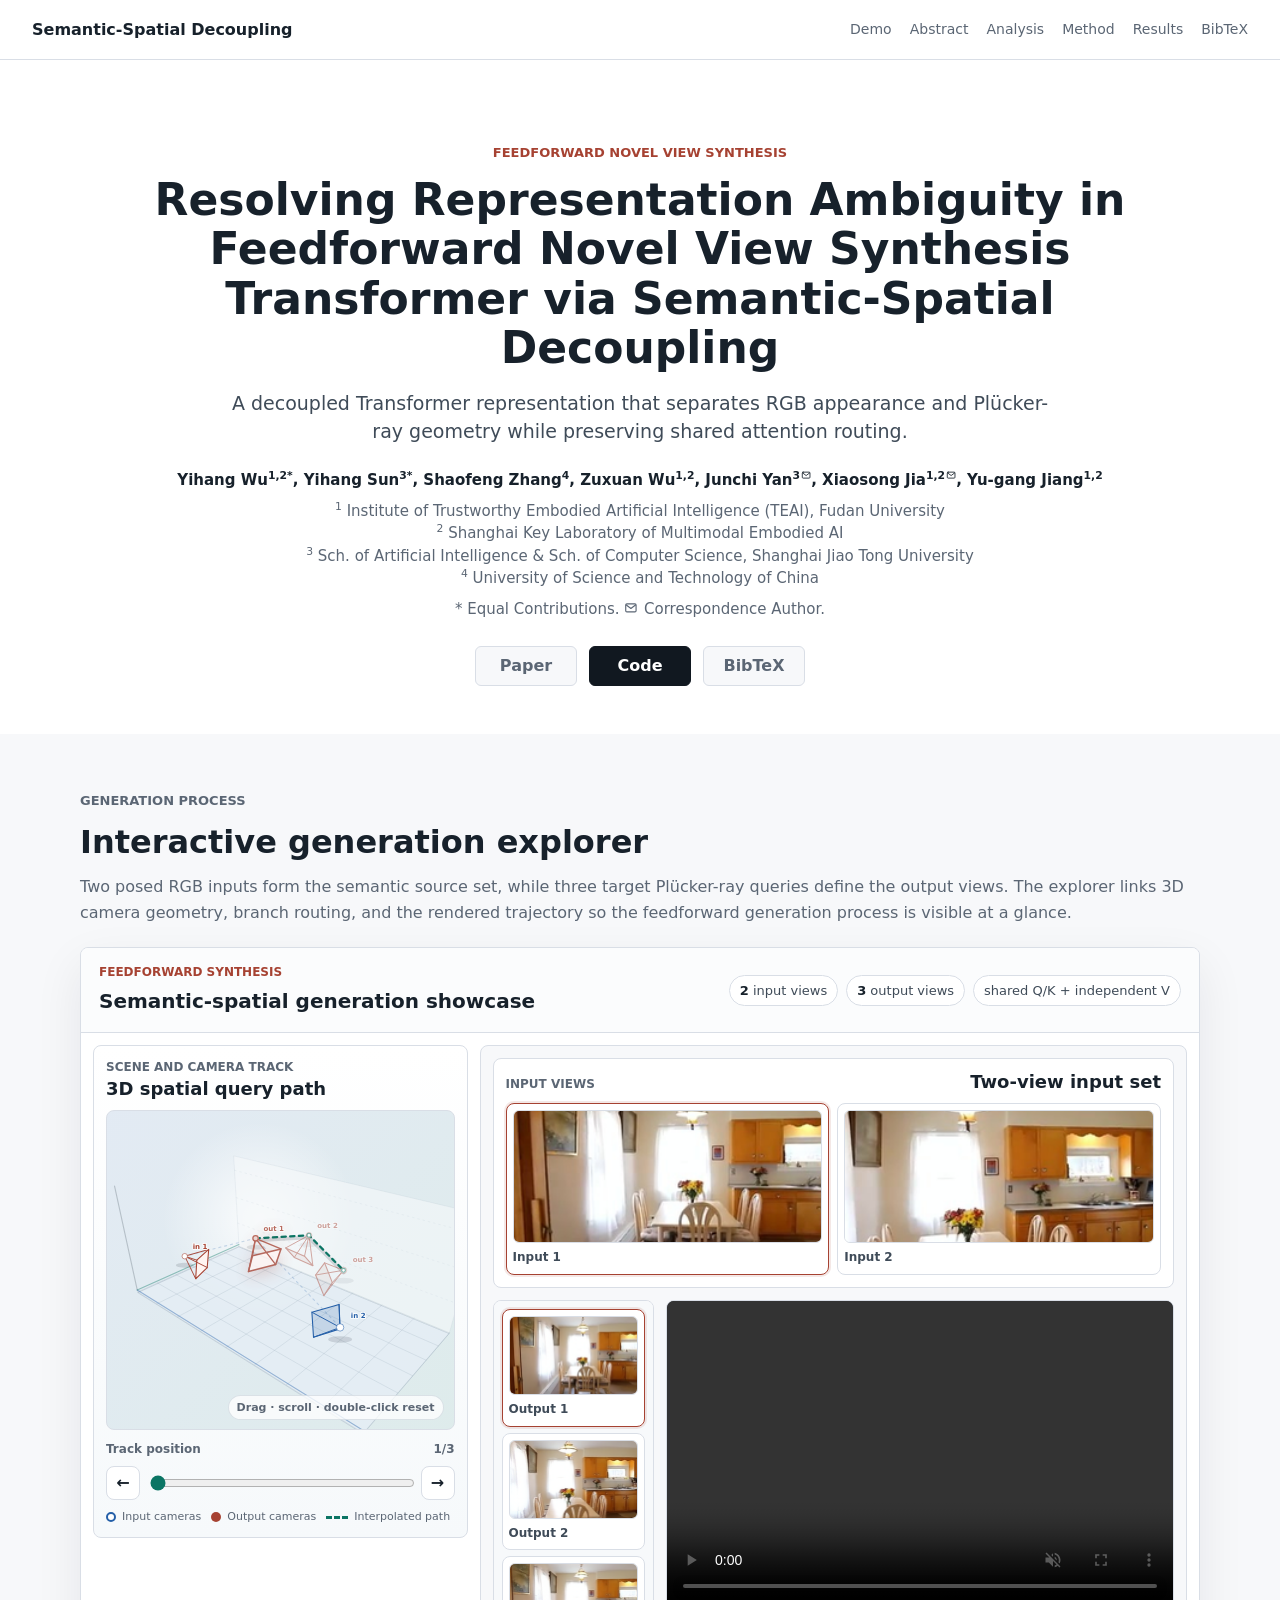
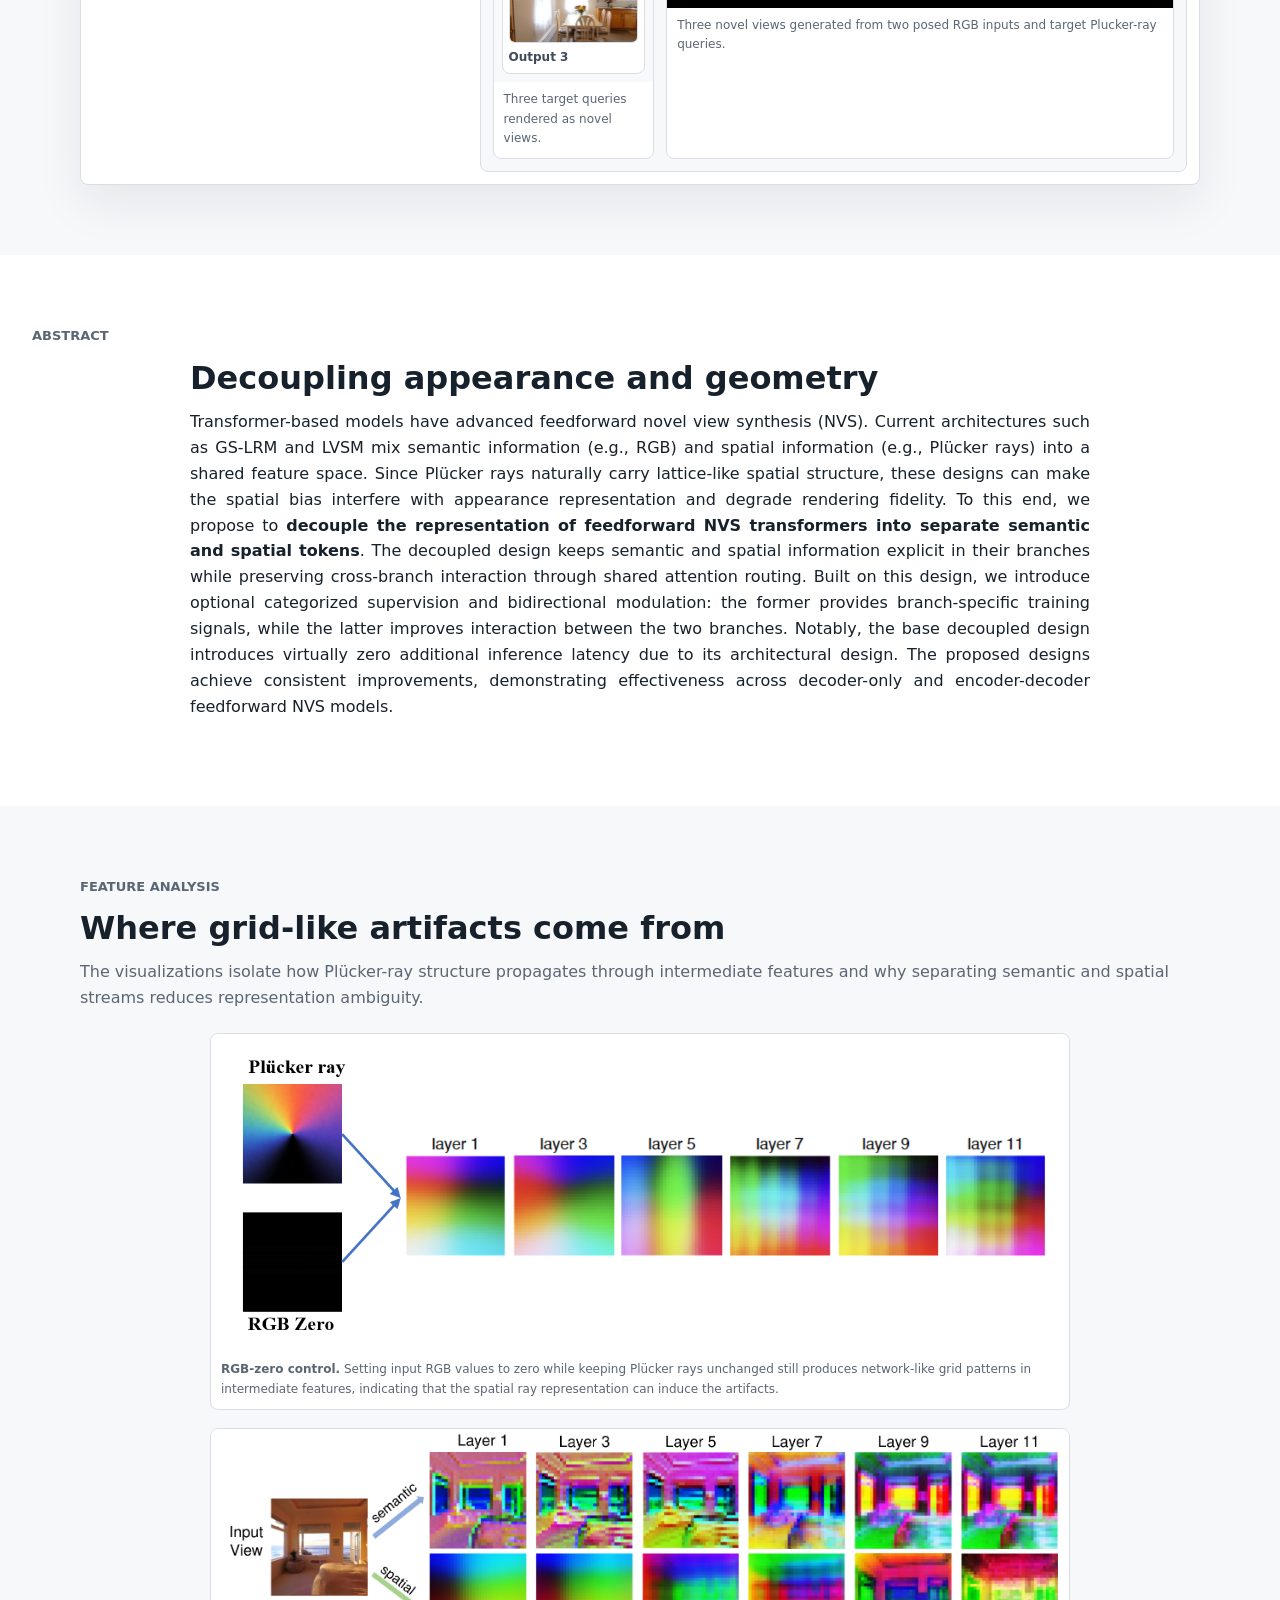
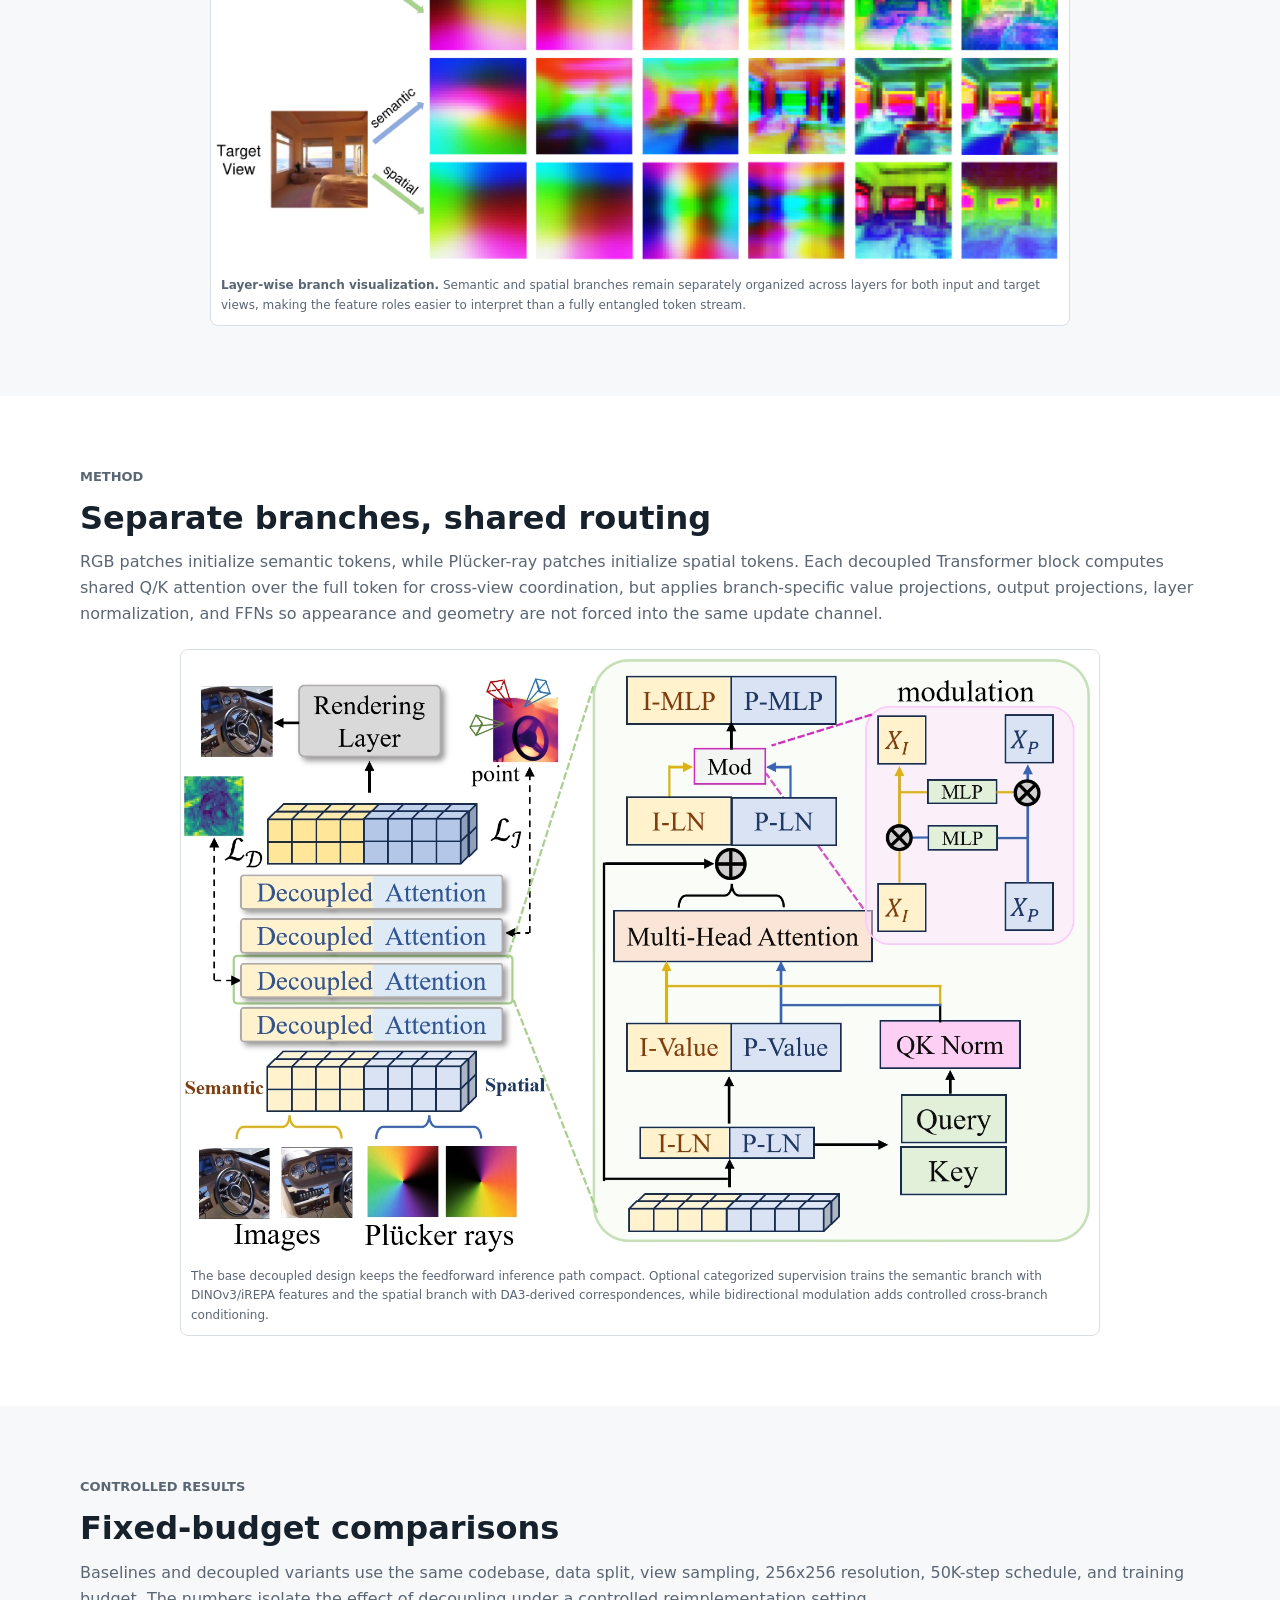
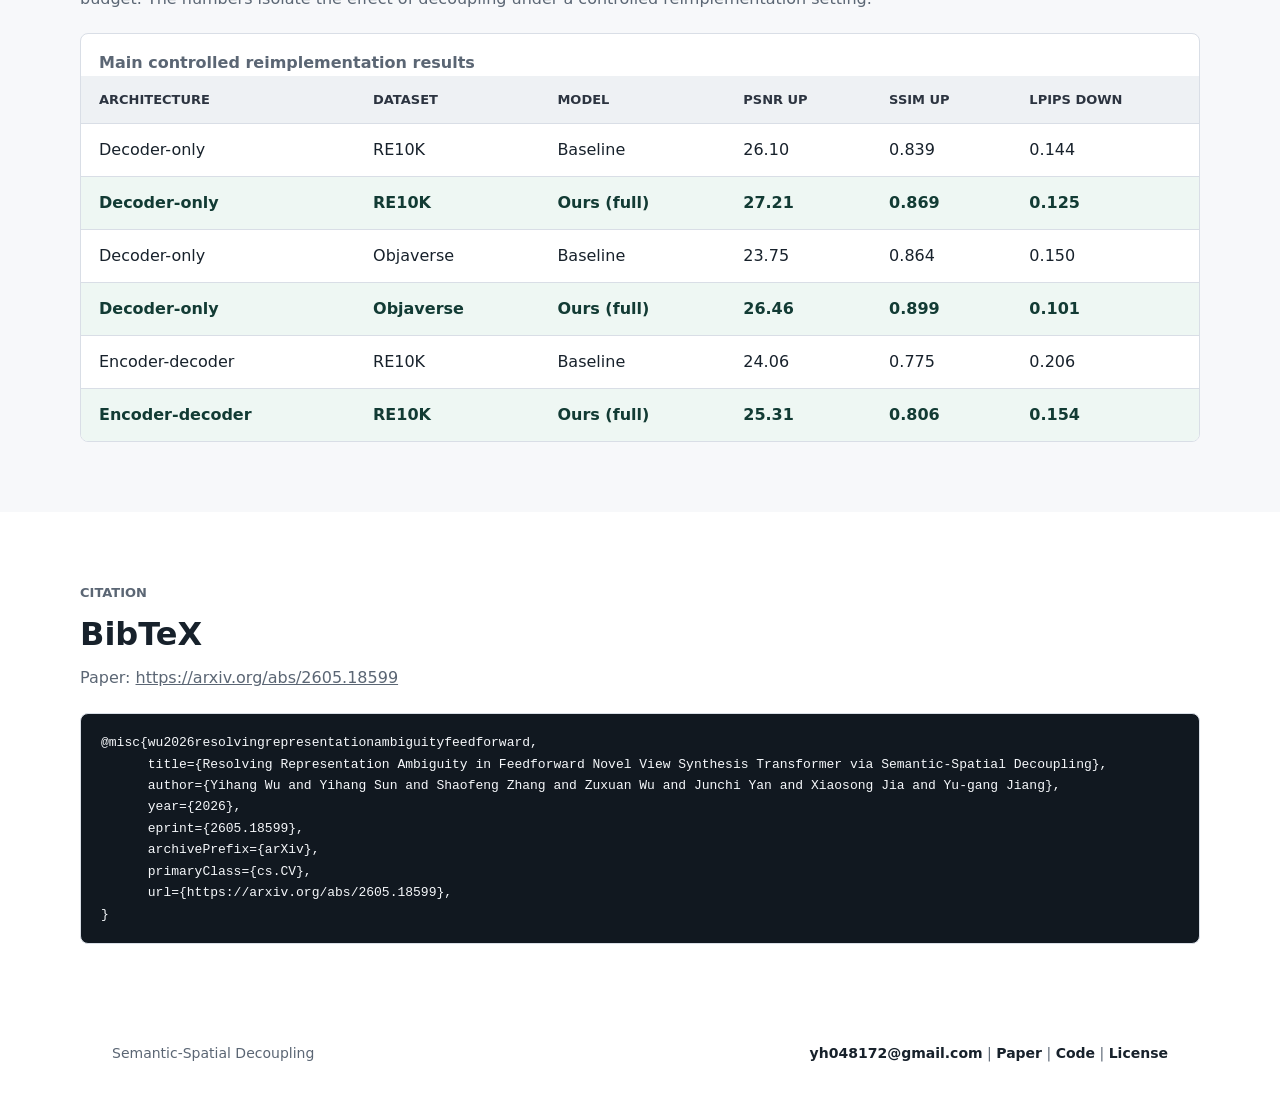
==== commit 8e4fc77b: "docs: add arxiv link and citation" ====
--- a/docs/index.html
+++ b/docs/index.html
@@ -20,6 +20,7 @@
         <a href="#analysis">Analysis</a>
         <a href="#method">Method</a>
         <a href="#results">Results</a>
+        <a href="#bibtex">BibTeX</a>
       </nav>
     </header>
 
@@ -46,9 +47,9 @@
             <p class="contribution-note">* Equal Contributions. <span class="corr-envelope note-envelope" aria-label="Correspondence Author"><svg viewBox="0 0 24 24" aria-hidden="true"><rect x="3" y="5" width="18" height="14" rx="2"></rect><path d="M4 7l8 6 8-6"></path></svg></span> Correspondence Author.</p>
           </div>
           <div class="hero-actions" aria-label="Project links">
-            <button class="action secondary" type="button" disabled>Paper</button>
+            <a class="action secondary" href="https://arxiv.org/abs/2605.18599">Paper</a>
             <a class="action primary" href="https://github.com/hangzay/ssd_lvsm">Code</a>
-            <button class="action secondary" type="button" disabled>BibTeX</button>
+            <a class="action secondary" href="#bibtex">BibTeX</a>
           </div>
         </div>
       </section>
@@ -255,12 +256,35 @@
           </table>
         </div>
       </section>
+
+      <section id="bibtex" class="section citation-section">
+        <div class="section-heading">
+          <p class="section-kicker">Citation</p>
+          <h2>BibTeX</h2>
+          <p>
+            Paper: <a href="https://arxiv.org/abs/2605.18599">https://arxiv.org/abs/2605.18599</a>
+          </p>
+        </div>
+        <div class="bibtex-card" aria-label="BibTeX citation">
+          <pre><code>@misc{wu2026resolvingrepresentationambiguityfeedforward,
+      title={Resolving Representation Ambiguity in Feedforward Novel View Synthesis Transformer via Semantic-Spatial Decoupling},
+      author={Yihang Wu and Yihang Sun and Shaofeng Zhang and Zuxuan Wu and Junchi Yan and Xiaosong Jia and Yu-gang Jiang},
+      year={2026},
+      eprint={2605.18599},
+      archivePrefix={arXiv},
+      primaryClass={cs.CV},
+      url={https://arxiv.org/abs/2605.18599},
+}</code></pre>
+        </div>
+      </section>
     </main>
 
     <footer class="site-footer">
       <p>Semantic-Spatial Decoupling</p>
       <p>
         <a href="mailto:yh048172@gmail.com">yh048172@gmail.com</a>
+        <span aria-hidden="true">|</span>
+        <a href="https://arxiv.org/abs/2605.18599">Paper</a>
         <span aria-hidden="true">|</span>
         <a href="https://github.com/hangzay/ssd_lvsm">Code</a>
         <span aria-hidden="true">|</span>
--- a/docs/style.css
+++ b/docs/style.css
@@ -213,10 +213,11 @@
 .action.secondary {
   background: var(--surface);
   color: var(--muted);
+  cursor: pointer;
+}
+
+.action:disabled {
   cursor: default;
-}
-
-.action:disabled {
   opacity: 0.72;
 }
 
@@ -908,6 +909,25 @@
   background: #ffffff;
 }
 
+.citation-section {
+  background: #ffffff;
+}
+
+.bibtex-card {
+  overflow-x: auto;
+  border: 1px solid var(--line);
+  border-radius: 8px;
+  background: #111820;
+}
+
+.bibtex-card pre {
+  margin: 0;
+  padding: 18px 20px;
+  color: #f6f8fb;
+  font: 13px/1.65 "SFMono-Regular", Consolas, "Liberation Mono", monospace;
+  white-space: pre;
+}
+
 table {
   width: 100%;
   min-width: 720px;
